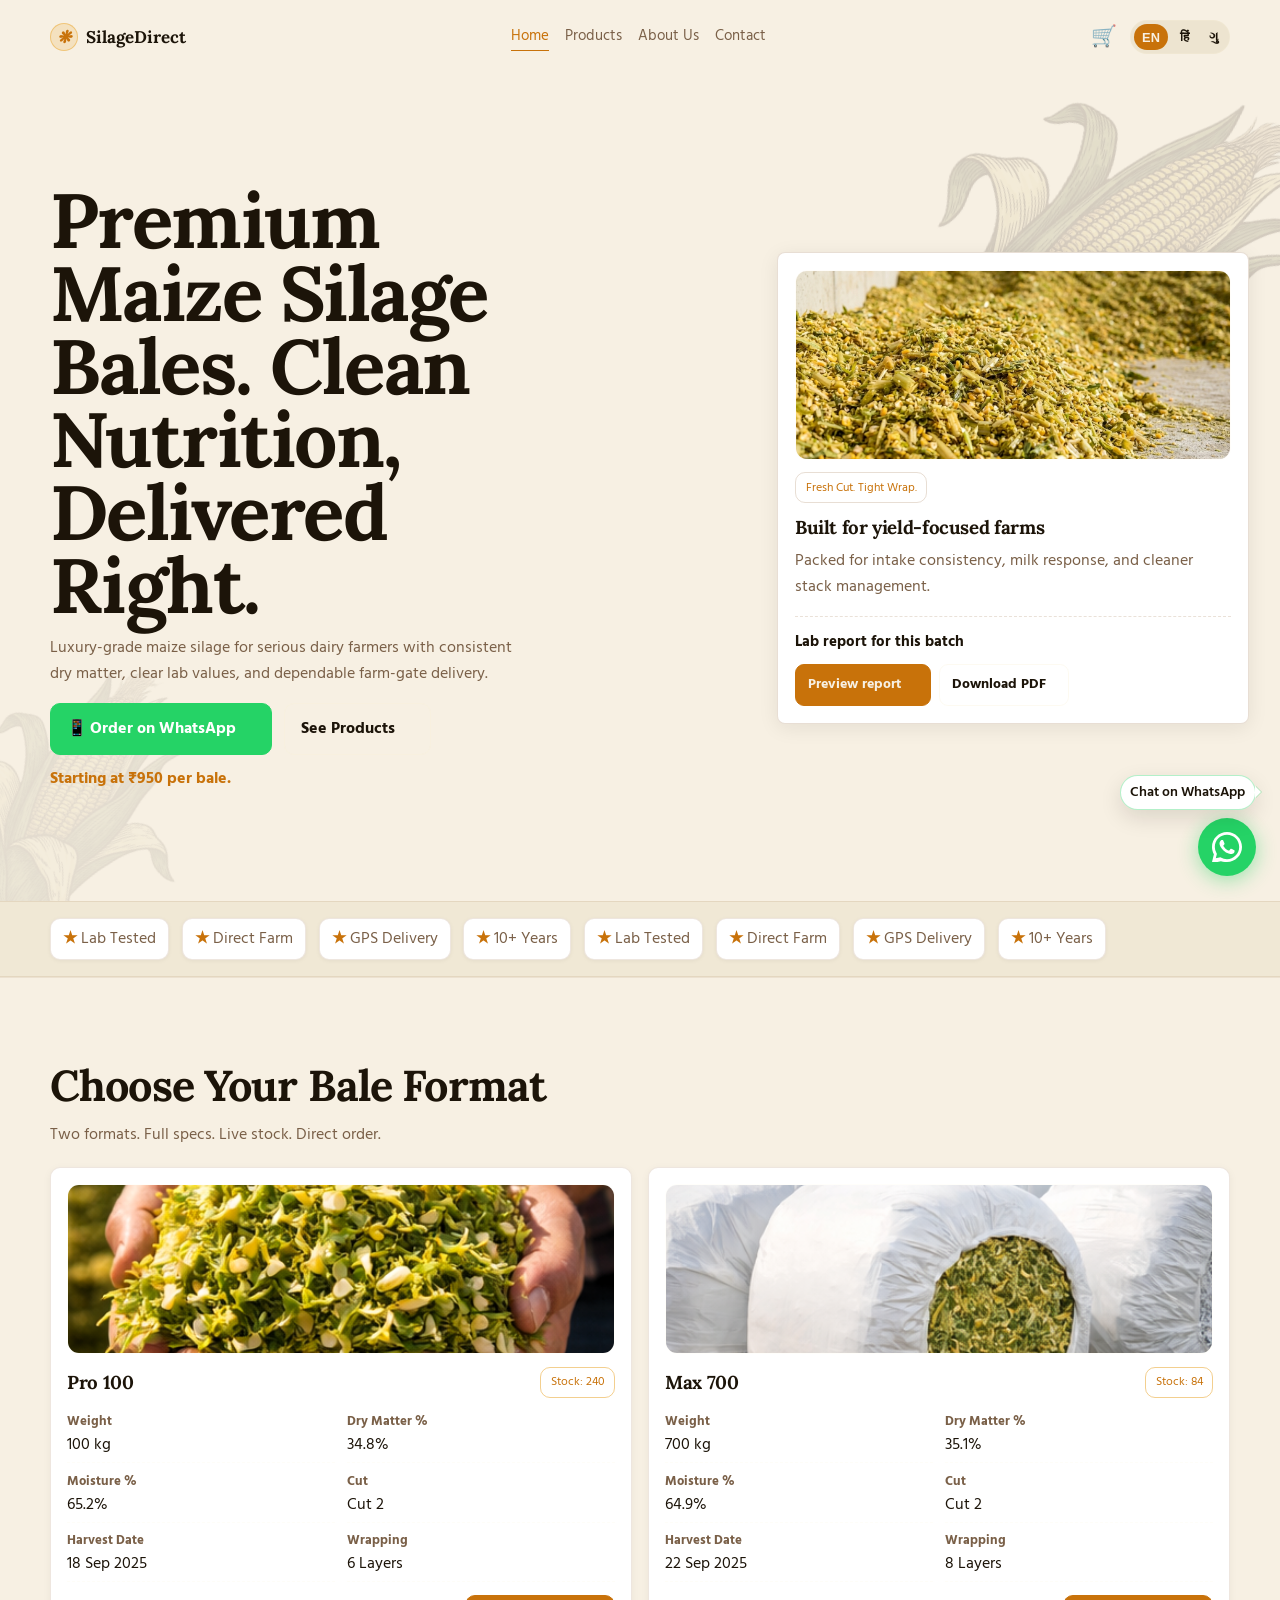
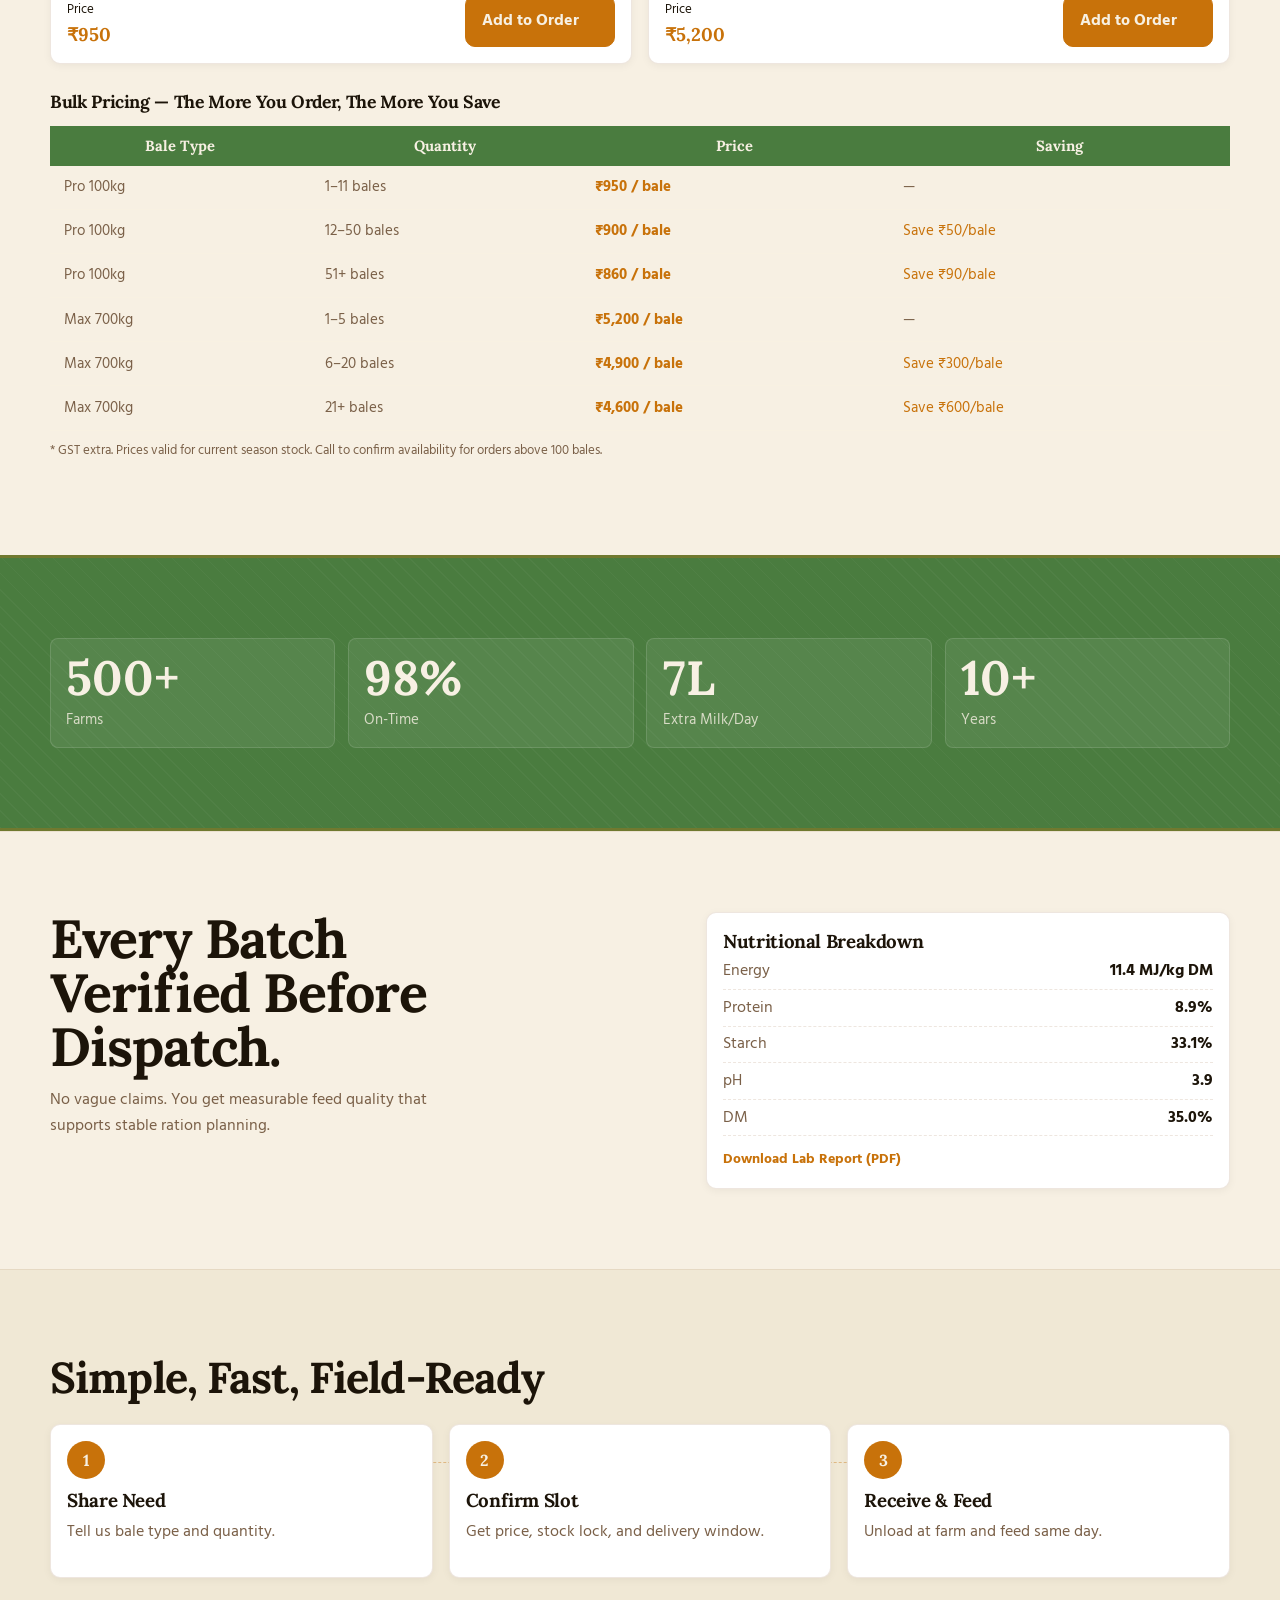
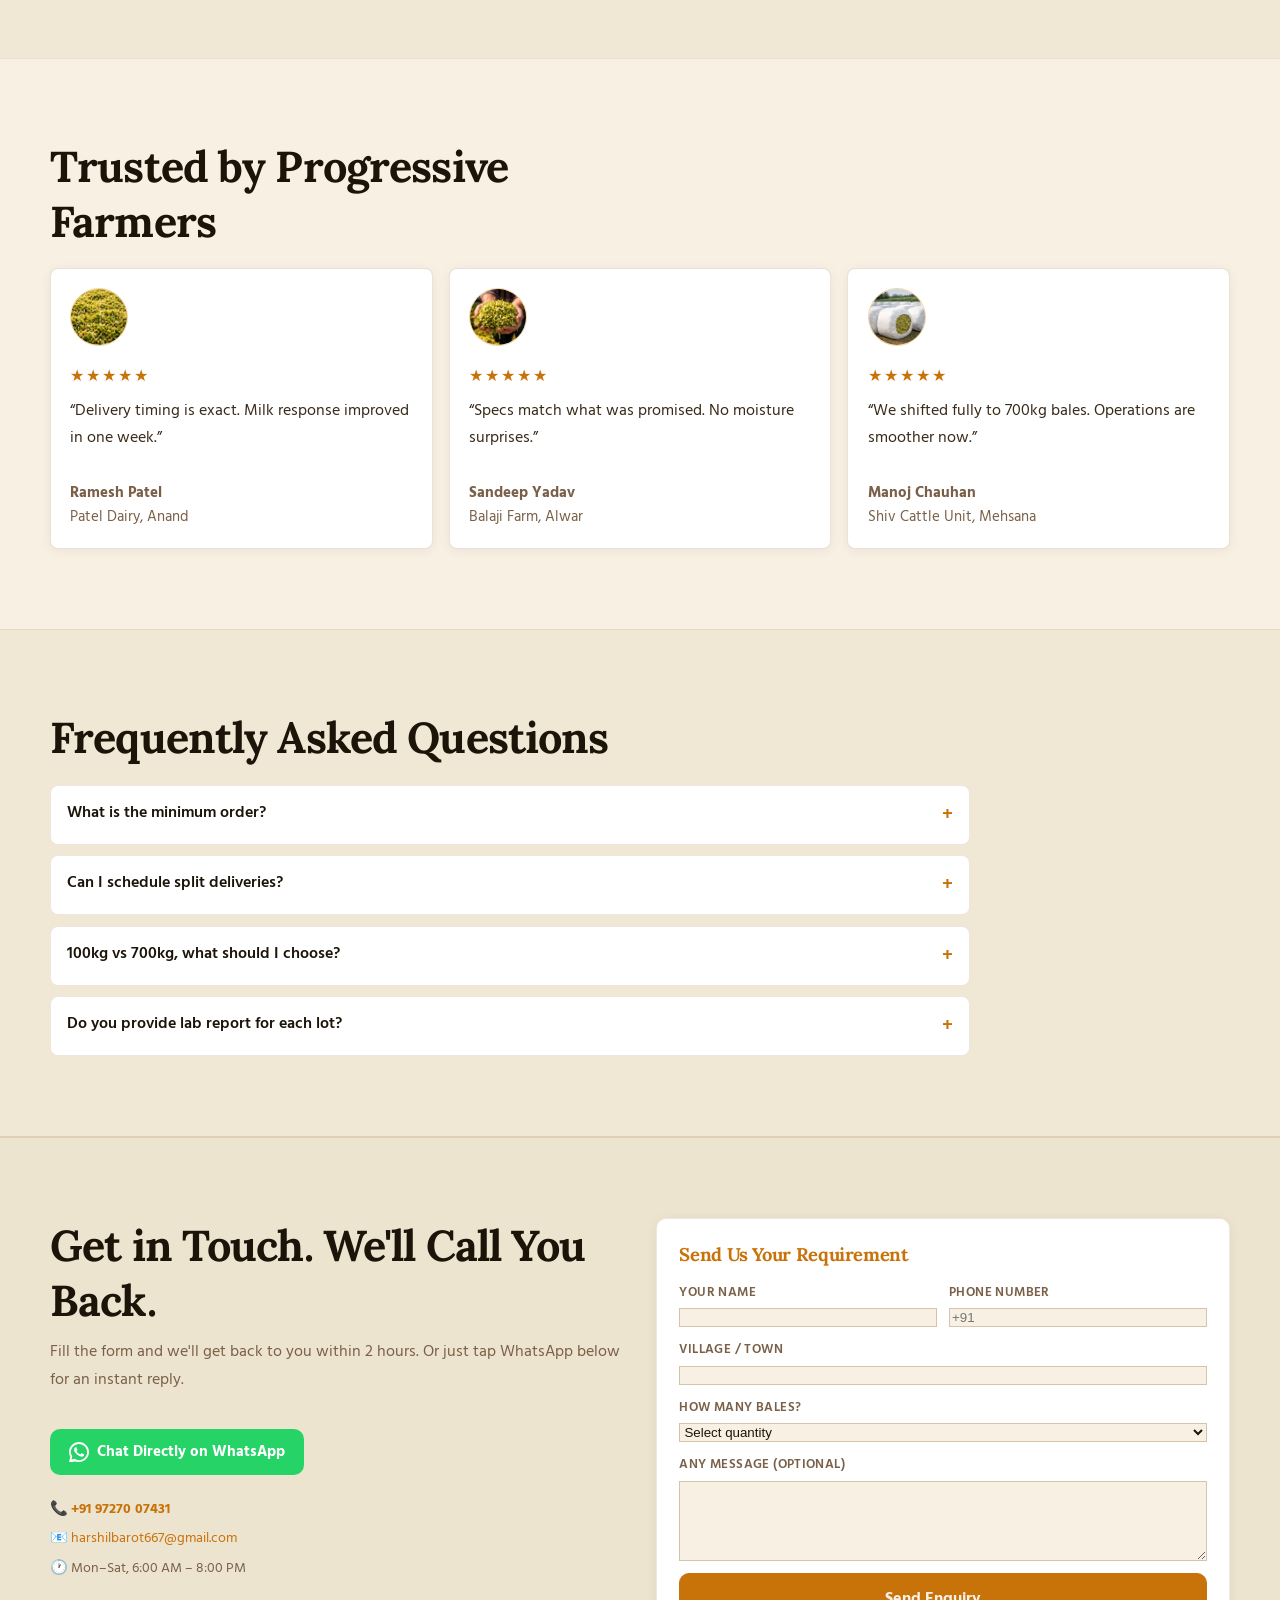
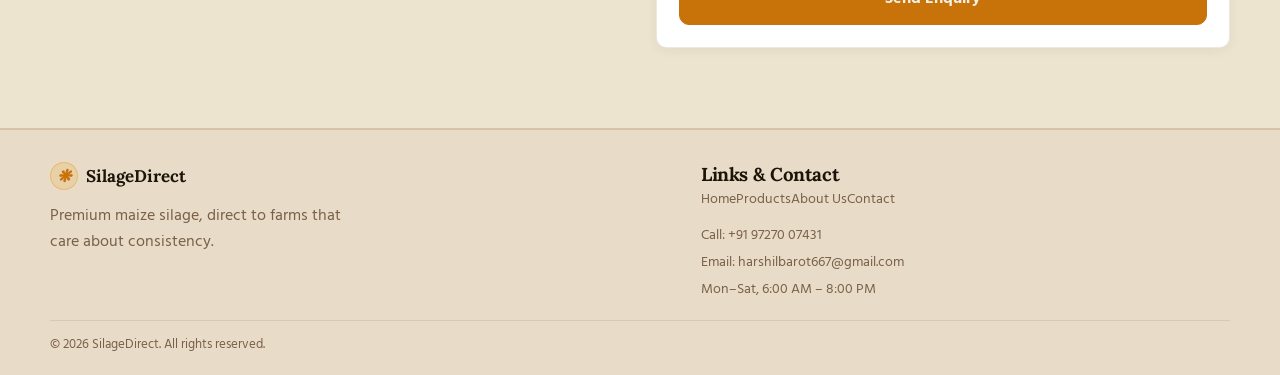
==== index.html @ 014332e2 "Initial commit - SilageDirect Phase 1" ====
﻿<!doctype html>
<html lang="en">

<head>
  <meta charset="UTF-8">
<link rel="preconnect" href="https://fonts.googleapis.com">
<link rel="preconnect" href="https://fonts.gstatic.com" crossorigin>
<link href="https://fonts.googleapis.com/css2?family=Lora:wght@500;600;700&family=Hind:wght@400;500;600&family=Hind+Vadodara:wght@400;500;600&display=swap" rel="stylesheet">
  <meta name="viewport" content="width=device-width,initial-scale=1">

  <!-- ── FAVICON + SEO ── -->
  <title>SilageDirect | Premium Maize Silage Bales – Direct to Your Farm</title>
  <meta name="description"
    content="Buy premium maize silage bales direct from farm. Lab tested, GPS delivered. Starting ₹950/bale. Call +91 97270 07431.">
  <meta name="keywords"
    content="maize silage bale, મકાઈ સાઈલેજ, मक्का साइलेज, silage bale Gujarat, silage bale Rajasthan, farm feed delivery">
  <link rel="icon" type="image/svg+xml"
    href="data:image/svg+xml,<svg xmlns='http://www.w3.org/2000/svg' viewBox='0 0 32 32'><rect width='32' height='32' rx='8' fill='%236B3A1F'/><text y='24' x='4' font-size='22'>🌾</text></svg>">

  <!-- ── OPEN GRAPH (WhatsApp / Facebook share preview) ── -->
  <meta property="og:title" content="SilageDirect | Premium Maize Silage Bales">
  <meta property="og:description"
    content="Lab tested. Direct from farm. Starting ₹950/bale. GPS-tracked delivery across Gujarat & Rajasthan.">
  <meta property="og:image" content="https://silagedirect.in/images/og-preview.jpg">
  <meta property="og:url" content="https://silagedirect.in">
  <meta property="og:type" content="website">
  <meta name="twitter:card" content="summary_large_image">
<link rel="stylesheet" href="css/index.css">

</head>

<body id="top" class="lang-en">

  <!-- ── FLOATING WHATSAPP BUTTON ── -->
  <div class="wa-float">
    <span class="wa-tooltip" id="wa-tip">Chat on WhatsApp</span>
    <a id="wa-float-link" href="https://wa.me/919727007431?text=Hi%2C%20I%20want%20to%20order%20maize%20silage%20bales"
      target="_blank" rel="noopener noreferrer">
      <button class="wa-float-btn" aria-label="WhatsApp">
        <svg viewBox="0 0 24 24" xmlns="http://www.w3.org/2000/svg">
          <path
            d="M17.472 14.382c-.297-.149-1.758-.867-2.03-.967-.273-.099-.471-.148-.67.15-.197.297-.767.966-.94 1.164-.173.199-.347.223-.644.075-.297-.15-1.255-.463-2.39-1.475-.883-.788-1.48-1.761-1.653-2.059-.173-.297-.018-.458.13-.606.134-.133.298-.347.446-.52.149-.174.198-.298.298-.497.099-.198.05-.371-.025-.52-.075-.149-.669-1.612-.916-2.207-.242-.579-.487-.5-.669-.51-.173-.008-.371-.01-.57-.01-.198 0-.52.074-.792.372-.272.297-1.04 1.016-1.04 2.479 0 1.462 1.065 2.875 1.213 3.074.149.198 2.096 3.2 5.077 4.487.709.306 1.262.489 1.694.625.712.227 1.36.195 1.871.118.571-.085 1.758-.719 2.006-1.413.248-.694.248-1.289.173-1.413-.074-.124-.272-.198-.57-.347z" />
          <path
            d="M12 0C5.373 0 0 5.373 0 12c0 2.126.553 4.122 1.523 5.855L.057 23.886a.75.75 0 00.917.928l6.167-1.483A11.946 11.946 0 0012 24c6.627 0 12-5.373 12-12S18.627 0 12 0zm0 21.75a9.716 9.716 0 01-4.95-1.355l-.355-.212-3.668.882.924-3.574-.231-.368A9.718 9.718 0 012.25 12C2.25 6.615 6.615 2.25 12 2.25S21.75 6.615 21.75 12 17.385 21.75 12 21.75z" />
        </svg>
      </button>
    </a>
  </div>

  <header class="header" id="hdr">
    <div class="container nav">
      <a href="index.html" class="logo"><i>❋</i><span>SilageDirect</span></a>
      <nav class="links">
        <a href="index.html" class="active" data-i18n="nav.home"></a>
        <a href="product.html" data-i18n="nav.products"></a>
        <a href="about.html" data-i18n="nav.about"></a>
        <a href="contact.html" data-i18n="nav.contact"></a>
      </nav>
      <a href="checkout.html" class="cart-icon" id="cart-icon">
        🛒 <span class="cart-badge" id="cart-count">0</span>
      </a>
      <div class="lang" id="lang"><button class="active">EN</button><button>हिं</button><button>ગુ</button></div>
      <button class="nav-toggle" id="nav-toggle" type="button" aria-label="Toggle menu" aria-expanded="false"
        aria-controls="mobile-nav">☰</button>
    </div>
    <nav class="mobile-nav" id="mobile-nav">
      <a href="index.html" class="active" data-i18n="nav.home"></a>
      <a href="product.html" data-i18n="nav.products"></a>
      <a href="about.html" data-i18n="nav.about"></a>
      <a href="contact.html" data-i18n="nav.contact"></a>
    </nav>
  </header>

  <main id="app">
    <section class="hero" id="hero-vanta">
      <!-- Decorative corn illustrations — aria-hidden so screen readers ignore -->
      <div class="corn-tr" aria-hidden="true">
        <img src="images/CCorn cutout.png" alt="" class="corn-img">
      </div>
      <div class="corn-bl" aria-hidden="true">
        <img src="images/CCorn cutout.png" alt="" class="corn-img">
      </div>
      <div class="container hero-grid">
        <div>
          <h1 class="load" data-i18n="hero.title"></h1>
          <p class="load" data-i18n="hero.sub"></p>
          <div class="actions load">
            <a id="hero-wa"
              href="https://wa.me/919727007431?text=Hi%2C%20I%20want%20to%20order%20maize%20silage%20bales"
              target="_blank" rel="noopener noreferrer" class="btn wa"><span>📱</span><span data-i18n="hero.cta1"></span><span
                class="ar">→</span></a>
            <a href="product.html" class="btn ghost"><span data-i18n="hero.cta2"></span><span class="ar">→</span></a>
          </div>
          <div class="price load" data-i18n="hero.price"></div>
        </div>
        <aside class="hero-side reveal"><img class="hero-photo" src="images/Gemini_Generated_Image_jwi8fnjwi8fnjwi8.png"
            alt="Maize silage bales in field"><span class="badge" data-i18n="hero.badge"></span>
          <h3 data-i18n="hero.sideT"></h3>
          <p style="margin-top:.6rem;color:var(--muted)" data-i18n="hero.sideP"></p>
          <div class="hero-lab">
            <div class="hero-lab-title" data-i18n="hero.labT"></div>
            <div class="hero-lab-actions">
              <button class="btn primary sm" id="lab-preview-btn" type="button"><span
                  data-i18n="hero.labPreview"></span><span class="ar">→</span></button>
              <a class="btn ghost sm" href="documents/SilageDirect_Lab_Report.pdf" download><span
                  data-i18n="hero.labDownload"></span><span class="ar">↓</span></a>
            </div>
          </div>
        </aside>
      </div>
    </section>

    <section class="trust reveal">
      <div class="container">
        <div class="track" id="trust"></div>
      </div>
    </section>

    <section id="products" class="reveal"><span class="num">02</span>
      <div class="container">
        <div class="head">
          <h2 data-i18n="prod.t"></h2>
          <p data-i18n="prod.s"></p>
        </div>
        <div class="grid2" id="productsGrid"></div>

        <!-- ── PRICING TABLE ── -->
        <div class="ptable-wrap reveal">
          <h3 style="margin-bottom:.8rem;font-size:1.1rem" data-i18n="price.t"></h3>
          <table class="ptable" id="pricingTable"></table>
          <p class="ptable-note" data-i18n="price.note"></p>
        </div>
      </div>
    </section>

    <section class="stats reveal"><span class="num">03</span>
      <div class="container">
        <div class="sgrid" id="stats"></div>
      </div>
    </section>

    <section id="quality" class="reveal"><span class="num">04</span>
      <div class="container qgrid">
        <div>
          <h2 class="qt" data-i18n="q.t"></h2>
          <p class="qm" data-i18n="q.s"></p>
        </div>
        <article class="lab">
          <h3 data-i18n="q.card"></h3>
          <div id="lab"></div><a href="documents/SilageDirect_Lab_Report.pdf" class="dl" data-i18n="q.dl"
            target="_blank" download="SilageDirect_Lab_Report.pdf"></a>
        </article>
      </div>
    </section>

    <section id="how" class="reveal"><span class="num">05</span>
      <div class="container">
        <div class="head">
          <h2 data-i18n="how.t"></h2>
        </div>
        <div class="steps" id="steps"></div>
      </div>
    </section>

    <section class="reveal"><span class="num">06</span>
      <div class="container">
        <div class="head">
          <h2 data-i18n="tes.t"></h2>
        </div>
        <div class="tg" id="tes"></div>
      </div>
    </section>

    <section class="reveal"><span class="num">07</span>
      <div class="container">
        <div class="head">
          <h2 data-i18n="faq.t"></h2>
        </div>
        <div class="faq" id="faq"></div>
      </div>
    </section>

    <!-- ── CONTACT / LEAD FORM ── -->
    <section id="contact-form-section" class="reveal"><span class="num">08</span>
      <div class="container">
        <div class="form-grid">
          <div class="form-intro">
            <h2 data-i18n="form.t"></h2>
            <p data-i18n="form.sub"></p>
            <a id="wa-direct-link"
              href="https://wa.me/919727007431?text=Hi%2C%20I%20want%20to%20order%20maize%20silage%20bales"
              target="_blank" rel="noopener noreferrer" class="wa-direct">
              <svg width="20" height="20" viewBox="0 0 24 24" fill="white">
                <path
                  d="M17.472 14.382c-.297-.149-1.758-.867-2.03-.967-.273-.099-.471-.148-.67.15-.197.297-.767.966-.94 1.164-.173.199-.347.223-.644.075-.297-.15-1.255-.463-2.39-1.475-.883-.788-1.48-1.761-1.653-2.059-.173-.297-.018-.458.13-.606.134-.133.298-.347.446-.52.149-.174.198-.298.298-.497.099-.198.05-.371-.025-.52-.075-.149-.669-1.612-.916-2.207-.242-.579-.487-.5-.669-.51-.173-.008-.371-.01-.57-.01-.198 0-.52.074-.792.372-.272.297-1.04 1.016-1.04 2.479 0 1.462 1.065 2.875 1.213 3.074.149.198 2.096 3.2 5.077 4.487.709.306 1.262.489 1.694.625.712.227 1.36.195 1.871.118.571-.085 1.758-.719 2.006-1.413.248-.694.248-1.289.173-1.413-.074-.124-.272-.198-.57-.347z" />
                <path
                  d="M12 0C5.373 0 0 5.373 0 12c0 2.126.553 4.122 1.523 5.855L.057 23.886a.75.75 0 00.917.928l6.167-1.483A11.946 11.946 0 0012 24c6.627 0 12-5.373 12-12S18.627 0 12 0zm0 21.75a9.716 9.716 0 01-4.95-1.355l-.355-.212-3.668.882.924-3.574-.231-.368A9.718 9.718 0 012.25 12C2.25 6.615 6.615 2.25 12 2.25S21.75 6.615 21.75 12 17.385 21.75 12 21.75z" />
              </svg>
              <span data-i18n="form.wa"></span>
            </a>
            <div style="margin-top:1.4rem;color:var(--muted);font-size:.9rem">
              <div style="margin-bottom:.4rem">📞 <a href="tel:+919727007431" style="color:var(--lime);font-weight:700">+91 97270 07431</a></div>
              <div style="margin-bottom:.4rem">📧 <a href="mailto:harshilbarot667@gmail.com" style="color:var(--lime)">harshilbarot667@gmail.com</a></div>
              <div>🕐 <span data-i18n="f.h"></span></div>
            </div>
          </div>
          <div class="form-box">
            <h3 data-i18n="form.boxT"></h3>
            <div class="frow">
              <div class="frow2">
                <div class="fgroup"><label data-i18n="form.fname"></label><input type="text" id="f-name"
                    autocomplete="name"></div>
                <div class="fgroup"><label data-i18n="form.fphone"></label><input type="tel" id="f-phone"
                    autocomplete="tel" placeholder="+91"></div>
              </div>
              <div class="fgroup"><label data-i18n="form.fvillage"></label><input type="text" id="f-village"></div>
              <div class="fgroup"><label data-i18n="form.fbales"></label>
                <select id="f-bales">
                  <option value="" data-i18n="form.fsel"></option>
                  <option value="12-24">12–24 bales</option>
                  <option value="25-50">25–50 bales</option>
                  <option value="51-100">51–100 bales</option>
                  <option value="100+">100+ bales</option>
                </select>
              </div>
              <div class="fgroup"><label data-i18n="form.fmsg"></label><textarea id="f-msg" rows="3"></textarea></div>
              <button class="btn primary" id="f-submit" style="width:100%;justify-content:center"><span
                  data-i18n="form.fsend"></span><span class="ar">→</span></button>
              <div class="form-msg" id="f-msg-status"></div>
            </div>
          </div>
        </div>
      </div>
    </section>
  </main>

  <div class="lab-modal" id="lab-modal" aria-hidden="true">
    <div class="lab-dialog" role="dialog" aria-modal="true" aria-labelledby="lab-modal-title">
      <div class="lab-head">
        <h4 id="lab-modal-title" data-i18n="hero.labModalT"></h4>
        <button class="lab-close" id="lab-close" type="button" aria-label="Close">✕</button>
      </div>
      <div class="lab-frame">
        <iframe src="documents/SilageDirect_Lab_Report.pdf#view=FitH" title="Lab report preview"></iframe>
      </div>
      <div class="lab-foot">
        <a class="btn primary sm" href="documents/SilageDirect_Lab_Report.pdf" download><span
            data-i18n="hero.labDownload"></span><span class="ar">↓</span></a>
        <a class="btn ghost sm" href="documents/SilageDirect_Lab_Report.pdf" target="_blank"
          rel="noopener noreferrer"><span data-i18n="hero.labNewTab"></span><span class="ar">↗</span></a>
      </div>
    </div>
  </div>

  <footer class="reveal">
    <div class="container fgrid">
      <div><a href="index.html" class="logo"><i>❋</i><span>SilageDirect</span></a>
        <p class="tag" data-i18n="f.tag"></p>
      </div>
      <div>
        <h3 data-i18n="f.t"></h3>
        <div class="fl"><a href="index.html" data-i18n="nav.home"></a><a href="product.html"
            data-i18n="nav.products"></a><a href="about.html" data-i18n="nav.about"></a><a href="contact.html"
            data-i18n="nav.contact"></a></div>
        <div class="ct"><a href="tel:+919727007431" data-i18n="f.call"></a><a href="mailto:harshilbarot667@gmail.com"
            data-i18n="f.mail"></a><span data-i18n="f.h"></span></div>
      </div>
    </div>
    <div class="container copy" data-i18n="f.c"></div>
  </footer>

  <script type="module" src="js/cart.js"></script>
  <script type="module" src="js/index.js"></script>
</body>

</html>
---- css/index.css ----
:root {
  --bg: #F7F0E3;
  --lime: #C8720A;
  --cream: #1C1409;
  --forest: #4A7C3F;
  --card: #EDE4D0;
  --muted: #7A6048;
  --line: rgba(139,90,43,.2);
  --h: "Lora", serif;
  --b: "Hind", sans-serif;
}
body.lang-hi { --b: "Hind", sans-serif; --h: "Hind", sans-serif; }
body.lang-gu { --b: "Hind Vadodara", sans-serif; --h: "Hind Vadodara", sans-serif; }
html, body {
  margin: 0;
  background: var(--bg);
  color: var(--cream);
  font-family: var(--b);
  scroll-behavior: smooth;
}
* { box-sizing: border-box }


h1, h2, h3 { font-family: var(--h); margin: 0; letter-spacing: -.02em }
a { text-decoration: none; color: inherit }

.container { width: min(1180px, calc(100% - 2rem)); margin: auto }

.header { position: sticky; top: 0; z-index: 40; border-bottom: 1px solid transparent; transition: .25s }
.header.scrolled { background: rgba(247,240,227,.95); backdrop-filter: none; border-color: rgba(139,90,43,.2); box-shadow: 0 2px 12px rgba(28,20,9,.08); }

.nav { min-height: 74px; display: grid; grid-template-columns: auto 1fr auto auto; gap: .8rem; align-items: center }

.logo { display: flex; gap: .5rem; align-items: center; font: 700 1.06rem var(--h) }
.logo i {
  width: 28px; height: 28px; border-radius: 50%;
  display: grid; place-items: center;
  background: rgba(232,160,32,.18);
  border: 1px solid rgba(232,160,32,.45);
  color: var(--lime)
}

.links { display: flex; justify-content: center; gap: 1rem; color: var(--muted); font-size: .94rem }
.links a:hover { color: var(--lime) }
.links a.active { color: var(--lime); border-bottom: 1px solid var(--lime); padding-bottom: 2px }

.cart {
  padding: .42rem .84rem;
  border: 1px solid rgba(250,240,215,.2);
  border-radius: 10px;
  background: var(--card);
  font-size: .86rem
}
.cart-icon { position:relative; display:flex; align-items:center; font-size:1.3rem; color:#1C1409; transition:.2s; text-decoration:none; }
.cart-icon:hover { color:var(--lime); }
.cart-badge { position:absolute; top:-8px; right:-10px; background:var(--lime); color:#F7F0E3; font-size:.65rem; font-weight:700; width:18px; height:18px; border-radius:50%; display:none; place-items:center; font-family:var(--h); }

.lang {
  display: flex; gap: .2rem; padding: .2rem;
  border: 1px solid rgba(250,240,215,.2);
  border-radius: 999px;
  background: var(--card)
}
.lang button {
  border: 0; background: transparent; color: var(--cream);
  font-weight: 700; font-size: .8rem; padding: .32rem .52rem;
  border-radius: 999px; cursor: pointer
}
.lang .active { background: var(--lime); color: var(--bg) }

.nav-toggle {
  display: none;
  border: 1px solid rgba(250,240,215,.2);
  background: var(--card);
  color: var(--cream);
  width: 40px; height: 40px; border-radius: 10px;
  cursor: pointer; font-size: 1.2rem; line-height: 1
}

.mobile-nav {
  position: fixed;
  left: 0;
  right: 0;
  bottom: 0;
  display: none;
  padding: .8rem 1rem 1rem;
  z-index: 35;
  background: rgba(247,240,227,.98);
  backdrop-filter: none;
  border-top: 2px solid rgba(139,90,43,.15);
  box-shadow: 0 8px 20px rgba(28,20,9,.1);
}


section { padding: 5rem 0; position: relative; }
section + section { border-top: 1px solid rgba(139,90,43,.1); }
section:nth-child(even) { background: #F0E8D5; }
section:nth-child(odd) { background: var(--bg); }

.num { display: none; }

/* HERO */
.hero {
  min-height: calc(100vh - 74px);
  display: flex; align-items: center;
  padding-top: 1.6rem; padding-bottom: 1.6rem;
  position: relative; overflow: hidden
}

.hero-grid { display: grid; grid-template-columns: 60% 40%; gap: 1.2rem; align-items: center }

.hero h1 { font-size: clamp(3.5rem, 6vw, 5.5rem); line-height: .95; max-width: 10.5ch }
.hero p { margin-top: .78rem; color: var(--muted); max-width: 52ch }

.actions { margin-top: 1rem; display: flex; gap: .7rem; flex-wrap: wrap }

.btn {
  border-radius: 10px; padding: .75rem 1rem;
  font-weight: 700; border: 1px solid transparent;
  display: inline-flex; gap: .2rem; align-items: center;
  transition: .22s; cursor: pointer; font-family: var(--b); font-size: 1rem
}
.btn .ar { opacity: 0; transform: translateX(-4px); transition: .22s }
.btn:hover .ar { opacity: 1; transform: translateX(0) }
.btn.primary { background: var(--lime); color: var(--bg); border-color: var(--lime) }
.btn.primary:hover { background: transparent; color: var(--lime) }
.btn.ghost { border-color: rgba(250,240,215,.35) }
.btn.ghost:hover { color: var(--lime); border-color: var(--lime) }
.btn.wa { background: #25D366; color: #fff; border-color: #25D366 }
.btn.wa:hover { background: transparent; color: #25D366 }

.price { margin-top: .68rem; color: var(--lime); font-weight: 700 }

.hero-side {
  background: #fff;
  border: 1px solid rgba(139,90,43,.2);
  border-radius: 8px; padding: 1.05rem;
  box-shadow: 0 4px 20px rgba(28,20,9,.08);
}
.hero-photo {
  width: 100%; height: 190px; object-fit: cover;
  border-radius: 12px; border: 1px solid rgba(250,240,215,.15);
  margin-bottom: .75rem; display: block
}
.badge {
  display: inline-flex; border: 1px solid var(--line);
  border-radius: 10px; padding: .3rem .6rem;
  font-size: .78rem; color: var(--lime); margin-bottom: .7rem
}
.btn.sm { padding: .55rem .75rem; font-size: .86rem; border-radius: 9px }
.hero-lab { margin-top: .85rem; padding-top: .8rem; border-top: 1px dashed rgba(139,90,43,.18) }
.hero-lab-title { font-weight: 700; color: #1C1409; font-size: .92rem; margin-bottom: .6rem }
.hero-lab-actions { display: flex; gap: .5rem; flex-wrap: wrap }
.hero-lab-actions .btn { justify-content: center }

.load { opacity: 0; transform: translateY(22px); animation: up .6s cubic-bezier(.2,.65,.2,1) forwards }
.load:nth-child(1){animation-delay:.12s}
.load:nth-child(2){animation-delay:.24s}
.load:nth-child(3){animation-delay:.36s}
.load:nth-child(4){animation-delay:.48s}
.load:nth-child(5){animation-delay:.6s}
@keyframes up { to { opacity: 1; transform: none } }

/* TRUST BAR */
.trust {
  padding: 1rem 0;
  background: #EDE4D0;
  border-top: 1px solid rgba(139,90,43,.12);
  border-bottom: 1px solid rgba(139,90,43,.12);
  overflow: hidden
}
.track { display: flex; gap: .8rem; width: max-content }
.t {
  white-space: nowrap; padding: .45rem .75rem;
  border-radius: 10px; border: 1px solid rgba(139,90,43,.15);
  background: #fff; color: var(--muted);
  box-shadow: 0 1px 4px rgba(28,20,9,.05);
}
.t b { color: var(--lime) }

/* SECTIONS */
.head { margin-bottom: 1.2rem; max-width: 64ch }
.head h2 { font-size: clamp(1.7rem, 4vw, 2.7rem) }
.head p { color: var(--muted); margin-top: .55rem }

.grid2 { display: grid; grid-template-columns: repeat(2, minmax(0, 1fr)); gap: 1rem }

.card {
  background: #fff;
  border: 1px solid rgba(139,90,43,.15);
  box-shadow: 0 2px 8px rgba(28,20,9,.05);
  border-radius: 10px; padding: 1rem; transition: .22s
}
.card:hover { border-color: var(--lime); box-shadow: 0 4px 16px rgba(200,114,10,.12); }
.card-img {
  width: 100%; height: 170px; object-fit: cover;
  border-radius: 12px; border: 1px solid rgba(250,240,215,.12);
  margin-bottom: .8rem; display: block
}
.ph { display: flex; justify-content: space-between; align-items: center; gap: .6rem }
.stock {
  padding: .27rem .58rem; border-radius: 10px;
  border: 1px solid rgba(232,160,32,.5);
  color: var(--lime); font-size: .78rem
}
.specs { margin: .85rem 0; display: grid; grid-template-columns: 1fr 1fr; gap: .45rem .7rem }
.spec { border-bottom: 1px dashed rgba(250,240,215,.18); padding-bottom: .25rem }
.spec b { font-size: .8rem; color: var(--muted); display: block }
.row { display: flex; justify-content: space-between; align-items: center; gap: .5rem }
.p { font: 700 1.15rem var(--h); color: var(--lime) }

/* PRICING TABLE */
.ptable-wrap { margin-top: 1.6rem; overflow-x: auto }
.ptable { width: 100%; border-collapse: collapse; font-size: .92rem }
.ptable th { background: #4A7C3F; color: #F7F0E3; padding: .65rem .9rem; font-family: var(--h); }
.ptable td { padding: .6rem .9rem; border-bottom: 1px solid rgba(250,240,215,.1); color: var(--muted) }
.ptable tr:hover td { background: rgba(200,114,10,.05); color: #1C1409; }
.ptable .hi { color: var(--lime); font-weight: 700 }
.ptable-note { margin-top: .6rem; color: var(--muted); font-size: .84rem }

/* STATS */
.stats {
  background: #4A7C3F !important;
  border-top: 3px solid rgba(200,114,10,.3);
  border-bottom: 3px solid rgba(200,114,10,.3);
  position: relative;
  overflow: hidden;
}
.stats::before {
  content: "";
  position: absolute;
  inset: 0;
  background-image: repeating-linear-gradient(45deg, rgba(255,255,255,.03) 0px, rgba(255,255,255,.03) 1px, transparent 1px, transparent 12px);
  pointer-events: none;
}
.sgrid { display: grid; grid-template-columns: repeat(4, minmax(0, 1fr)); gap: .8rem }
.s {
  padding: .95rem; border-radius: 8px;
  border: 1px solid rgba(255,255,255,.12);
  background: rgba(255,255,255,.07);
}
.sv { color: #F7F0E3; font: 700 clamp(1.8rem,4vw,3rem)/1 var(--h); margin-bottom: .4rem }
.sl { color: rgba(247,240,227,.8); font-size: .94rem }

/* QUALITY */
.qgrid { display: grid; grid-template-columns: 1.1fr .9fr; gap: 1rem }
.qt { font-size: clamp(1.7rem, 4.2vw, 3.4rem); line-height: 1; max-width: 12ch }
.qm { color: var(--muted); margin-top: .8rem; max-width: 45ch }
.lab { background: #fff; border: 1px solid rgba(139,90,43,.15); border-radius: 10px; padding: 1rem; box-shadow: 0 2px 8px rgba(28,20,9,.05); }
.lr { display: flex; justify-content: space-between; border-bottom: 1px dashed rgba(139,90,43,.15); padding: .3rem 0; color: var(--muted) }
.lr strong { color: #1C1409 }
.dl { display: inline-block; margin-top: .7rem; color: var(--lime); font-weight: 700; font-size: .9rem }

/* HOW IT WORKS */
.steps { display: grid; grid-template-columns: repeat(3, minmax(0, 1fr)); gap: 1rem; position: relative }
.steps:before {
  content: ""; position: absolute;
  left: 10%; right: 10%; top: 38px;
  border-top: 1px dashed rgba(200,114,10,.4)
}
.step {
  position: relative; z-index: 1;
  background: #fff;
  border: 1px solid rgba(139,90,43,.15);
  box-shadow: 0 2px 8px rgba(28,20,9,.05);
  border-radius: 10px; padding: 1rem
}
.n {
  width: 38px; height: 38px; border-radius: 50%;
  display: grid; place-items: center;
  background: var(--lime); color: var(--bg);
  font: 700 1rem var(--h); margin-bottom: .55rem
}
.step p { color: var(--muted); margin-top: .45rem }

/* TESTIMONIALS */
.tg { display: grid; grid-template-columns: repeat(3, minmax(0, 1fr)); gap: 1rem }
.tc {
  background: #fff;
  border: 1px solid rgba(139,90,43,.18);
  border-radius: 8px; padding: 1.2rem;
  box-shadow: 0 2px 12px rgba(28,20,9,.06);
}
.face {
  width: 58px; height: 58px; border-radius: 50%;
  object-fit: cover; border: 1px solid rgba(232,160,32,.45);
  margin-bottom: .55rem
}
.st { color: var(--lime); margin-bottom: .5rem; font-size: 1rem; letter-spacing: 2px; }
.tc q { display: block; line-height: 1.7; min-height: 4.5em; color: #3a2a1a; }
.meta { margin-top: .7rem; color: var(--muted); font-size: .92rem }

/* FAQ */
.faq { display: grid; gap: .65rem; max-width: 920px }
.fi { border: 1px solid rgba(139,90,43,.15); border-radius: 8px; overflow: hidden; background: #fff; }
.fi.open { border-color: var(--lime); background: rgba(200,114,10,.03); }
.fq {
  width: 100%; border: 0; background: transparent; color: #1C1409;
  padding: .88rem 1rem; text-align: left;
  display: flex; justify-content: space-between;
  font: 700 .98rem var(--b); cursor: pointer;
  font-weight: 600;
}
.fa { max-height: 0; overflow: hidden; padding: 0 1rem; color: var(--muted); transition: max-height .3s, padding .3s }
.fi.open .fa { max-height: 220px; padding: 0 1rem 1rem }
.plus { color: var(--lime); font-size: 1.2rem }

/* CONTACT FORM SECTION */
#contact-form-section {
  background: #EDE4D0 !important;
  border-top: 2px solid rgba(139,90,43,.15);
}
.form-grid { display: grid; grid-template-columns: 1fr 1fr; gap: 2rem; align-items: start }
.form-intro h2 { font-size: clamp(1.7rem, 4vw, 2.7rem); color: #1C1409; }
.form-intro p { color: var(--muted); margin-top: .7rem; line-height: 1.7 }
#contact-form-section .form-intro { color: #1C1409; }
#contact-form-section .form-intro p { color: var(--muted); }
#contact-form-section a[href^="tel"] { color: var(--lime); font-weight: 700; }
#contact-form-section a[href^="mailto"] { color: var(--lime); }
#contact-form-section [style*="color:var(--lime)"] { color: var(--lime) !important; }
.form-intro .wa-direct {
  display: inline-flex; align-items: center; gap: .5rem;
  margin-top: 1.2rem; background: #25D366; color: #fff;
  padding: .7rem 1.2rem; border-radius: 10px;
  font-weight: 700; font-size: .95rem; transition: .2s
}
.form-intro .wa-direct:hover { background: #1db954; transform: scale(1.03) }

.form-box {
  background: #fff;
  border: 1px solid rgba(139,90,43,.15);
  box-shadow: 0 2px 12px rgba(28,20,9,.06);
  border-radius: 10px; padding: 1.4rem
}
.form-box h3 { font-size: 1.15rem; margin-bottom: 1rem; color: var(--lime) }
.frow { display: grid; gap: .75rem }
.fgroup { display: flex; flex-direction: column; gap: .35rem }
.fgroup label { font-size: .82rem; color: var(--muted); font-weight: 600; letter-spacing: .03em; text-transform: uppercase }
.fgroup input, .fgroup select, .fgroup textarea {
  background: #F7F0E3;
  border: 1px solid rgba(139,90,43,.3);
  color: var(--cream);
}

.fgroup input:focus, .fgroup select:focus, .fgroup textarea:focus {
  border-color: var(--lime);
  background: rgba(200,114,10,.06);
  box-shadow: 0 0 0 3px rgba(200,114,10,.1);
}

.fgroup select option { background: #F7F0E3; color: #1C1409; }
.fgroup textarea { resize: vertical; min-height: 80px }
.frow2 { display: grid; grid-template-columns: 1fr 1fr; gap: .75rem }
.form-msg { margin-top: .8rem; padding: .7rem 1rem; border-radius: 10px; font-size: .9rem; display: none }
.form-msg.success { display: block; background: rgba(232,160,32,.12); border: 1px solid rgba(232,160,32,.4); color: var(--lime) }
.form-msg.error { display: block; background: rgba(255,80,80,.1); border: 1px solid rgba(255,80,80,.3); color: #ff8080 }

/* FLOATING WHATSAPP */
.wa-float { position: fixed; bottom: 1.5rem; right: 1.5rem; z-index: 999; display: flex; flex-direction: column; align-items: flex-end; gap: .5rem }
.wa-float-btn {
  width: 58px; height: 58px; border-radius: 50%;
  background: #25D366; border: none; cursor: pointer;
  display: grid; place-items: center;
  box-shadow: 0 4px 20px rgba(37,211,102,.45);
  transition: .25s; animation: pulse-wa 2.5s ease infinite
}
.wa-float-btn:hover { transform: scale(1.1); box-shadow: 0 6px 28px rgba(37,211,102,.65) }
.wa-float-btn svg { width: 30px; height: 30px; fill: #fff }
.wa-tooltip {
  background: #ffffff;
  color: #1C1409;
  border: 1px solid rgba(37,211,102,.35);
  box-shadow: 0 8px 22px rgba(28,20,9,.12);
  padding: .38rem .6rem;
  border-radius: 999px;
  font-size: .85rem;
  font-weight: 600;
  position: relative;
}
.wa-tooltip::after {
  content: "";
  position: absolute;
  right: -6px;
  top: 50%;
  transform: translateY(-50%);
  border-width: 6px 0 6px 6px;
  border-style: solid;
  border-color: transparent transparent transparent #ffffff;
  filter: drop-shadow(1px 0 0 rgba(37,211,102,.35));
}
.wa-float:hover .wa-tooltip {
  background: #f3fff7;
  border-color: rgba(37,211,102,.55);
}
@keyframes pulse-wa {
  0%, 100% { box-shadow: 0 4px 20px rgba(37,211,102,.45) }
  50% { box-shadow: 0 4px 28px rgba(37,211,102,.75), 0 0 0 8px rgba(37,211,102,.1) }
}

/* FOOTER */
footer { border-top: 2px solid rgba(139,90,43,.2); background: #E8DCC8; padding-top: 2rem; }
footer .logo { color: #1C1409; }
footer h3, footer h4 { color: #1C1409; }
.fgrid { display: grid; grid-template-columns: 1.2fr 1fr; gap: 1rem; padding-bottom: 1.2rem }
.ftag, .tag { color: var(--muted); }
.tag { margin-top: .8rem; max-width: 34ch }
.flinks a, .fl a, .fct a, .fct span, .ct a, .ct span { color: var(--muted); font-size: .9rem; }
.flinks a:hover, .fl a:hover, .fct a:hover, .ct a:hover { color: var(--lime); }
.ct { margin-top: .7rem; display: grid; gap: .25rem }
.copy { color: var(--muted); border-top: 1px solid rgba(139,90,43,.15); font-size: .83rem; padding: .85rem 0 1.2rem; }

.reveal { opacity: 0; transform: translateY(24px); transition: opacity .6s, transform .6s }
.reveal.in { opacity: 1; transform: none }
.fade { opacity: .2; transition: opacity .3s }

/* LAB REPORT MODAL */
.lab-modal {
  position: fixed; inset: 0;
  background: rgba(15,10,6,.55);
  display: none; align-items: center; justify-content: center;
  padding: 1.2rem; z-index: 120;
}
.lab-modal.open { display: flex }
.lab-dialog {
  width: min(960px, 100%);
  background: #fff;
  border: 1px solid rgba(139,90,43,.2);
  border-radius: 12px;
  box-shadow: 0 24px 60px rgba(15,10,6,.35);
  display: grid; grid-template-rows: auto 1fr auto;
  max-height: 88vh;
}
.lab-head {
  padding: .9rem 1rem;
  border-bottom: 1px solid rgba(139,90,43,.12);
  display: flex; align-items: center; justify-content: space-between;
}
.lab-head h4 { margin: 0; font-size: 1.05rem; color: #1C1409 }
.lab-close {
  border: 1px solid rgba(139,90,43,.2);
  background: #fff;
  width: 34px; height: 34px;
  border-radius: 8px;
  cursor: pointer;
  font-size: 1rem;
}
.lab-frame { padding: 0; background: #F7F0E3 }
.lab-frame iframe {
  width: 100%; height: 100%; min-height: 55vh;
  border: 0; display: block;
}
.lab-foot {
  padding: .8rem 1rem;
  border-top: 1px solid rgba(139,90,43,.12);
  display: flex; gap: .6rem; justify-content: flex-end; flex-wrap: wrap;
}

/* ── Corn decorative illustrations ───────────── */

/* Top-right corn — larger, behind hero card */
.corn-tr {
  position: absolute;
  top: -60px;
  right: -80px;
  width: 520px;
  height: 520px;
  pointer-events: none;
  z-index: 0;
  overflow: visible;
  opacity: 0;
  will-change: transform;
  animation: cornEnterTR 1.4s cubic-bezier(.2,.65,.2,1) forwards;
}

.corn-tr .corn-img {
  width: 100%;
  height: 100%;
  object-fit: contain;
  opacity: .18;
  transform: rotate(12deg);
  filter: sepia(30%) saturate(70%) brightness(0.9);
  mix-blend-mode: multiply;
}

/* Bottom-left corn — smaller, peeking in */
.corn-bl {
  position: absolute;
  bottom: -80px;
  left: -100px;
  width: 340px;
  height: 340px;
  pointer-events: none;
  z-index: 0;
  overflow: visible;
  opacity: 0;
  will-change: transform;
  animation: cornEnterBL 1.8s cubic-bezier(.2,.65,.2,1) forwards;
}

.corn-bl .corn-img {
  width: 100%;
  height: 100%;
  object-fit: contain;
  opacity: .10;
  transform: rotate(-20deg) scaleX(-1);
  filter: sepia(30%) saturate(70%) brightness(0.9);
  mix-blend-mode: multiply;
}

/* Make sure hero content sits above corn */
.hero .container {
  position: relative;
  z-index: 2;
}

/* Make sure hero section has relative positioning */
.hero {
  position: relative;
  overflow: hidden;
}

/* Corn entrance animations — fade + drift in on page load */
@keyframes cornEnterTR {
  0% {
    opacity: 0;
    transform: translate(60px, -40px) rotate(12deg);
  }
  100% {
    opacity: 1;
    transform: translate(0px, 0px) rotate(12deg);
  }
}

@keyframes cornEnterBL {
  0% {
    opacity: 0;
    transform: translate(-60px, 40px) rotate(-20deg) scaleX(-1);
  }
  100% {
    opacity: 1;
    transform: translate(0px, 0px) rotate(-20deg) scaleX(-1);
  }
}

/* Smooth transition so parallax feels less jerky */
.corn-tr,
.corn-bl {
  transition: transform 0.05s linear;
}

/* Responsive — scale down on mobile */
@media(max-width:980px) {
  .corn-tr {
    width: 260px;
    height: 260px;
    top: -30px;
    right: -50px;
  }
  .corn-tr .corn-img {
    opacity: .10;
  }
  .corn-bl {
    display: none;
  }
}

@media(max-width:600px) {
  .corn-tr {
    width: 180px;
    height: 180px;
    top: -20px;
    right: -30px;
  }
  .corn-tr .corn-img {
    opacity: .08;
  }
}

@media(max-width:980px) {
  .nav { grid-template-columns: auto 1fr auto auto }
  .links, .cart { display: none }
  .nav-toggle { display: grid; place-items: center }
  .mobile-nav {
  position: fixed;
  left: 0;
  right: 0;
  bottom: 0;
  display: none;
  padding: .8rem 1rem 1rem;
  z-index: 35;
  background: rgba(247,240,227,.98);
  backdrop-filter: none;
  border-top: 2px solid rgba(139,90,43,.15);
  box-shadow: 0 8px 20px rgba(28,20,9,.1);
}

  .mobile-nav.open { display: grid; gap: .2rem }
  .mobile-nav a { padding: .7rem .2rem; color: var(--muted); border-bottom: 1px solid rgba(139,90,43,.12) }
  .mobile-nav a.active { color: var(--lime) }
  .hero-grid, .grid2, .sgrid, .qgrid, .steps, .tg, .fgrid, .form-grid, .frow2 { grid-template-columns: 1fr }
  .hero { min-height: auto; display: block; padding-top: 3.2rem; padding-bottom: 2rem }
  .hero h1 { font-size: clamp(2.8rem, 8vw, 3.5rem); max-width: 12ch }
  .hero-photo { max-height: 220px; height: 42vw }
  .steps:before { display: none }
  .num { display: none; }
  .track { animation: ticker 16s linear infinite }
}

@media(min-width:981px) and (max-height:820px) {
  .hero { min-height: calc(100vh - 74px); padding-top: 1rem; padding-bottom: 1rem }
  .hero-grid { gap: .95rem }
  .hero h1 { font-size: clamp(3rem, 4.8vw, 4.6rem); max-width: 10.8ch }
  .hero p { margin-top: .55rem; font-size: .98rem; max-width: 48ch }
  .actions { margin-top: .75rem }
  .btn { padding: .66rem .92rem; font-size: .93rem }
  .price { margin-top: .42rem; font-size: .96rem }
  .hero-side { padding: .9rem }
  .hero-photo { height: 150px; margin-bottom: .55rem }
  .badge { margin-bottom: .5rem; font-size: .72rem }
  .hero-side p { margin-top: .42rem !important; font-size: .9rem }
}

@media(min-width:1440px) and (min-height:900px) {
  .hero { padding-top: 1.8rem; padding-bottom: 1.8rem }
  .hero-grid { gap: 1.4rem }
  .hero h1 { font-size: clamp(3.8rem, 5.5vw, 5.5rem) }
  .hero-photo { height: 220px }
}

@keyframes ticker { to { transform: translateX(-42%) } }
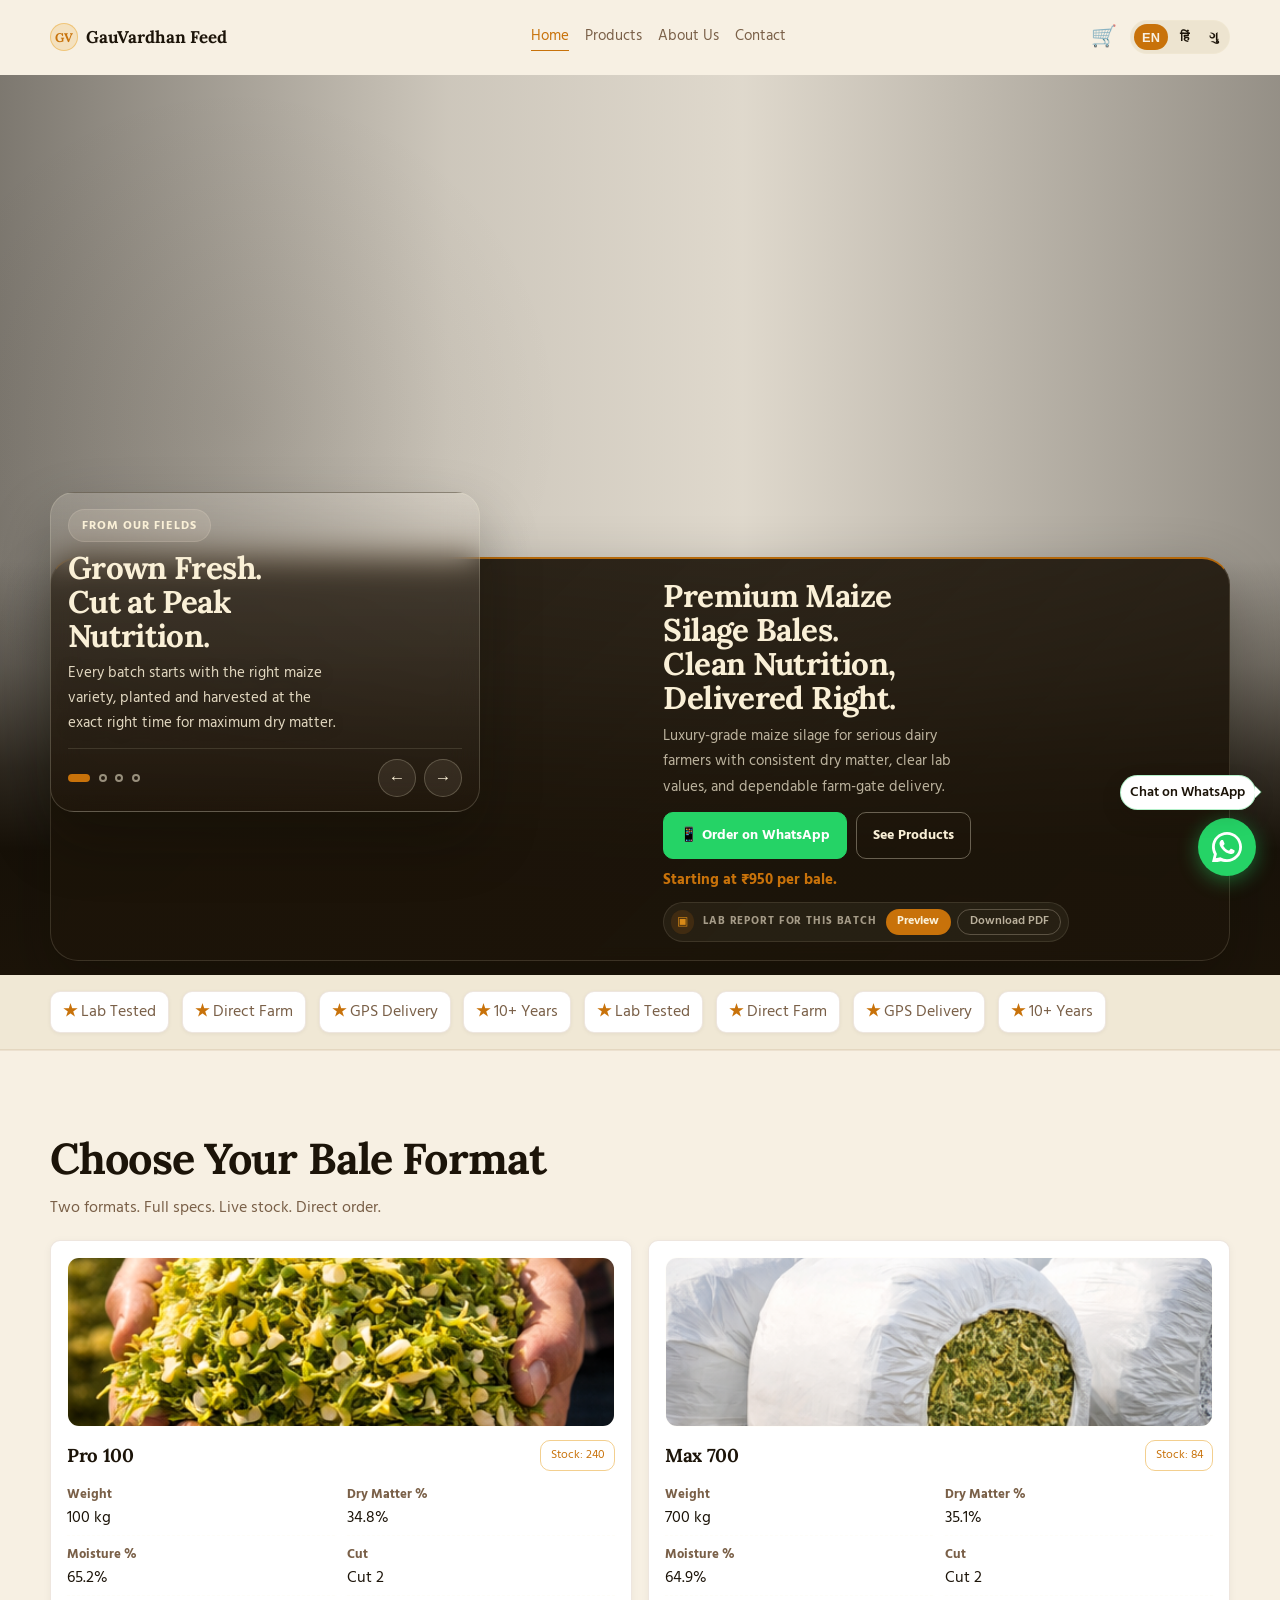
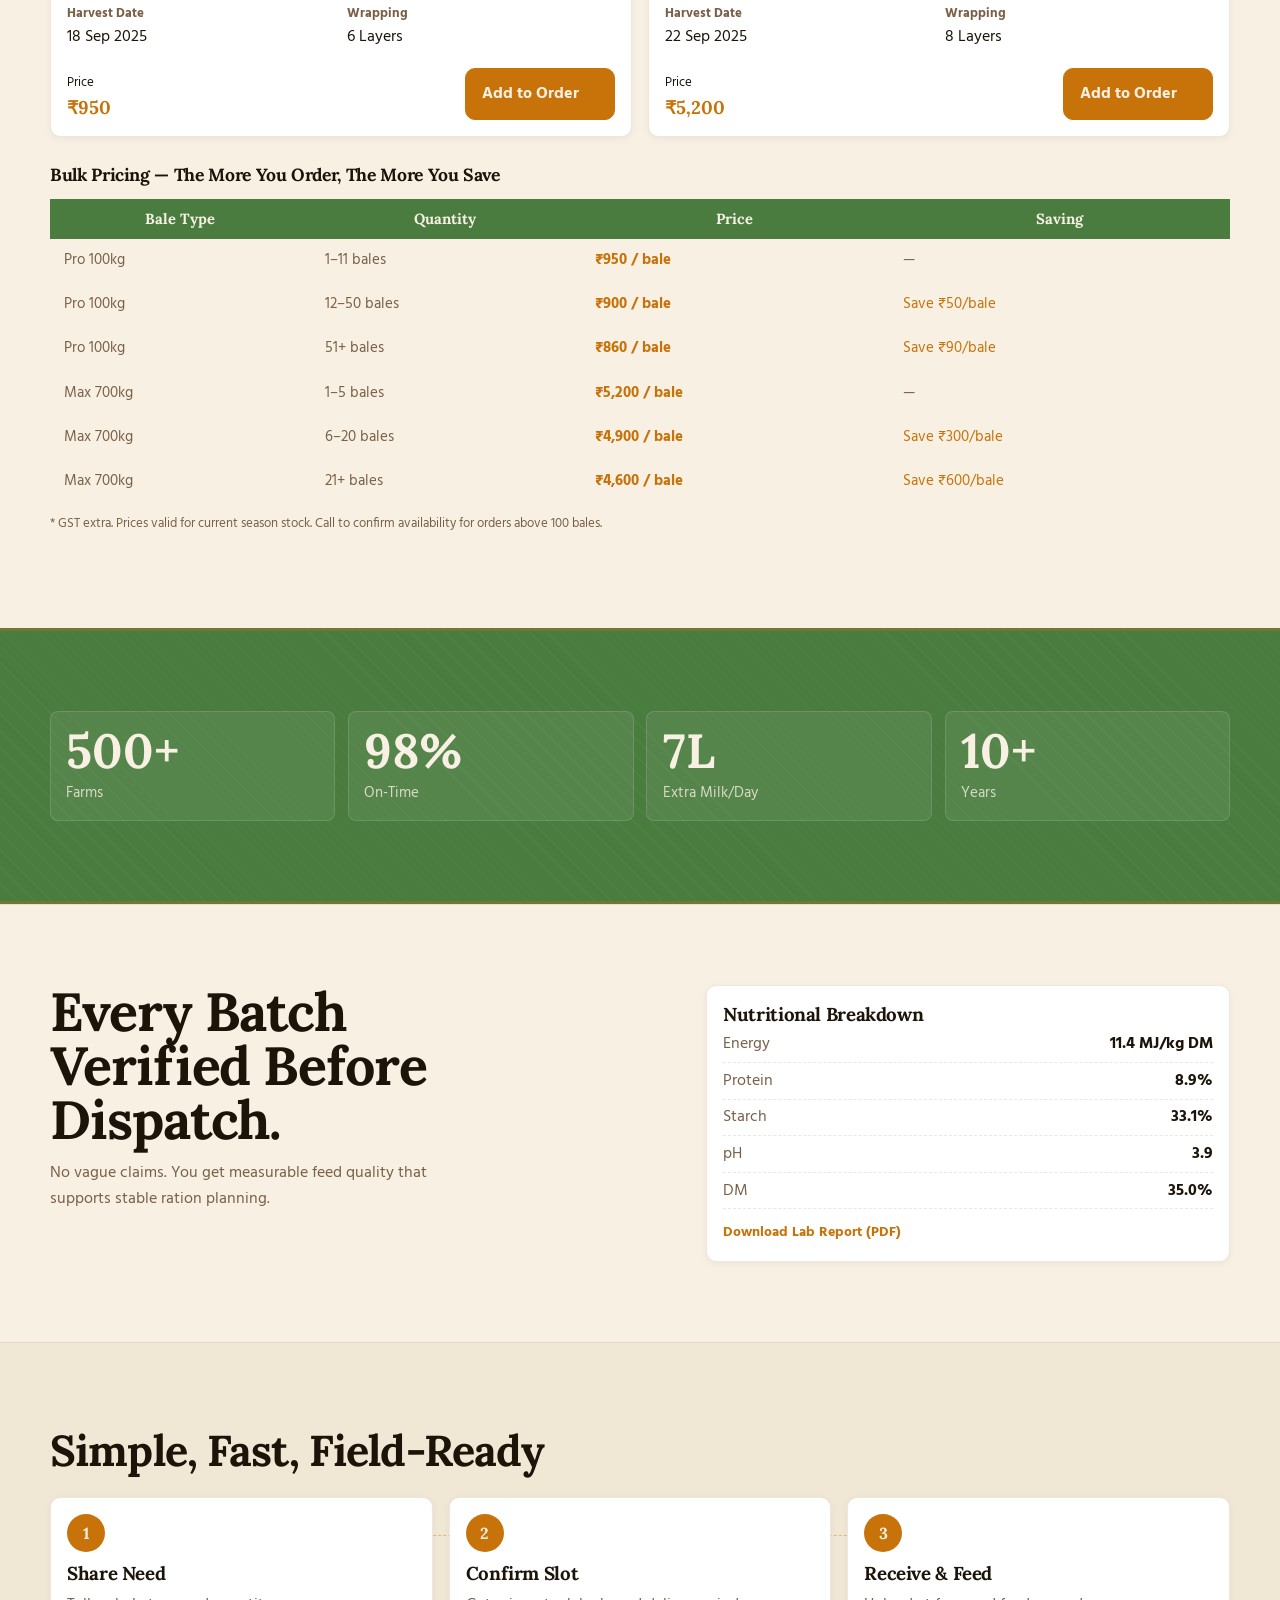
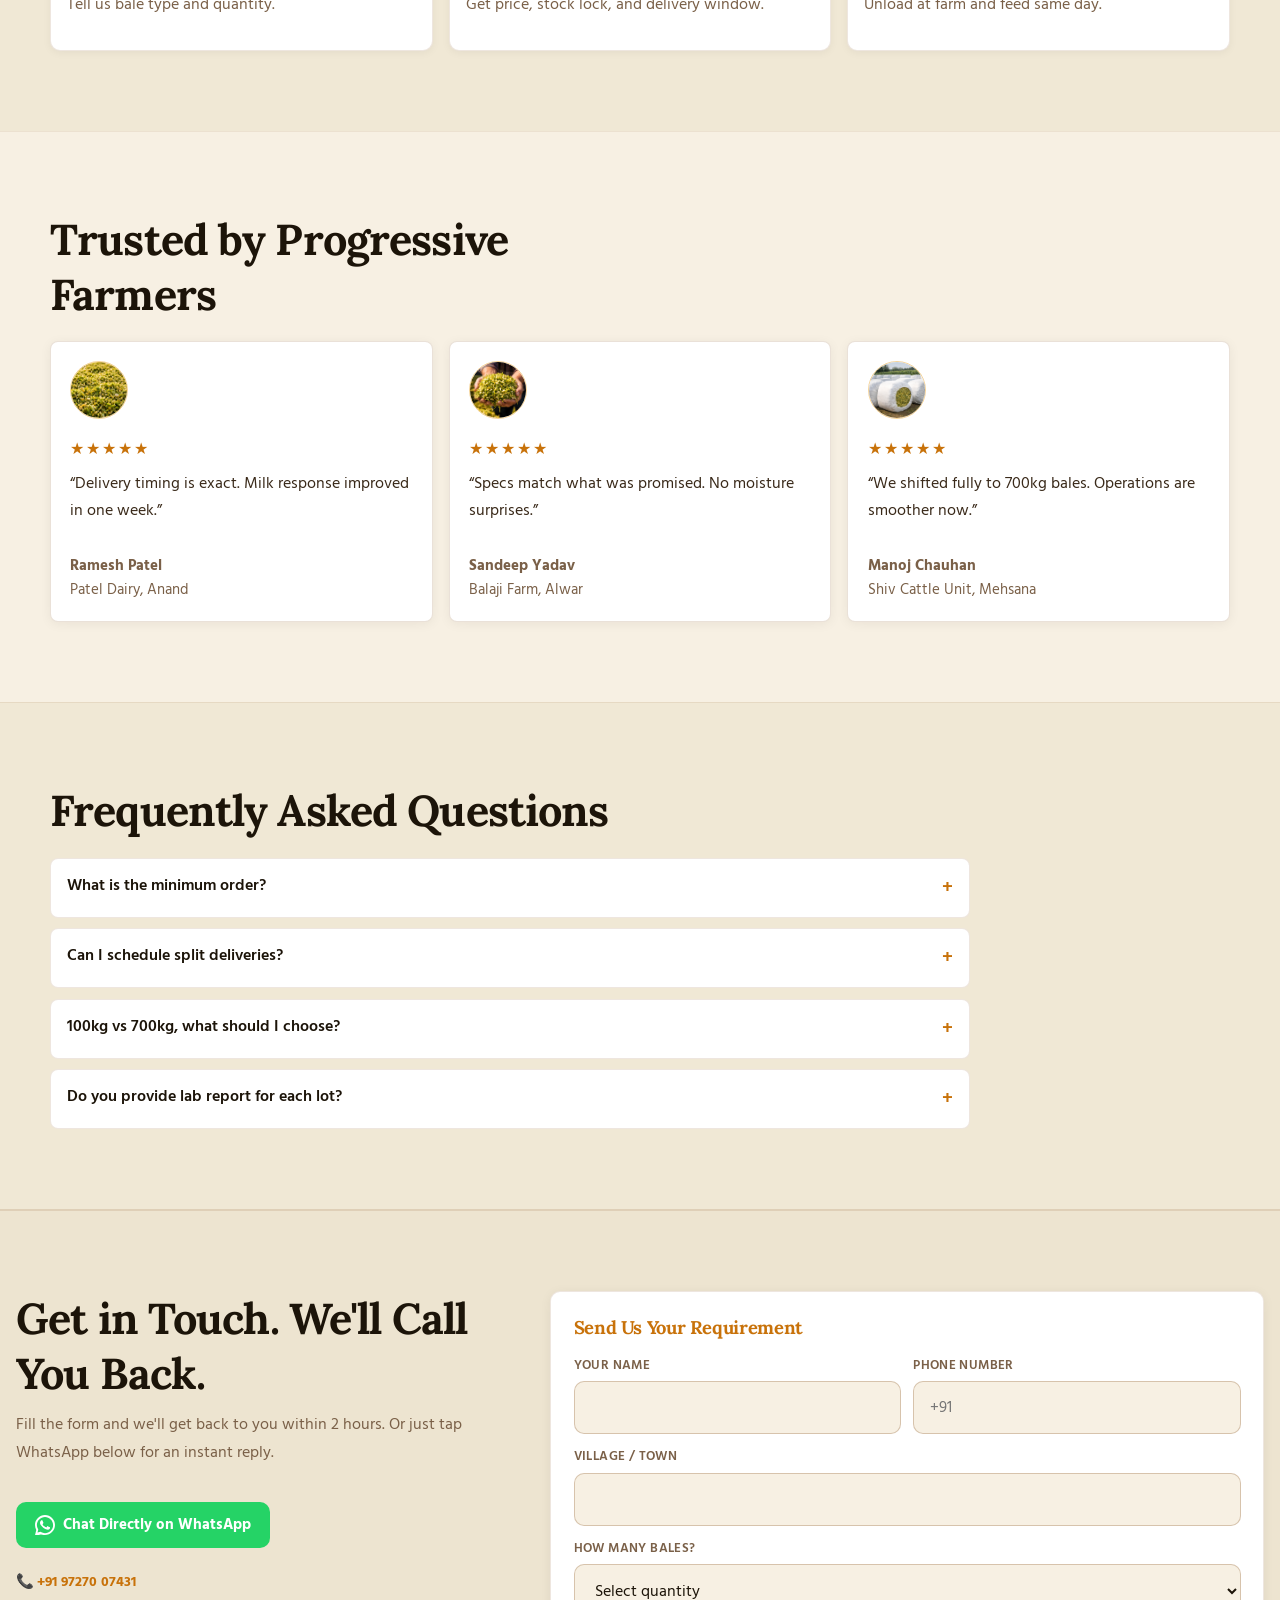
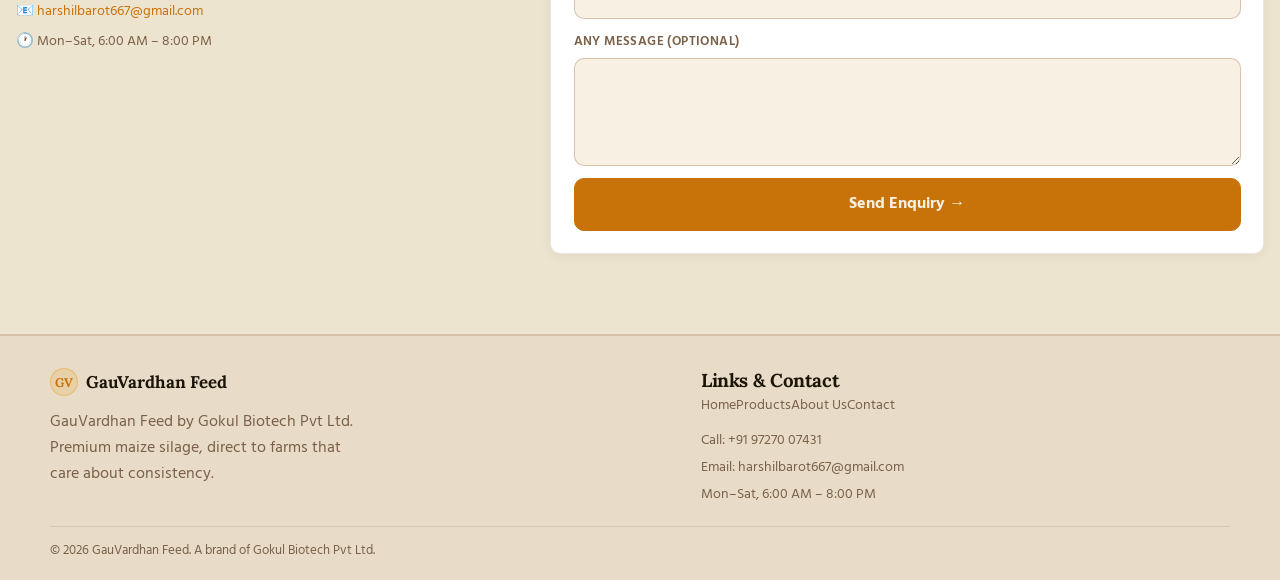
==== commit 1c02fd8d: "Remove Vite - keeping pure static HTML/CSS/JS" ====
--- a/index.html
+++ b/index.html
@@ -9,16 +9,16 @@
   <meta name="viewport" content="width=device-width,initial-scale=1">
 
   <!-- ── FAVICON + SEO ── -->
-  <title>SilageDirect | Premium Maize Silage Bales – Direct to Your Farm</title>
+  <title>GauVardhan Feed | Premium Maize Silage Bales – Direct to Your Farm</title>
   <meta name="description"
     content="Buy premium maize silage bales direct from farm. Lab tested, GPS delivered. Starting ₹950/bale. Call +91 97270 07431.">
   <meta name="keywords"
     content="maize silage bale, મકાઈ સાઈલેજ, मक्का साइलेज, silage bale Gujarat, silage bale Rajasthan, farm feed delivery">
   <link rel="icon" type="image/svg+xml"
-    href="data:image/svg+xml,<svg xmlns='http://www.w3.org/2000/svg' viewBox='0 0 32 32'><rect width='32' height='32' rx='8' fill='%236B3A1F'/><text y='24' x='4' font-size='22'>🌾</text></svg>">
+    href="data:image/svg+xml,<svg xmlns='http://www.w3.org/2000/svg' viewBox='0 0 32 32'><rect width='32' height='32' rx='8' fill='%236B3A1F'/><text y='22' x='4' font-size='16'>GV</text></svg>">
 
   <!-- ── OPEN GRAPH (WhatsApp / Facebook share preview) ── -->
-  <meta property="og:title" content="SilageDirect | Premium Maize Silage Bales">
+  <meta property="og:title" content="GauVardhan Feed | Premium Maize Silage Bales">
   <meta property="og:description"
     content="Lab tested. Direct from farm. Starting ₹950/bale. GPS-tracked delivery across Gujarat & Rajasthan.">
   <meta property="og:image" content="https://silagedirect.in/images/og-preview.jpg">
@@ -49,7 +49,7 @@
 
   <header class="header" id="hdr">
     <div class="container nav">
-      <a href="index.html" class="logo"><i>❋</i><span>SilageDirect</span></a>
+      <a href="index.html" class="logo"><i>GV</i><span>GauVardhan Feed</span></a>
       <nav class="links">
         <a href="index.html" class="active" data-i18n="nav.home"></a>
         <a href="product.html" data-i18n="nav.products"></a>
@@ -72,42 +72,94 @@
   </header>
 
   <main id="app">
-    <section class="hero" id="hero-vanta">
-      <!-- Decorative corn illustrations — aria-hidden so screen readers ignore -->
-      <div class="corn-tr" aria-hidden="true">
-        <img src="images/CCorn cutout.png" alt="" class="corn-img">
-      </div>
-      <div class="corn-bl" aria-hidden="true">
-        <img src="images/CCorn cutout.png" alt="" class="corn-img">
-      </div>
-      <div class="container hero-grid">
-        <div>
-          <h1 class="load" data-i18n="hero.title"></h1>
-          <p class="load" data-i18n="hero.sub"></p>
-          <div class="actions load">
-            <a id="hero-wa"
-              href="https://wa.me/919727007431?text=Hi%2C%20I%20want%20to%20order%20maize%20silage%20bales"
-              target="_blank" rel="noopener noreferrer" class="btn wa"><span>📱</span><span data-i18n="hero.cta1"></span><span
-                class="ar">→</span></a>
-            <a href="product.html" class="btn ghost"><span data-i18n="hero.cta2"></span><span class="ar">→</span></a>
-          </div>
-          <div class="price load" data-i18n="hero.price"></div>
-        </div>
-        <aside class="hero-side reveal"><img class="hero-photo" src="images/Gemini_Generated_Image_jwi8fnjwi8fnjwi8.png"
-            alt="Maize silage bales in field"><span class="badge" data-i18n="hero.badge"></span>
-          <h3 data-i18n="hero.sideT"></h3>
-          <p style="margin-top:.6rem;color:var(--muted)" data-i18n="hero.sideP"></p>
-          <div class="hero-lab">
-            <div class="hero-lab-title" data-i18n="hero.labT"></div>
-            <div class="hero-lab-actions">
-              <button class="btn primary sm" id="lab-preview-btn" type="button"><span
-                  data-i18n="hero.labPreview"></span><span class="ar">→</span></button>
-              <a class="btn ghost sm" href="documents/SilageDirect_Lab_Report.pdf" download><span
-                  data-i18n="hero.labDownload"></span><span class="ar">↓</span></a>
+    <!-- ── CINEMATIC HERO ── -->
+    <section class="hero-cinematic" id="hero-carousel">
+
+      <!-- Background slides — full photo, clean -->
+      <div class="carousel-track" id="carousel-track">
+        <div class="carousel-slide active"
+             style="background-image:url('images/hero-crop-field.jpg')"></div>
+        <div class="carousel-slide"
+             style="background-image:url('images/hero-harvesting.jpg')"></div>
+        <div class="carousel-slide"
+             style="background-image:url('images/hero-storage.jpg')"></div>
+        <div class="carousel-slide"
+             style="background-image:url('images/hero-bales.jpg')"></div>
+      </div>
+
+      <!-- Floating left slide content inside carousel -->
+      <div class="strip-left strip-left-floating">
+        <span class="slide-tag" id="slide-tag">From Our Fields</span>
+        <h2 class="slide-heading" id="slide-heading">
+          Grown Fresh.<br>Cut at Peak Nutrition.
+        </h2>
+        <p class="slide-sub" id="slide-sub">
+          Every batch starts with the right maize variety,
+          planted and harvested at the exact right time
+          for maximum dry matter.
+        </p>
+        <div class="slide-footer">
+          <div class="photo-dots" id="carousel-dots" aria-label="Carousel pagination">
+            <button class="carousel-dot active" data-slide="0"></button>
+            <button class="carousel-dot" data-slide="1"></button>
+            <button class="carousel-dot" data-slide="2"></button>
+            <button class="carousel-dot" data-slide="3"></button>
+          </div>
+          <div class="strip-controls">
+            <button class="carousel-arrow carousel-prev"
+                    id="carousel-prev" aria-label="Previous">&#8592;</button>
+            <button class="carousel-arrow carousel-next"
+                    id="carousel-next" aria-label="Next">&#8594;</button>
+          </div>
+        </div>
+      </div>
+
+      <!-- Gradient fade from photo into strip -->
+      <div class="strip-fade"></div>
+
+      <!-- Bottom strip -->
+      <div class="hero-strip">
+        <div class="hero-strip-inner">
+          <!-- RIGHT: Static brand content -->
+          <div class="strip-right">
+            <h1 class="hero-title load" data-i18n="hero.title"></h1>
+            <p class="hero-sub load" data-i18n="hero.sub"></p>
+            <div class="hero-actions load">
+              <a id="hero-wa"
+                 href="https://wa.me/919727007431?text=Hi%2C%20I%20want%20to%20order%20maize%20silage%20bales"
+                 target="_blank" rel="noopener noreferrer"
+                 class="btn wa">
+                <span>📱</span>
+                <span data-i18n="hero.cta1"></span>
+              </a>
+              <a href="product.html" class="btn ghost">
+                <span data-i18n="hero.cta2"></span>
+              </a>
             </div>
-          </div>
-        </aside>
-      </div>
+            <div class="hero-price load" data-i18n="hero.price"></div>
+            <div class="lab-strip load">
+              <span class="lab-strip-icon" aria-hidden="true">▣</span>
+              <span class="lab-strip-label">Lab report for this batch</span>
+              <div class="lab-strip-btns">
+                <button class="btn-lab-preview" id="hero-lab-preview"
+                  onclick="document.getElementById('lab-modal') &&
+                           document.getElementById('lab-modal').removeAttribute('aria-hidden') &&
+                           (document.getElementById('lab-modal').style.display='flex')">
+                  Preview
+                </button>
+                <a href="documents/SilageDirect_Lab_Report.pdf"
+                   class="btn-lab-dl"
+                   target="_blank"
+                   download="SilageDirect_Lab_Report.pdf">
+                  Download PDF
+                </a>
+              </div>
+            </div>
+          </div>
+
+        </div>
+      </div>
+
     </section>
 
     <section class="trust reveal">
@@ -148,7 +200,7 @@
         <article class="lab">
           <h3 data-i18n="q.card"></h3>
           <div id="lab"></div><a href="documents/SilageDirect_Lab_Report.pdf" class="dl" data-i18n="q.dl"
-            target="_blank" download="SilageDirect_Lab_Report.pdf"></a>
+            target="_blank" download="GauVardhan_Feed_Lab_Report.pdf"></a>
         </article>
       </div>
     </section>
@@ -244,7 +296,7 @@
         <iframe src="documents/SilageDirect_Lab_Report.pdf#view=FitH" title="Lab report preview"></iframe>
       </div>
       <div class="lab-foot">
-        <a class="btn primary sm" href="documents/SilageDirect_Lab_Report.pdf" download><span
+        <a class="btn primary sm" href="documents/SilageDirect_Lab_Report.pdf" download="GauVardhan_Feed_Lab_Report.pdf"><span
             data-i18n="hero.labDownload"></span><span class="ar">↓</span></a>
         <a class="btn ghost sm" href="documents/SilageDirect_Lab_Report.pdf" target="_blank"
           rel="noopener noreferrer"><span data-i18n="hero.labNewTab"></span><span class="ar">↗</span></a>
@@ -254,7 +306,7 @@
 
   <footer class="reveal">
     <div class="container fgrid">
-      <div><a href="index.html" class="logo"><i>❋</i><span>SilageDirect</span></a>
+      <div><a href="index.html" class="logo"><i>GV</i><span>GauVardhan Feed</span></a>
         <p class="tag" data-i18n="f.tag"></p>
       </div>
       <div>
--- a/css/index.css
+++ b/css/index.css
@@ -37,7 +37,9 @@
   display: grid; place-items: center;
   background: rgba(232,160,32,.18);
   border: 1px solid rgba(232,160,32,.45);
-  color: var(--lime)
+  color: var(--lime);
+  font-style: normal;
+  font-size: .78rem;
 }
 
 .links { display: flex; justify-content: center; gap: 1rem; color: var(--muted); font-size: .94rem }
@@ -99,20 +101,260 @@
 
 .num { display: none; }
 
-/* HERO */
-.hero {
-  min-height: calc(100vh - 74px);
-  display: flex; align-items: center;
-  padding-top: 1.6rem; padding-bottom: 1.6rem;
-  position: relative; overflow: hidden
-}
-
-.hero-grid { display: grid; grid-template-columns: 60% 40%; gap: 1.2rem; align-items: center }
-
-.hero h1 { font-size: clamp(3.5rem, 6vw, 5.5rem); line-height: .95; max-width: 10.5ch }
-.hero p { margin-top: .78rem; color: var(--muted); max-width: 52ch }
-
-.actions { margin-top: 1rem; display: flex; gap: .7rem; flex-wrap: wrap }
+/* CINEMATIC HERO */
+.hero-cinematic {
+  position: relative;
+  width: 100%;
+  height: 100vh;
+  min-height: 640px;
+  display: flex;
+  flex-direction: column;
+  overflow: hidden;
+  background: #1C1409;
+  padding: 0;
+}
+
+.hero-cinematic::before {
+  content: "";
+  position: absolute;
+  inset: 0;
+  z-index: 1;
+  pointer-events: none;
+  background:
+    radial-gradient(circle at 18% 38%, rgba(28,20,9,.08), transparent 28%),
+    linear-gradient(90deg, rgba(13,10,6,.52) 0%, rgba(13,10,6,.18) 35%, rgba(13,10,6,.1) 58%, rgba(13,10,6,.42) 100%);
+}
+
+.hero-cinematic + section {
+  border-top: 0;
+}
+
+.carousel-track {
+  position: absolute;
+  inset: 0;
+  z-index: 0;
+}
+
+.carousel-slide {
+  position: absolute;
+  inset: 0;
+  background-size: cover;
+  background-position: center;
+  background-repeat: no-repeat;
+  opacity: 0;
+  transition: opacity 1.4s ease;
+}
+
+.carousel-slide.active { opacity: 1; }
+
+.photo-dots {
+  display: flex;
+  gap: .55rem;
+  align-items: center;
+}
+
+.carousel-dot {
+  width: 8px;
+  height: 8px;
+  border-radius: 50%;
+  border: 2px solid rgba(250,240,215,.55);
+  background: transparent;
+  cursor: pointer;
+  padding: 0;
+  transition: .25s;
+}
+
+.carousel-dot.active {
+  background: #C8720A;
+  border-color: #C8720A;
+  width: 22px;
+  border-radius: 4px;
+}
+
+.strip-fade {
+  position: absolute;
+  bottom: 0;
+  left: 0;
+  right: 0;
+  height: 46%;
+  z-index: 2;
+  background: linear-gradient(
+    to bottom,
+    transparent 0%,
+    rgba(20,14,5,.3) 25%,
+    rgba(20,14,5,.75) 50%,
+    rgba(20,14,5,.97) 70%,
+    #1C1409 100%
+  );
+  pointer-events: none;
+}
+
+.hero-strip {
+  position: absolute;
+  left: 50%;
+  bottom: .85rem;
+  transform: translateX(-50%);
+  width: min(1180px, calc(100% - 2rem));
+  z-index: 5;
+  background:
+    linear-gradient(135deg, rgba(28,20,9,.94), rgba(28,20,9,.88));
+  border: 1px solid rgba(250,240,215,.14);
+  border-top: 2px solid rgba(200,114,10,.88);
+  border-radius: 28px;
+  box-shadow: 0 22px 60px rgba(12,9,4,.32);
+  backdrop-filter: blur(8px);
+}
+
+.hero-strip-inner {
+  display: flex;
+  justify-content: flex-end;
+  width: 100%;
+  margin: 0;
+  padding: 1.3rem 1.6rem 1.15rem;
+  align-items: start;
+}
+
+.strip-left {
+  display: flex;
+  flex-direction: column;
+  gap: .5rem;
+}
+
+.strip-left-floating {
+  position: absolute;
+  left: max(1rem, calc((100vw - 1180px) / 2));
+  bottom: 10.2rem;
+  z-index: 9;
+  width: min(430px, calc(100% - 2rem));
+  padding: 1.05rem 1.05rem .85rem;
+  border-radius: 24px;
+  border: 1px solid rgba(250,240,215,.18);
+  background: linear-gradient(180deg, rgba(255,248,238,.16), rgba(34,24,13,.52));
+  backdrop-filter: blur(16px);
+  box-shadow: 0 28px 60px rgba(12,9,4,.28);
+}
+
+.slide-tag {
+  display: inline-block;
+  background: rgba(250,240,215,.14);
+  color: #FAF0D7;
+  font-size: .72rem;
+  font-weight: 700;
+  letter-spacing: .09em;
+  text-transform: uppercase;
+  padding: .38rem .8rem;
+  border-radius: 999px;
+  border: 1px solid rgba(250,240,215,.14);
+  width: fit-content;
+}
+
+.slide-heading {
+  font-family: "Lora", serif;
+  font-size: clamp(1.55rem, 2.45vw, 2.2rem);
+  font-weight: 700;
+  color: #FAF0D7;
+  line-height: 1.08;
+  margin: .1rem 0 0;
+  max-width: 10ch;
+  text-wrap: balance;
+}
+
+.slide-sub {
+  font-family: "Hind", sans-serif;
+  font-size: .92rem;
+  color: rgba(250,240,215,.88);
+  line-height: 1.7;
+  margin: 0;
+  max-width: 34ch;
+  text-shadow: 0 2px 14px rgba(20,14,5,.38);
+}
+
+.slide-footer {
+  display: flex;
+  align-items: center;
+  justify-content: space-between;
+  gap: 1rem;
+  margin-top: .25rem;
+  padding-top: .65rem;
+  border-top: 1px solid rgba(250,240,215,.12);
+}
+
+.strip-controls {
+  display: flex;
+  gap: .5rem;
+  margin-top: 0;
+  margin-left: auto;
+}
+
+.carousel-arrow {
+  width: 38px;
+  height: 38px;
+  border-radius: 50%;
+  border: 1.5px solid rgba(250,240,215,.22);
+  background: rgba(250,240,215,.08);
+  color: #FAF0D7;
+  font-size: 1.05rem;
+  cursor: pointer;
+  display: grid;
+  place-items: center;
+  transition: .2s;
+}
+
+.carousel-arrow:hover {
+  background: rgba(200,114,10,.7);
+  border-color: #C8720A;
+}
+
+.slide-tag,
+.slide-heading,
+.slide-sub {
+  transition: opacity .4s ease, transform .4s ease;
+}
+
+.slide-animating .slide-tag,
+.slide-animating .slide-heading,
+.slide-animating .slide-sub {
+  animation: stripSlideIn .65s cubic-bezier(.2,.65,.2,1) forwards;
+}
+
+@keyframes stripSlideIn {
+  from { opacity: 0; transform: translateY(12px); }
+  to   { opacity: 1; transform: translateY(0); }
+}
+
+.strip-right {
+  display: flex;
+  flex-direction: column;
+  gap: .55rem;
+  padding-left: 0;
+  width: min(540px, 100%);
+}
+
+.hero-title {
+  font-family: "Lora", serif;
+  font-size: clamp(1.7rem, 2.45vw, 2.5rem);
+  line-height: 1.08;
+  color: #FAF0D7;
+  margin: 0;
+  max-width: 12ch;
+  text-wrap: balance;
+}
+
+.hero-sub {
+  font-family: "Hind", sans-serif;
+  font-size: .92rem;
+  color: rgba(250,240,215,.72);
+  line-height: 1.75;
+  margin: 0;
+  max-width: 40ch;
+}
+
+.hero-actions {
+  display: flex;
+  gap: .6rem;
+  flex-wrap: wrap;
+  margin-top: .15rem;
+}
 
 .btn {
   border-radius: 10px; padding: .75rem 1rem;
@@ -129,37 +371,378 @@
 .btn.wa { background: #25D366; color: #fff; border-color: #25D366 }
 .btn.wa:hover { background: transparent; color: #25D366 }
 
-.price { margin-top: .68rem; color: var(--lime); font-weight: 700 }
-
-.hero-side {
-  background: #fff;
-  border: 1px solid rgba(139,90,43,.2);
-  border-radius: 8px; padding: 1.05rem;
-  box-shadow: 0 4px 20px rgba(28,20,9,.08);
-}
-.hero-photo {
-  width: 100%; height: 190px; object-fit: cover;
-  border-radius: 12px; border: 1px solid rgba(250,240,215,.15);
-  margin-bottom: .75rem; display: block
-}
-.badge {
-  display: inline-flex; border: 1px solid var(--line);
-  border-radius: 10px; padding: .3rem .6rem;
-  font-size: .78rem; color: var(--lime); margin-bottom: .7rem
-}
+.hero-cinematic .btn.wa {
+  background: #25D366;
+  color: #fff;
+  border-color: #25D366;
+  font-size: .88rem;
+  padding: .7rem 1rem;
+  border-radius: 10px;
+}
+
+.hero-cinematic .btn.wa:hover {
+  background: transparent;
+  color: #25D366;
+}
+
+.hero-cinematic .btn.ghost {
+  border-color: rgba(250,240,215,.35);
+  color: #FAF0D7;
+  font-size: .88rem;
+  padding: .7rem 1rem;
+  border-radius: 10px;
+}
+
+.hero-cinematic .btn.ghost:hover {
+  border-color: #C8720A;
+  color: #C8720A;
+}
+
+.hero-price {
+  color: #C8720A;
+  font-weight: 700;
+  font-size: .95rem;
+  margin-bottom: .05rem;
+}
+
+.lab-strip {
+  display: inline-flex;
+  align-items: center;
+  align-self: flex-start;
+  gap: .55rem;
+  background: rgba(250,240,215,.05);
+  border: 1px solid rgba(250,240,215,.1);
+  border-radius: 999px;
+  padding: .38rem .45rem .38rem .42rem;
+  margin-top: 0;
+  flex-wrap: wrap;
+  max-width: 100%;
+}
+
+.lab-strip-icon {
+  display: inline-grid;
+  place-items: center;
+  width: 1.45rem;
+  height: 1.45rem;
+  border-radius: 50%;
+  background: rgba(200,114,10,.16);
+  color: #D88917;
+  font-size: .78rem;
+  flex: 0 0 auto;
+}
+
+.lab-strip-label {
+  font-size: .68rem;
+  color: rgba(250,240,215,.6);
+  font-weight: 700;
+  text-transform: uppercase;
+  letter-spacing: .08em;
+  white-space: nowrap;
+}
+
+.lab-strip-btns {
+  display: flex;
+  gap: .4rem;
+  flex-wrap: wrap;
+}
+
+.btn-lab-preview {
+  background: #C8720A;
+  color: #FAF0D7;
+  border: none;
+  border-radius: 999px;
+  padding: .38rem .72rem;
+  font-size: .74rem;
+  font-weight: 700;
+  cursor: pointer;
+  font-family: "Hind", sans-serif;
+  transition: .2s;
+  white-space: nowrap;
+  line-height: 1;
+}
+
+.btn-lab-preview:hover { background: #a85c08; }
+
+.btn-lab-dl {
+  background: transparent;
+  color: rgba(250,240,215,.7);
+  border: 1px solid rgba(250,240,215,.25);
+  border-radius: 999px;
+  padding: .38rem .72rem;
+  font-size: .74rem;
+  font-weight: 600;
+  cursor: pointer;
+  font-family: "Hind", sans-serif;
+  transition: .2s;
+  text-decoration: none;
+  display: inline-flex;
+  align-items: center;
+  white-space: nowrap;
+  line-height: 1;
+}
+
+.btn-lab-dl:hover {
+  border-color: rgba(250,240,215,.6);
+  color: #FAF0D7;
+}
+
 .btn.sm { padding: .55rem .75rem; font-size: .86rem; border-radius: 9px }
-.hero-lab { margin-top: .85rem; padding-top: .8rem; border-top: 1px dashed rgba(139,90,43,.18) }
-.hero-lab-title { font-weight: 700; color: #1C1409; font-size: .92rem; margin-bottom: .6rem }
-.hero-lab-actions { display: flex; gap: .5rem; flex-wrap: wrap }
-.hero-lab-actions .btn { justify-content: center }
-
-.load { opacity: 0; transform: translateY(22px); animation: up .6s cubic-bezier(.2,.65,.2,1) forwards }
-.load:nth-child(1){animation-delay:.12s}
-.load:nth-child(2){animation-delay:.24s}
-.load:nth-child(3){animation-delay:.36s}
-.load:nth-child(4){animation-delay:.48s}
-.load:nth-child(5){animation-delay:.6s}
-@keyframes up { to { opacity: 1; transform: none } }
+
+.load {
+  opacity: 0;
+  transform: translateY(14px);
+  animation: up .6s cubic-bezier(.2,.65,.2,1) forwards;
+}
+.load:nth-child(1) { animation-delay: .1s; }
+.load:nth-child(2) { animation-delay: .22s; }
+.load:nth-child(3) { animation-delay: .34s; }
+.load:nth-child(4) { animation-delay: .46s; }
+.load:nth-child(5) { animation-delay: .58s; }
+@keyframes up { to { opacity:1; transform:none } }
+
+@media(max-width:1024px) {
+  .hero-strip-inner {
+    justify-content: flex-end;
+  }
+  .slide-heading, .hero-title {
+    font-size: clamp(1.5rem, 2.6vw, 2.15rem);
+  }
+  .strip-left-floating {
+    left: 1rem;
+    bottom: 9.5rem;
+    width: min(360px, calc(100% - 2rem));
+  }
+  .hero-strip {
+    width: calc(100% - 2rem);
+  }
+  .hero-strip-inner {
+    padding: 1.15rem 1.2rem 1.05rem;
+  }
+  .strip-right {
+    width: min(500px, 100%);
+  }
+}
+
+@media(max-width:700px) {
+  .nav {
+    min-height: 64px;
+    gap: .55rem;
+  }
+
+  .logo {
+    gap: .42rem;
+    font-size: .88rem;
+  }
+
+  .logo span {
+    max-width: 9.5rem;
+    white-space: nowrap;
+    overflow: hidden;
+    text-overflow: ellipsis;
+  }
+
+  .cart-icon {
+    font-size: 1.15rem;
+  }
+
+  .lang {
+    padding: .15rem;
+    gap: .1rem;
+  }
+
+  .lang button {
+    font-size: .74rem;
+    padding: .28rem .42rem;
+  }
+
+  .nav-toggle {
+    width: 38px;
+    height: 38px;
+  }
+
+  .hero-cinematic {
+    height: auto;
+    min-height: auto;
+    background: #F4EBDD;
+  }
+
+  .hero-cinematic::before {
+    background:
+      linear-gradient(180deg, rgba(13,10,6,.04) 0%, rgba(13,10,6,.06) 55%, rgba(13,10,6,.18) 100%);
+  }
+
+  .carousel-track {
+    height: clamp(250px, 40vh, 330px);
+    position: relative;
+  }
+
+  .strip-fade {
+    display: none;
+  }
+
+  .strip-left-floating {
+    position: relative;
+    left: auto;
+    right: auto;
+    bottom: auto;
+    width: calc(100% - 1.7rem);
+    margin-top: 0;
+    margin-left: auto;
+    margin-right: auto;
+    margin-top: -1.25rem;
+    padding: .8rem .85rem .7rem;
+    z-index: 11;
+    border-radius: 18px;
+    border: 1px solid rgba(250,240,215,.14);
+    background: linear-gradient(180deg, rgba(72,53,31,.68), rgba(28,20,9,.82));
+    backdrop-filter: blur(14px);
+    box-shadow: 0 12px 30px rgba(12,9,4,.22);
+  }
+
+  .hero-strip {
+    position: relative;
+    left: auto;
+    bottom: auto;
+    transform: none;
+    width: 100%;
+    margin-top: .7rem;
+    background: #24190f;
+    border-radius: 0 0 24px 24px;
+    border-top: 0;
+    border-left: 0;
+    border-right: 0;
+    border-bottom: 0;
+    box-shadow: none;
+    backdrop-filter: none;
+  }
+
+  .hero-strip-inner {
+    display: block;
+    padding: 1.15rem .95rem 1.2rem;
+  }
+
+  .strip-left {
+    padding-right: 0;
+  }
+
+  .slide-tag {
+    font-size: .66rem;
+    padding: .34rem .68rem;
+  }
+
+  .slide-heading,
+  .hero-title {
+    max-width: none;
+  }
+
+  .slide-heading {
+    font-size: clamp(1.05rem, 5.2vw, 1.35rem);
+    line-height: 1.1;
+    max-width: 11ch;
+  }
+
+  .hero-title {
+    font-size: clamp(1.55rem, 7.6vw, 2.1rem);
+    line-height: 1.08;
+  }
+
+  .slide-sub,
+  .hero-sub {
+    max-width: none;
+  }
+
+  .slide-sub {
+    font-size: .8rem;
+    line-height: 1.45;
+    color: rgba(250,240,215,.82);
+    display: -webkit-box;
+    -webkit-line-clamp: 2;
+    -webkit-box-orient: vertical;
+    overflow: hidden;
+  }
+
+  .hero-sub {
+    font-size: .88rem;
+    line-height: 1.6;
+    color: rgba(250,240,215,.76);
+  }
+
+  .slide-footer {
+    gap: .65rem;
+    padding-top: .5rem;
+    margin-top: .15rem;
+  }
+
+  .photo-dots {
+    gap: .45rem;
+  }
+
+  .carousel-dot {
+    width: 7px;
+    height: 7px;
+  }
+
+  .carousel-dot.active {
+    width: 16px;
+  }
+
+  .carousel-arrow {
+    width: 32px;
+    height: 32px;
+    font-size: .88rem;
+  }
+
+  .hero-price {
+    font-size: .9rem;
+    margin-top: .2rem;
+  }
+
+  .hero-actions {
+    flex-direction: column;
+    gap: .55rem;
+  }
+
+  .hero-actions .btn {
+    width: 100%;
+    justify-content: center;
+  }
+
+  .lab-strip {
+    display: flex;
+    width: 100%;
+    border-radius: 16px;
+    padding: .62rem .68rem;
+    gap: .45rem;
+    margin-top: .3rem;
+    background: rgba(250,240,215,.06);
+  }
+
+  .lab-strip-label {
+    width: 100%;
+    white-space: normal;
+    font-size: .64rem;
+  }
+
+  .lab-strip-btns {
+    width: 100%;
+  }
+
+  .btn-lab-preview,
+  .btn-lab-dl {
+    flex: 1 1 0;
+    justify-content: center;
+    min-height: 34px;
+  }
+
+  .trust {
+    padding: .85rem 0 1rem;
+  }
+
+  .t {
+    padding: .42rem .65rem;
+    font-size: .84rem;
+  }
+}
 
 /* TRUST BAR */
 .trust {
@@ -310,7 +893,11 @@
   background: #EDE4D0 !important;
   border-top: 2px solid rgba(139,90,43,.15);
 }
-.form-grid { display: grid; grid-template-columns: 1fr 1fr; gap: 2rem; align-items: start }
+#contact-form-section .container {
+  width: min(1280px, calc(100% - 2rem));
+}
+.form-grid { display: grid; grid-template-columns: .95fr 1.35fr; gap: 2rem; align-items: start }
+.form-grid > * { min-width: 0; }
 .form-intro h2 { font-size: clamp(1.7rem, 4vw, 2.7rem); color: #1C1409; }
 .form-intro p { color: var(--muted); margin-top: .7rem; line-height: 1.7 }
 #contact-form-section .form-intro { color: #1C1409; }
@@ -330,27 +917,76 @@
   background: #fff;
   border: 1px solid rgba(139,90,43,.15);
   box-shadow: 0 2px 12px rgba(28,20,9,.06);
-  border-radius: 10px; padding: 1.4rem
+  border-radius: 10px; padding: 1.4rem;
+  width: 100%
 }
 .form-box h3 { font-size: 1.15rem; margin-bottom: 1rem; color: var(--lime) }
 .frow { display: grid; gap: .75rem }
 .fgroup { display: flex; flex-direction: column; gap: .35rem }
+.fgroup, .frow2 > .fgroup { min-width: 0; }
 .fgroup label { font-size: .82rem; color: var(--muted); font-weight: 600; letter-spacing: .03em; text-transform: uppercase }
 .fgroup input, .fgroup select, .fgroup textarea {
+  display: block;
+  width: 100%;
+  min-width: 0;
+  min-height: 48px;
+  padding: .78rem 1rem;
+  border-radius: 10px;
+  font: inherit;
   background: #F7F0E3;
   border: 1px solid rgba(139,90,43,.3);
   color: var(--cream);
 }
 
 .fgroup input:focus, .fgroup select:focus, .fgroup textarea:focus {
+  outline: none;
   border-color: var(--lime);
   background: rgba(200,114,10,.06);
   box-shadow: 0 0 0 3px rgba(200,114,10,.1);
 }
 
 .fgroup select option { background: #F7F0E3; color: #1C1409; }
-.fgroup textarea { resize: vertical; min-height: 80px }
+.fgroup textarea { resize: vertical; min-height: 108px }
 .frow2 { display: grid; grid-template-columns: 1fr 1fr; gap: .75rem }
+#f-submit {
+  width: 100%;
+  display: flex;
+  justify-content: center;
+  align-items: center;
+  gap: .18rem;
+  text-align: center;
+  min-height: 48px;
+  padding: .78rem 1rem;
+  font-size: 1rem;
+}
+#f-submit .ar {
+  position: static;
+  opacity: 1;
+  transform: none;
+  margin-left: .08rem;
+}
+#contact-form-section .form-box {
+  width: 100%;
+  box-sizing: border-box;
+}
+
+#contact-form-section .fgroup input,
+#contact-form-section .fgroup select,
+#contact-form-section .fgroup textarea {
+  display: block;
+  width: 100%;
+  min-width: 0;
+  box-sizing: border-box;
+}
+
+#f-name,
+#f-phone,
+#f-village,
+#f-bales,
+#f-msg {
+  width: 100%;
+  box-sizing: border-box;
+}
 .form-msg { margin-top: .8rem; padding: .7rem 1rem; border-radius: 10px; font-size: .9rem; display: none }
 .form-msg.success { display: block; background: rgba(232,160,32,.12); border: 1px solid rgba(232,160,32,.4); color: var(--lime) }
 .form-msg.error { display: block; background: rgba(255,80,80,.1); border: 1px solid rgba(255,80,80,.3); color: #ff8080 }
@@ -455,176 +1091,52 @@
   display: flex; gap: .6rem; justify-content: flex-end; flex-wrap: wrap;
 }
 
-/* ── Corn decorative illustrations ───────────── */
-
-/* Top-right corn — larger, behind hero card */
-.corn-tr {
-  position: absolute;
-  top: -60px;
-  right: -80px;
-  width: 520px;
-  height: 520px;
-  pointer-events: none;
-  z-index: 0;
-  overflow: visible;
-  opacity: 0;
-  will-change: transform;
-  animation: cornEnterTR 1.4s cubic-bezier(.2,.65,.2,1) forwards;
-}
-
-.corn-tr .corn-img {
-  width: 100%;
-  height: 100%;
-  object-fit: contain;
-  opacity: .18;
-  transform: rotate(12deg);
-  filter: sepia(30%) saturate(70%) brightness(0.9);
-  mix-blend-mode: multiply;
-}
-
-/* Bottom-left corn — smaller, peeking in */
-.corn-bl {
-  position: absolute;
-  bottom: -80px;
-  left: -100px;
-  width: 340px;
-  height: 340px;
-  pointer-events: none;
-  z-index: 0;
-  overflow: visible;
-  opacity: 0;
-  will-change: transform;
-  animation: cornEnterBL 1.8s cubic-bezier(.2,.65,.2,1) forwards;
-}
-
-.corn-bl .corn-img {
-  width: 100%;
-  height: 100%;
-  object-fit: contain;
-  opacity: .10;
-  transform: rotate(-20deg) scaleX(-1);
-  filter: sepia(30%) saturate(70%) brightness(0.9);
-  mix-blend-mode: multiply;
-}
-
-/* Make sure hero content sits above corn */
-.hero .container {
-  position: relative;
-  z-index: 2;
-}
-
-/* Make sure hero section has relative positioning */
-.hero {
-  position: relative;
-  overflow: hidden;
-}
-
-/* Corn entrance animations — fade + drift in on page load */
-@keyframes cornEnterTR {
-  0% {
-    opacity: 0;
-    transform: translate(60px, -40px) rotate(12deg);
-  }
-  100% {
-    opacity: 1;
-    transform: translate(0px, 0px) rotate(12deg);
-  }
-}
-
-@keyframes cornEnterBL {
-  0% {
-    opacity: 0;
-    transform: translate(-60px, 40px) rotate(-20deg) scaleX(-1);
-  }
-  100% {
-    opacity: 1;
-    transform: translate(0px, 0px) rotate(-20deg) scaleX(-1);
-  }
-}
-
-/* Smooth transition so parallax feels less jerky */
-.corn-tr,
-.corn-bl {
-  transition: transform 0.05s linear;
-}
-
-/* Responsive — scale down on mobile */
-@media(max-width:980px) {
-  .corn-tr {
-    width: 260px;
-    height: 260px;
-    top: -30px;
-    right: -50px;
-  }
-  .corn-tr .corn-img {
-    opacity: .10;
-  }
-  .corn-bl {
-    display: none;
-  }
-}
-
-@media(max-width:600px) {
-  .corn-tr {
-    width: 180px;
-    height: 180px;
-    top: -20px;
-    right: -30px;
-  }
-  .corn-tr .corn-img {
-    opacity: .08;
-  }
-}
-
 @media(max-width:980px) {
   .nav { grid-template-columns: auto 1fr auto auto }
   .links, .cart { display: none }
   .nav-toggle { display: grid; place-items: center }
   .mobile-nav {
-  position: fixed;
-  left: 0;
-  right: 0;
-  bottom: 0;
-  display: none;
-  padding: .8rem 1rem 1rem;
-  z-index: 35;
-  background: rgba(247,240,227,.98);
-  backdrop-filter: none;
-  border-top: 2px solid rgba(139,90,43,.15);
-  box-shadow: 0 8px 20px rgba(28,20,9,.1);
-}
+    position: fixed;
+    left: 0;
+    right: 0;
+    bottom: 0;
+    display: none;
+    padding: .8rem 1rem 1rem;
+    z-index: 35;
+    background: rgba(247,240,227,.98);
+    backdrop-filter: none;
+    border-top: 2px solid rgba(139,90,43,.15);
+    box-shadow: 0 8px 20px rgba(28,20,9,.1);
+  }
 
   .mobile-nav.open { display: grid; gap: .2rem }
   .mobile-nav a { padding: .7rem .2rem; color: var(--muted); border-bottom: 1px solid rgba(139,90,43,.12) }
   .mobile-nav a.active { color: var(--lime) }
-  .hero-grid, .grid2, .sgrid, .qgrid, .steps, .tg, .fgrid, .form-grid, .frow2 { grid-template-columns: 1fr }
-  .hero { min-height: auto; display: block; padding-top: 3.2rem; padding-bottom: 2rem }
-  .hero h1 { font-size: clamp(2.8rem, 8vw, 3.5rem); max-width: 12ch }
-  .hero-photo { max-height: 220px; height: 42vw }
+  .grid2, .sgrid, .qgrid, .steps, .tg, .fgrid, .form-grid, .frow2 { grid-template-columns: 1fr }
   .steps:before { display: none }
   .num { display: none; }
   .track { animation: ticker 16s linear infinite }
 }
 
-@media(min-width:981px) and (max-height:820px) {
-  .hero { min-height: calc(100vh - 74px); padding-top: 1rem; padding-bottom: 1rem }
-  .hero-grid { gap: .95rem }
-  .hero h1 { font-size: clamp(3rem, 4.8vw, 4.6rem); max-width: 10.8ch }
-  .hero p { margin-top: .55rem; font-size: .98rem; max-width: 48ch }
-  .actions { margin-top: .75rem }
-  .btn { padding: .66rem .92rem; font-size: .93rem }
-  .price { margin-top: .42rem; font-size: .96rem }
-  .hero-side { padding: .9rem }
-  .hero-photo { height: 150px; margin-bottom: .55rem }
-  .badge { margin-bottom: .5rem; font-size: .72rem }
-  .hero-side p { margin-top: .42rem !important; font-size: .9rem }
-}
-
-@media(min-width:1440px) and (min-height:900px) {
-  .hero { padding-top: 1.8rem; padding-bottom: 1.8rem }
-  .hero-grid { gap: 1.4rem }
-  .hero h1 { font-size: clamp(3.8rem, 5.5vw, 5.5rem) }
-  .hero-photo { height: 220px }
+@media(max-width:700px) {
+  .wa-float {
+    right: 1rem;
+    bottom: 1rem;
+  }
+
+  .wa-tooltip {
+    display: none;
+  }
+
+  .wa-float-btn {
+    width: 54px;
+    height: 54px;
+  }
+
+  .wa-float-btn svg {
+    width: 28px;
+    height: 28px;
+  }
 }
 
 @keyframes ticker { to { transform: translateX(-42%) } }
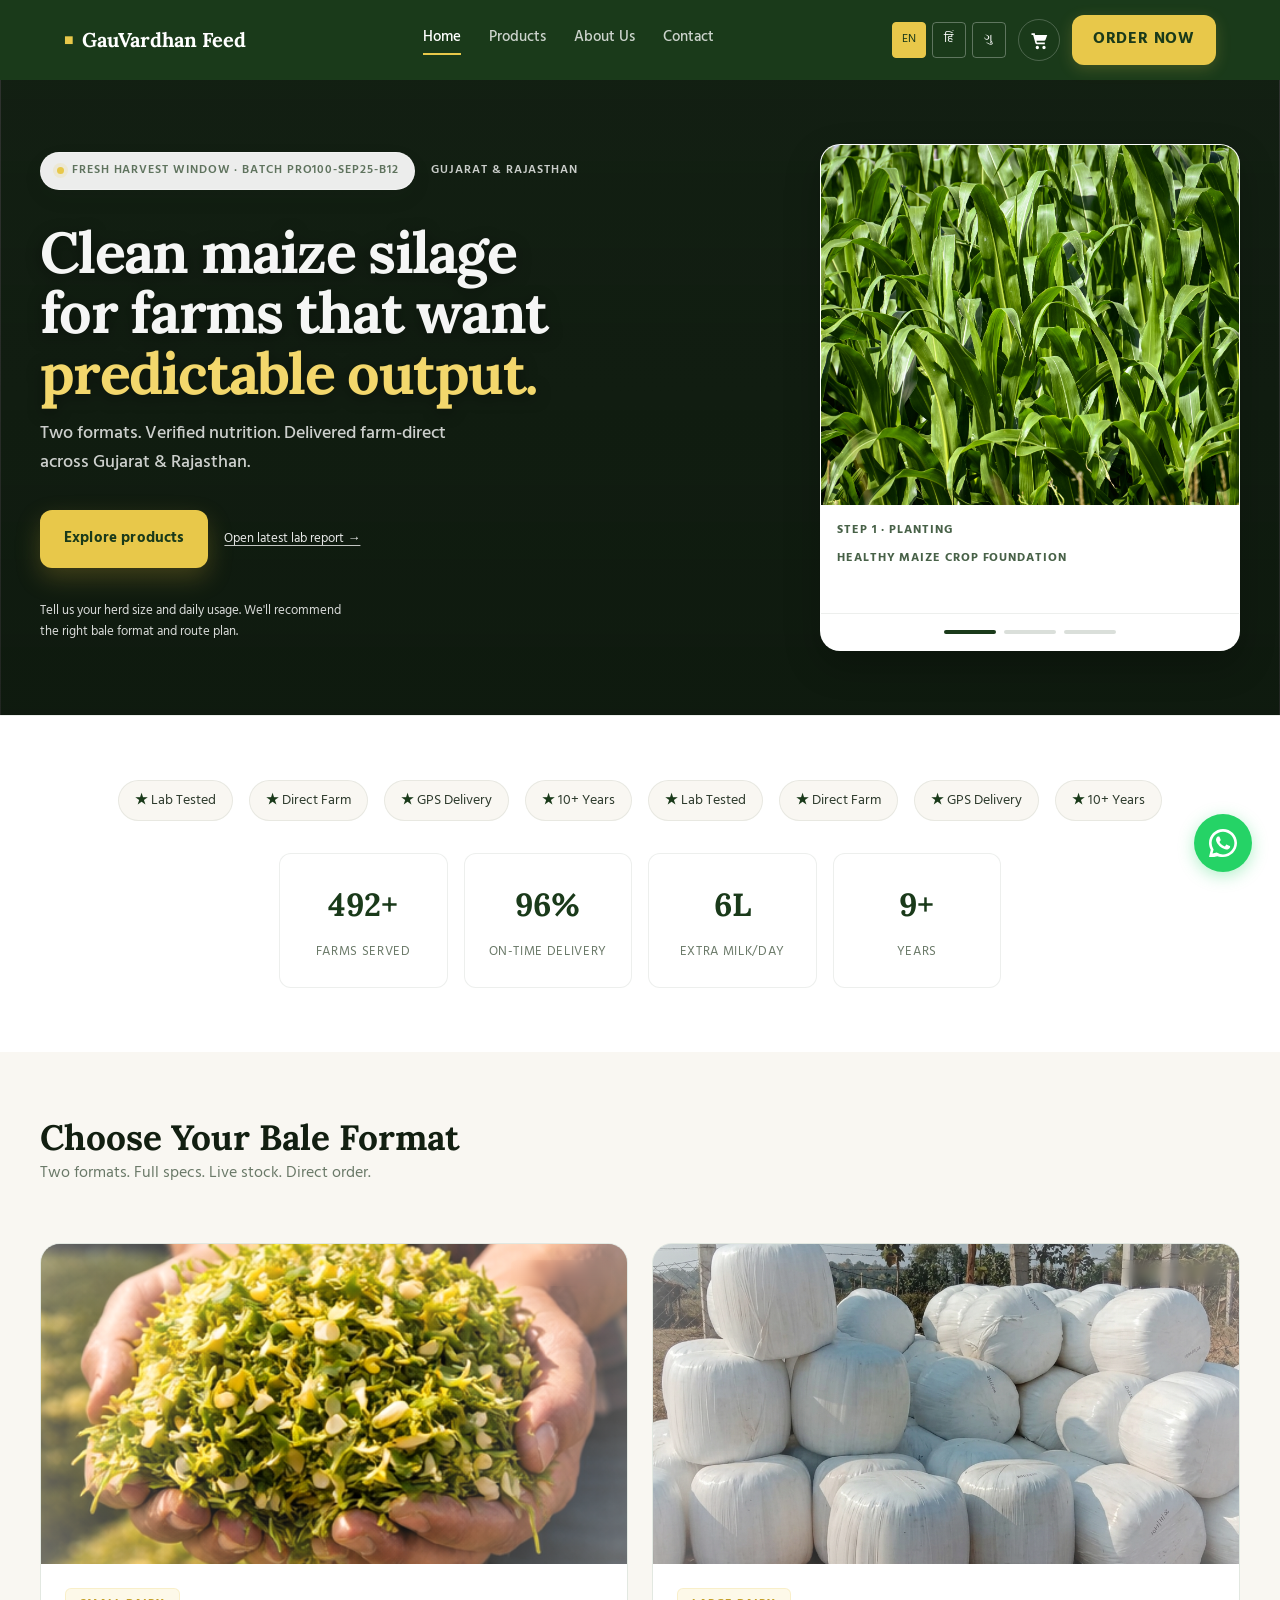
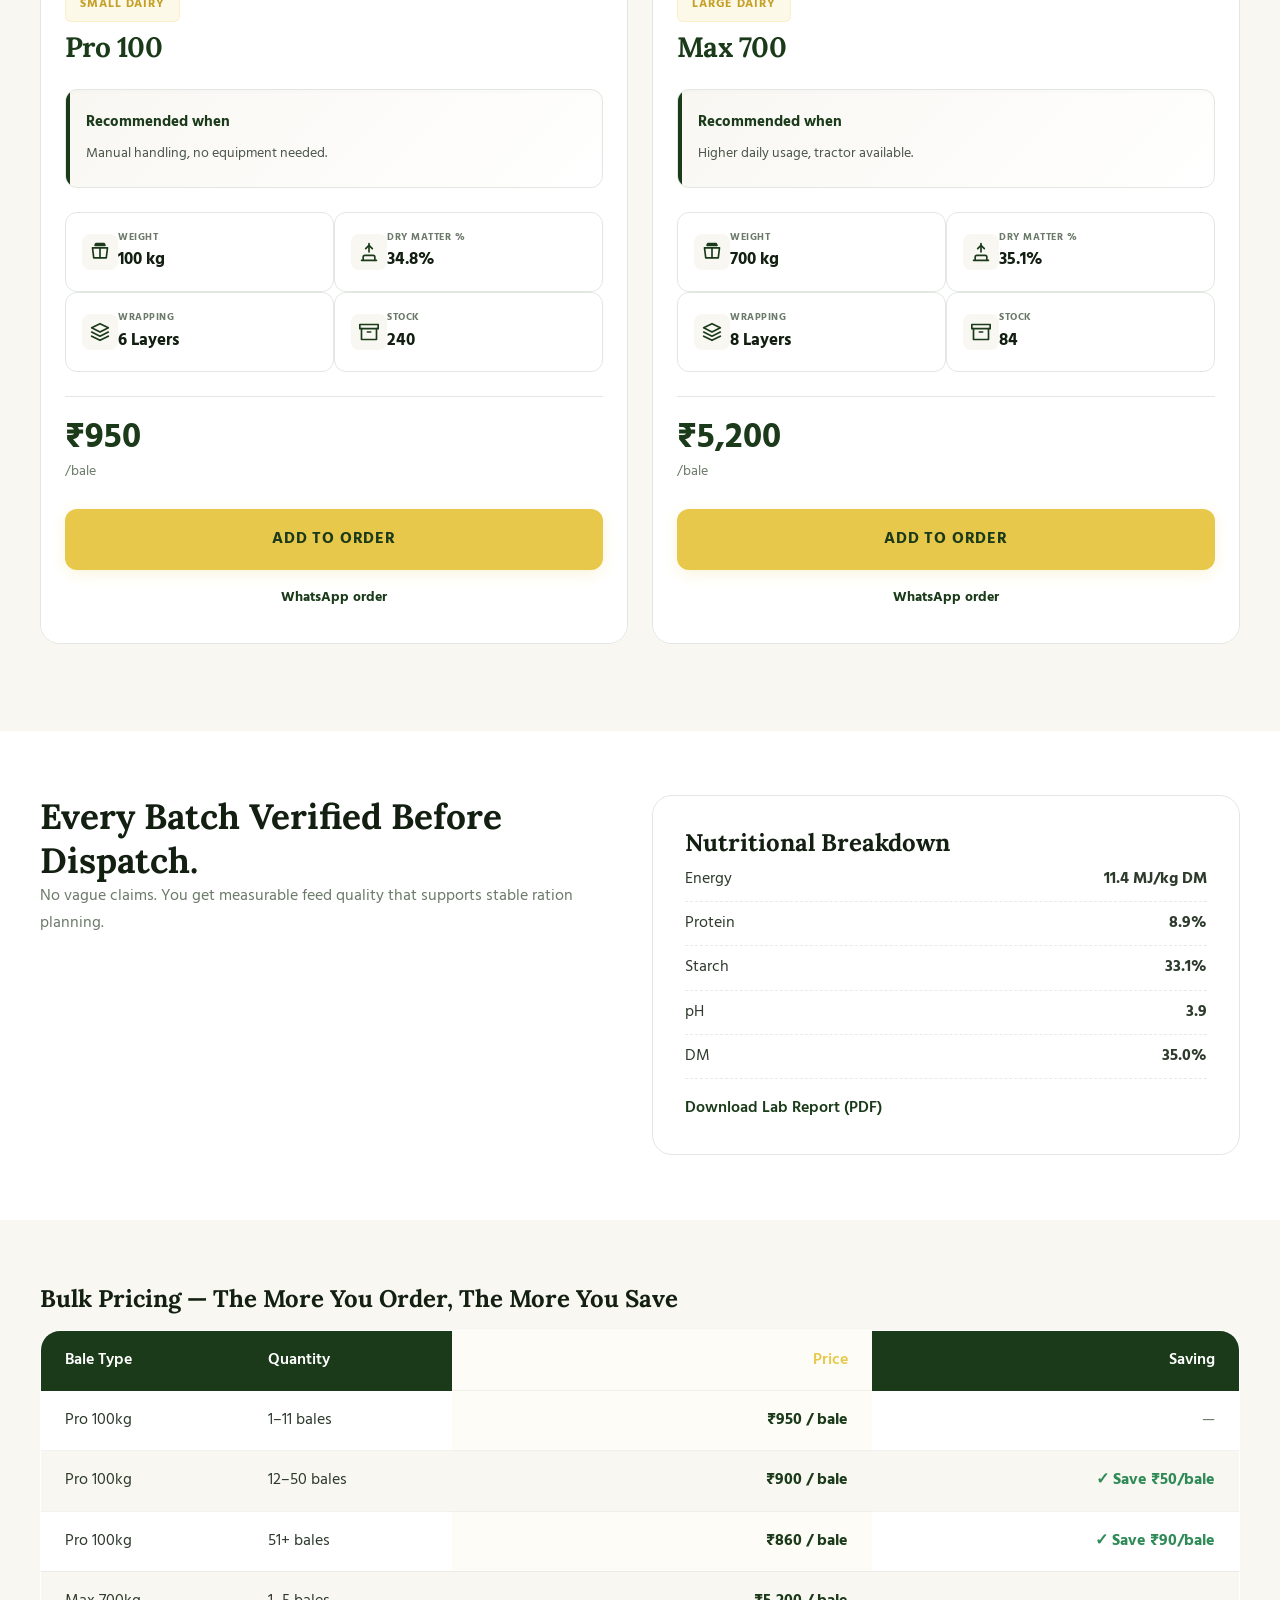
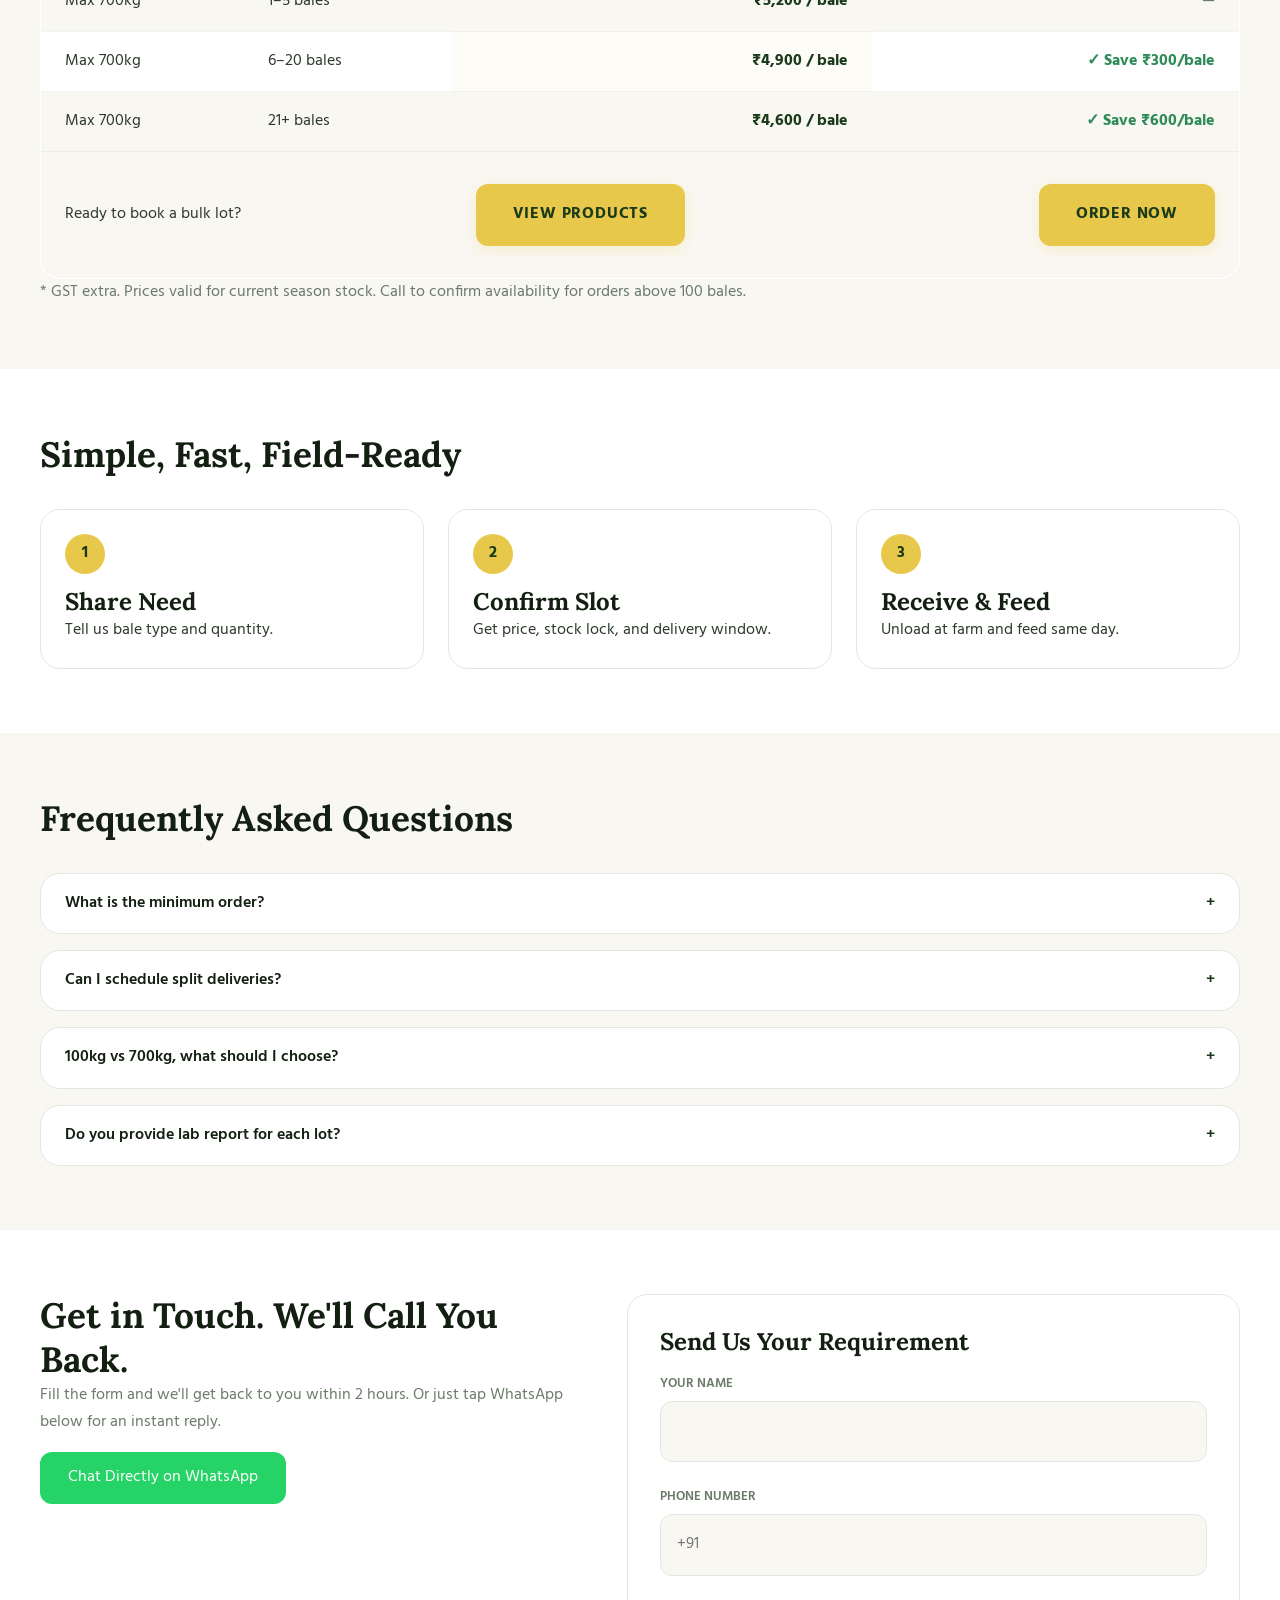
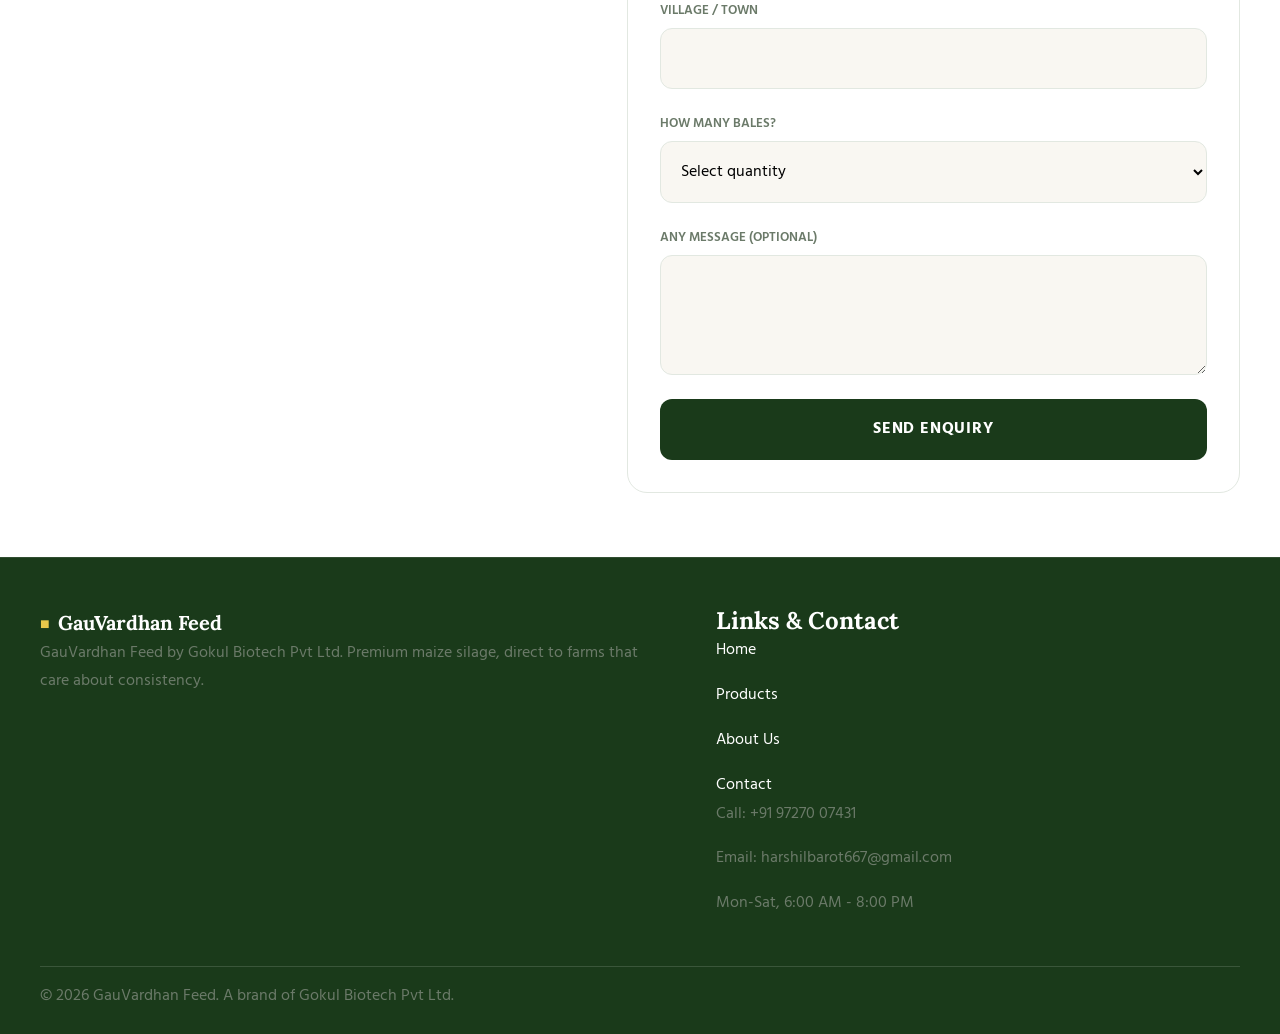
==== commit 72c10eed: "Finalize centralized localization system for EN, HI, and GU" ====
--- a/index.html
+++ b/index.html
@@ -1,283 +1,187 @@
-﻿<!doctype html>
+<!doctype html>
 <html lang="en">
-
 <head>
   <meta charset="UTF-8">
-<link rel="preconnect" href="https://fonts.googleapis.com">
-<link rel="preconnect" href="https://fonts.gstatic.com" crossorigin>
-<link href="https://fonts.googleapis.com/css2?family=Lora:wght@500;600;700&family=Hind:wght@400;500;600&family=Hind+Vadodara:wght@400;500;600&display=swap" rel="stylesheet">
   <meta name="viewport" content="width=device-width,initial-scale=1">
-
-  <!-- ── FAVICON + SEO ── -->
   <title>GauVardhan Feed | Premium Maize Silage Bales – Direct to Your Farm</title>
-  <meta name="description"
-    content="Buy premium maize silage bales direct from farm. Lab tested, GPS delivered. Starting ₹950/bale. Call +91 97270 07431.">
-  <meta name="keywords"
-    content="maize silage bale, મકાઈ સાઈલેજ, मक्का साइलेज, silage bale Gujarat, silage bale Rajasthan, farm feed delivery">
-  <link rel="icon" type="image/svg+xml"
-    href="data:image/svg+xml,<svg xmlns='http://www.w3.org/2000/svg' viewBox='0 0 32 32'><rect width='32' height='32' rx='8' fill='%236B3A1F'/><text y='22' x='4' font-size='16'>GV</text></svg>">
-
-  <!-- ── OPEN GRAPH (WhatsApp / Facebook share preview) ── -->
+  <meta name="description" content="Buy premium maize silage bales direct from farm. Lab tested, GPS delivered. Starting ₹950/bale. Call +91 97270 07431.">
+  <meta name="keywords" content="maize silage bale, મકાઈ સાઈલેજ, मक्का साइलेज, silage bale Gujarat, silage bale Rajasthan, farm feed delivery">
+  <link rel="icon" type="image/svg+xml" href="data:image/svg+xml,<svg xmlns='http://www.w3.org/2000/svg' viewBox='0 0 32 32'><rect width='32' height='32' rx='8' fill='%236B3A1F'/><text y='22' x='4' font-size='16'>GV</text></svg>">
   <meta property="og:title" content="GauVardhan Feed | Premium Maize Silage Bales">
-  <meta property="og:description"
-    content="Lab tested. Direct from farm. Starting ₹950/bale. GPS-tracked delivery across Gujarat & Rajasthan.">
+  <meta property="og:description" content="Lab tested. Direct from farm. Starting ₹950/bale. GPS-tracked delivery across Gujarat & Rajasthan.">
   <meta property="og:image" content="https://silagedirect.in/images/og-preview.jpg">
   <meta property="og:url" content="https://silagedirect.in">
   <meta property="og:type" content="website">
   <meta name="twitter:card" content="summary_large_image">
-<link rel="stylesheet" href="css/index.css">
-
+  <link rel="stylesheet" href="css/global.css">
+  <link rel="preconnect" href="https://fonts.googleapis.com">
+  <link rel="preconnect" href="https://fonts.gstatic.com" crossorigin>
+  <link href="https://fonts.googleapis.com/css2?family=Lora:wght@500;600;700&family=Hind:wght@400;500;600&family=Hind+Vadodara:wght@400;500;600&display=swap" rel="stylesheet">
+  <link rel="stylesheet" href="css/index.css">
+  <link rel="preload" href="images/BACK-ground-pexels-nc-farm-bureau-mark-31110992.jpg" as="image" fetchpriority="high">
 </head>
-
 <body id="top" class="lang-en">
-
-  <!-- ── FLOATING WHATSAPP BUTTON ── -->
-  <div class="wa-float">
-    <span class="wa-tooltip" id="wa-tip">Chat on WhatsApp</span>
-    <a id="wa-float-link" href="https://wa.me/919727007431?text=Hi%2C%20I%20want%20to%20order%20maize%20silage%20bales"
-      target="_blank" rel="noopener noreferrer">
-      <button class="wa-float-btn" aria-label="WhatsApp">
-        <svg viewBox="0 0 24 24" xmlns="http://www.w3.org/2000/svg">
-          <path
-            d="M17.472 14.382c-.297-.149-1.758-.867-2.03-.967-.273-.099-.471-.148-.67.15-.197.297-.767.966-.94 1.164-.173.199-.347.223-.644.075-.297-.15-1.255-.463-2.39-1.475-.883-.788-1.48-1.761-1.653-2.059-.173-.297-.018-.458.13-.606.134-.133.298-.347.446-.52.149-.174.198-.298.298-.497.099-.198.05-.371-.025-.52-.075-.149-.669-1.612-.916-2.207-.242-.579-.487-.5-.669-.51-.173-.008-.371-.01-.57-.01-.198 0-.52.074-.792.372-.272.297-1.04 1.016-1.04 2.479 0 1.462 1.065 2.875 1.213 3.074.149.198 2.096 3.2 5.077 4.487.709.306 1.262.489 1.694.625.712.227 1.36.195 1.871.118.571-.085 1.758-.719 2.006-1.413.248-.694.248-1.289.173-1.413-.074-.124-.272-.198-.57-.347z" />
-          <path
-            d="M12 0C5.373 0 0 5.373 0 12c0 2.126.553 4.122 1.523 5.855L.057 23.886a.75.75 0 00.917.928l6.167-1.483A11.946 11.946 0 0012 24c6.627 0 12-5.373 12-12S18.627 0 12 0zm0 21.75a9.716 9.716 0 01-4.95-1.355l-.355-.212-3.668.882.924-3.574-.231-.368A9.718 9.718 0 012.25 12C2.25 6.615 6.615 2.25 12 2.25S21.75 6.615 21.75 12 17.385 21.75 12 21.75z" />
-        </svg>
-      </button>
-    </a>
-  </div>
-
-  <header class="header" id="hdr">
-    <div class="container nav">
-      <a href="index.html" class="logo"><i>GV</i><span>GauVardhan Feed</span></a>
-      <nav class="links">
-        <a href="index.html" class="active" data-i18n="nav.home"></a>
-        <a href="product.html" data-i18n="nav.products"></a>
-        <a href="about.html" data-i18n="nav.about"></a>
-        <a href="contact.html" data-i18n="nav.contact"></a>
+  <a class="whatsapp-float" id="wa-float-link" href="https://wa.me/919727007431?text=Hi%2C%20I%20want%20to%20order%20maize%20silage%20bales" target="_blank" rel="noopener noreferrer" aria-label="WhatsApp">
+    <svg viewBox="0 0 24 24" xmlns="http://www.w3.org/2000/svg">
+      <path d="M17.472 14.382c-.297-.149-1.758-.867-2.03-.967-.273-.099-.471-.148-.67.15-.197.297-.767.966-.94 1.164-.173.199-.347.223-.644.075-.297-.15-1.255-.463-2.39-1.475-.883-.788-1.48-1.761-1.653-2.059-.173-.297-.018-.458.13-.606.134-.133.298-.347.446-.52.149-.174.198-.298.298-.497.099-.198.05-.371-.025-.52-.075-.149-.669-1.612-.916-2.207-.242-.579-.487-.5-.669-.51-.173-.008-.371-.01-.57-.01-.198 0-.52.074-.792.372-.272.297-1.04 1.016-1.04 2.479 0 1.462 1.065 2.875 1.213 3.074.149.198 2.096 3.2 5.077 4.487.709.306 1.262.489 1.694.625.712.227 1.36.195 1.871.118.571-.085 1.758-.719 2.006-1.413.248-.694.248-1.289.173-1.413-.074-.124-.272-.198-.57-.347z" />
+      <path d="M12 0C5.373 0 0 5.373 0 12c0 2.126.553 4.122 1.523 5.855L.057 23.886a.75.75 0 00.917.928l6.167-1.483A11.946 11.946 0 0012 24c6.627 0 12-5.373 12-12S18.627 0 12 0zm0 21.75a9.716 9.716 0 01-4.95-1.355l-.355-.212-3.668.882.924-3.574-.231-.368A9.718 9.718 0 012.25 12C2.25 6.615 6.615 2.25 12 2.25S21.75 6.615 21.75 12 17.385 21.75 12 21.75z" />
+    </svg>
+  </a>
+  <header class="site-header" id="hdr">
+    <div class="container">
+      <nav class="nav-inner">
+        <a href="index.html" class="nav-logo"><span class="logo-mark">■</span><span>GauVardhan Feed</span></a>
+        <div class="nav-links">
+          <a href="index.html" class="nav-link nav-link--active" data-i18n="nav.home"></a>
+          <a href="product.html" class="nav-link" data-i18n="nav.products"></a>
+          <a href="about.html" class="nav-link" data-i18n="nav.about"></a>
+          <a href="contact.html" class="nav-link" data-i18n="nav.contact"></a>
+        </div>
+        <div class="nav-right">
+          <div class="lang" id="lang"><button class="active" data-lang="en">EN</button><button data-lang="hi">हिं</button><button data-lang="gu">ગુ</button></div>
+          <a href="checkout.html" class="cart-icon" id="cart-icon" aria-label="Cart">
+            <svg viewBox="0 0 24 24" xmlns="http://www.w3.org/2000/svg"><path d="M7 4H3v2h2l2.6 9.59A2 2 0 0 0 9.52 17H19v-2H9.52l-.55-2H18a2 2 0 0 0 1.94-1.51L21.89 6H7.42l-.3-1.05A1.5 1.5 0 0 0 7 4zm3 15a2 2 0 1 0 0 4 2 2 0 0 0 0-4zm8 0a2 2 0 1 0 0 4 2 2 0 0 0 0-4z" /></svg>
+            <span class="cart-badge" id="cart-count">0</span>
+          </a>
+          <a href="checkout.html" class="btn-accent nav-cta" data-i18n="common.orderNow"></a>
+          <button class="nav-toggle" id="nav-toggle" type="button" aria-label="Toggle menu" aria-expanded="false" aria-controls="mobile-nav">☰</button>
+        </div>
       </nav>
-      <a href="checkout.html" class="cart-icon" id="cart-icon">
-        🛒 <span class="cart-badge" id="cart-count">0</span>
-      </a>
-      <div class="lang" id="lang"><button class="active">EN</button><button>हिं</button><button>ગુ</button></div>
-      <button class="nav-toggle" id="nav-toggle" type="button" aria-label="Toggle menu" aria-expanded="false"
-        aria-controls="mobile-nav">☰</button>
+      <nav class="mobile-nav" id="mobile-nav">
+        <a href="index.html" class="nav-link nav-link--active" data-i18n="nav.home"></a>
+        <a href="product.html" class="nav-link" data-i18n="nav.products"></a>
+        <a href="about.html" class="nav-link" data-i18n="nav.about"></a>
+        <a href="contact.html" class="nav-link" data-i18n="nav.contact"></a>
+      </nav>
     </div>
-    <nav class="mobile-nav" id="mobile-nav">
-      <a href="index.html" class="active" data-i18n="nav.home"></a>
-      <a href="product.html" data-i18n="nav.products"></a>
-      <a href="about.html" data-i18n="nav.about"></a>
-      <a href="contact.html" data-i18n="nav.contact"></a>
-    </nav>
   </header>
-
   <main id="app">
-    <!-- ── CINEMATIC HERO ── -->
-    <section class="hero-cinematic" id="hero-carousel">
-
-      <!-- Background slides — full photo, clean -->
-      <div class="carousel-track" id="carousel-track">
-        <div class="carousel-slide active"
-             style="background-image:url('images/hero-crop-field.jpg')"></div>
-        <div class="carousel-slide"
-             style="background-image:url('images/hero-harvesting.jpg')"></div>
-        <div class="carousel-slide"
-             style="background-image:url('images/hero-storage.jpg')"></div>
-        <div class="carousel-slide"
-             style="background-image:url('images/hero-bales.jpg')"></div>
-      </div>
-
-      <!-- Floating left slide content inside carousel -->
-      <div class="strip-left strip-left-floating">
-        <span class="slide-tag" id="slide-tag">From Our Fields</span>
-        <h2 class="slide-heading" id="slide-heading">
-          Grown Fresh.<br>Cut at Peak Nutrition.
-        </h2>
-        <p class="slide-sub" id="slide-sub">
-          Every batch starts with the right maize variety,
-          planted and harvested at the exact right time
-          for maximum dry matter.
-        </p>
-        <div class="slide-footer">
-          <div class="photo-dots" id="carousel-dots" aria-label="Carousel pagination">
-            <button class="carousel-dot active" data-slide="0"></button>
-            <button class="carousel-dot" data-slide="1"></button>
-            <button class="carousel-dot" data-slide="2"></button>
-            <button class="carousel-dot" data-slide="3"></button>
-          </div>
-          <div class="strip-controls">
-            <button class="carousel-arrow carousel-prev"
-                    id="carousel-prev" aria-label="Previous">&#8592;</button>
-            <button class="carousel-arrow carousel-next"
-                    id="carousel-next" aria-label="Next">&#8594;</button>
-          </div>
-        </div>
-      </div>
-
-      <!-- Gradient fade from photo into strip -->
-      <div class="strip-fade"></div>
-
-      <!-- Bottom strip -->
-      <div class="hero-strip">
-        <div class="hero-strip-inner">
-          <!-- RIGHT: Static brand content -->
-          <div class="strip-right">
-            <h1 class="hero-title load" data-i18n="hero.title"></h1>
-            <p class="hero-sub load" data-i18n="hero.sub"></p>
-            <div class="hero-actions load">
-              <a id="hero-wa"
-                 href="https://wa.me/919727007431?text=Hi%2C%20I%20want%20to%20order%20maize%20silage%20bales"
-                 target="_blank" rel="noopener noreferrer"
-                 class="btn wa">
-                <span>📱</span>
-                <span data-i18n="hero.cta1"></span>
-              </a>
-              <a href="product.html" class="btn ghost">
-                <span data-i18n="hero.cta2"></span>
-              </a>
-            </div>
-            <div class="hero-price load" data-i18n="hero.price"></div>
-            <div class="lab-strip load">
-              <span class="lab-strip-icon" aria-hidden="true">▣</span>
-              <span class="lab-strip-label">Lab report for this batch</span>
-              <div class="lab-strip-btns">
-                <button class="btn-lab-preview" id="hero-lab-preview"
-                  onclick="document.getElementById('lab-modal') &&
-                           document.getElementById('lab-modal').removeAttribute('aria-hidden') &&
-                           (document.getElementById('lab-modal').style.display='flex')">
-                  Preview
-                </button>
-                <a href="documents/SilageDirect_Lab_Report.pdf"
-                   class="btn-lab-dl"
-                   target="_blank"
-                   download="SilageDirect_Lab_Report.pdf">
-                  Download PDF
-                </a>
-              </div>
-            </div>
-          </div>
-
-        </div>
-      </div>
-
-    </section>
-
-    <section class="trust reveal">
-      <div class="container">
-        <div class="track" id="trust"></div>
-      </div>
-    </section>
-
-    <section id="products" class="reveal"><span class="num">02</span>
+    <section class="hero-section">
+      <div class="hero-bg-container">
+        <img src="images/BACK-ground-pexels-nc-farm-bureau-mark-31110992.jpg" alt="" class="hero-bg-img" fetchpriority="high" width="1920" height="1080">
+      </div>
+      <div class="container hero-shell">
+        <div class="hero-grid hero-stage">
+          <div class="hero-copy hero-left">
+            <div class="hero-kicker-row">
+              <div class="hero-badge">
+                <span class="hero-badge-dot"></span>
+                <span class="hero-badge-text" data-i18n="index.heroBadge">Fresh harvest window · Batch PRO100-SEP25-B12</span>
+              </div>
+              <span class="hero-region-note" data-i18n="common.gujaRajas"></span>
+            </div>
+            <h1 class="hero-h1" data-i18n="index.heroTitle" data-i18n-html="true">Clean maize silage for farms that want <span class="hero-accent">predictable output.</span></h1>
+            <p class="hero-sub" data-i18n="index.heroSub">Two formats. Verified nutrition. Delivered farm-direct across Gujarat & Rajasthan.</p>
+            <div class="hero-actions">
+              <a href="#products" class="btn-gold" data-i18n="index.heroCtaPrimary">Explore products</a>
+              <button id="lab-preview-btn" class="hero-ghost-link" type="button" data-i18n="index.heroCtaSecondary">Open latest lab report →</button>
+            </div>
+            <p class="hero-microcopy" data-i18n="index.heroAssist">Tell us your herd size and daily usage. We'll recommend the right bale format and route plan.</p>
+          </div>
+          <div class="hero-visual hero-right">
+            <div class="hero-media-card">
+              <div class="hero-story-carousel" id="hero-story-carousel">
+                <article class="hero-story-slide is-active">
+                  <img src="images/plants-pexels-alexasfotos-32981470.jpg" alt="Maize crop in planting stage" class="hero-img" width="600" height="400" fetchpriority="high">
+                  <div class="hero-photo-meta"><span class="hero-photo-label">Step 1 · Planting</span><span class="hero-photo-batch">Healthy maize crop foundation</span></div>
+                </article>
+                <article class="hero-story-slide">
+                  <img src="images/harvesting-pexels-wolfgang-weiser-467045605-18140203.jpg" alt="Maize harvesting in progress" class="hero-img" width="600" height="400" loading="lazy">
+                  <div class="hero-photo-meta"><span class="hero-photo-label">Step 2 · Harvesting</span><span class="hero-photo-batch">Harvested at the right moisture window</span></div>
+                </article>
+                <article class="hero-story-slide">
+                  <img src="images/bales-Gemini_Generated_Image_jpz8rzjpz8rzjpz8.png" alt="Finished maize silage bales ready for dispatch" class="hero-img" width="600" height="400" loading="lazy">
+                  <div class="hero-photo-meta"><span class="hero-photo-label">Step 3 · Baling</span><span class="hero-photo-batch">Wrapped bales ready for farm delivery</span></div>
+                </article>
+              </div>
+              <div class="hero-story-dots" id="hero-story-dots" aria-label="Hero story steps">
+                <button type="button" class="hero-story-dot is-active" aria-label="Show step 1"></button>
+                <button type="button" class="hero-story-dot" aria-label="Show step 2"></button>
+                <button type="button" class="hero-story-dot" aria-label="Show step 3"></button>
+              </div>
+            </div>
+          </div>
+        </div>
+      </div>
+    </section>
+    <section class="trust reveal section-white">
+      <div class="container trust-shell">
+        <div class="track trust-track" id="trust"></div>
+        <div class="sgrid trust-stats" id="stats"></div>
+      </div>
+    </section>
+    <section id="products" class="reveal section-cream">
       <div class="container">
         <div class="head">
-          <h2 data-i18n="prod.t"></h2>
-          <p data-i18n="prod.s"></p>
-        </div>
-        <div class="grid2" id="productsGrid"></div>
-
-        <!-- ── PRICING TABLE ── -->
-        <div class="ptable-wrap reveal">
-          <h3 style="margin-bottom:.8rem;font-size:1.1rem" data-i18n="price.t"></h3>
-          <table class="ptable" id="pricingTable"></table>
-          <p class="ptable-note" data-i18n="price.note"></p>
-        </div>
-      </div>
-    </section>
-
-    <section class="stats reveal"><span class="num">03</span>
-      <div class="container">
-        <div class="sgrid" id="stats"></div>
-      </div>
-    </section>
-
-    <section id="quality" class="reveal"><span class="num">04</span>
+          <h2 data-i18n="index.prodT"></h2>
+          <p data-i18n="index.prodS"></p>
+        </div>
+        <div class="grid2 grid-products" id="productsGrid"></div>
+      </div>
+    </section>
+    <section id="quality" class="reveal section-white">
       <div class="container qgrid">
         <div>
-          <h2 class="qt" data-i18n="q.t"></h2>
-          <p class="qm" data-i18n="q.s"></p>
+          <h2 class="qt" data-i18n="index.qT"></h2>
+          <p class="qm" data-i18n="index.qS"></p>
         </div>
         <article class="lab">
-          <h3 data-i18n="q.card"></h3>
-          <div id="lab"></div><a href="documents/SilageDirect_Lab_Report.pdf" class="dl" data-i18n="q.dl"
-            target="_blank" download="GauVardhan_Feed_Lab_Report.pdf"></a>
+          <h3 data-i18n="index.qCard"></h3>
+          <div id="lab"></div>
+          <a href="documents/SilageDirect_Lab_Report.pdf" class="dl" data-i18n="index.qDl" target="_blank" download="GauVardhan_Feed_Lab_Report.pdf"></a>
         </article>
       </div>
     </section>
-
-    <section id="how" class="reveal"><span class="num">05</span>
+    <section id="pricing" class="reveal section-cream">
+      <div class="container">
+        <div class="ptable-wrap">
+          <h3 data-i18n="index.priceT"></h3>
+          <table class="ptable" id="pricingTable"></table>
+          <p class="ptable-note" data-i18n="index.priceNote"></p>
+        </div>
+      </div>
+    </section>
+    <section id="how" class="reveal section-white">
       <div class="container">
         <div class="head">
-          <h2 data-i18n="how.t"></h2>
+          <h2 data-i18n="index.howT"></h2>
         </div>
         <div class="steps" id="steps"></div>
       </div>
     </section>
-
-    <section class="reveal"><span class="num">06</span>
+    <section class="reveal section-cream">
       <div class="container">
         <div class="head">
-          <h2 data-i18n="tes.t"></h2>
-        </div>
-        <div class="tg" id="tes"></div>
-      </div>
-    </section>
-
-    <section class="reveal"><span class="num">07</span>
-      <div class="container">
-        <div class="head">
-          <h2 data-i18n="faq.t"></h2>
+          <h2 data-i18n="index.faqT"></h2>
         </div>
         <div class="faq" id="faq"></div>
       </div>
     </section>
-
-    <!-- ── CONTACT / LEAD FORM ── -->
-    <section id="contact-form-section" class="reveal"><span class="num">08</span>
+    <section id="contact-form-section" class="reveal section-white">
       <div class="container">
         <div class="form-grid">
           <div class="form-intro">
-            <h2 data-i18n="form.t"></h2>
-            <p data-i18n="form.sub"></p>
-            <a id="wa-direct-link"
-              href="https://wa.me/919727007431?text=Hi%2C%20I%20want%20to%20order%20maize%20silage%20bales"
-              target="_blank" rel="noopener noreferrer" class="wa-direct">
-              <svg width="20" height="20" viewBox="0 0 24 24" fill="white">
-                <path
-                  d="M17.472 14.382c-.297-.149-1.758-.867-2.03-.967-.273-.099-.471-.148-.67.15-.197.297-.767.966-.94 1.164-.173.199-.347.223-.644.075-.297-.15-1.255-.463-2.39-1.475-.883-.788-1.48-1.761-1.653-2.059-.173-.297-.018-.458.13-.606.134-.133.298-.347.446-.52.149-.174.198-.298.298-.497.099-.198.05-.371-.025-.52-.075-.149-.669-1.612-.916-2.207-.242-.579-.487-.5-.669-.51-.173-.008-.371-.01-.57-.01-.198 0-.52.074-.792.372-.272.297-1.04 1.016-1.04 2.479 0 1.462 1.065 2.875 1.213 3.074.149.198 2.096 3.2 5.077 4.487.709.306 1.262.489 1.694.625.712.227 1.36.195 1.871.118.571-.085 1.758-.719 2.006-1.413.248-.694.248-1.289.173-1.413-.074-.124-.272-.198-.57-.347z" />
-                <path
-                  d="M12 0C5.373 0 0 5.373 0 12c0 2.126.553 4.122 1.523 5.855L.057 23.886a.75.75 0 00.917.928l6.167-1.483A11.946 11.946 0 0012 24c6.627 0 12-5.373 12-12S18.627 0 12 0zm0 21.75a9.716 9.716 0 01-4.95-1.355l-.355-.212-3.668.882.924-3.574-.231-.368A9.718 9.718 0 012.25 12C2.25 6.615 6.615 2.25 12 2.25S21.75 6.615 21.75 12 17.385 21.75 12 21.75z" />
-              </svg>
-              <span data-i18n="form.wa"></span>
-            </a>
-            <div style="margin-top:1.4rem;color:var(--muted);font-size:.9rem">
-              <div style="margin-bottom:.4rem">📞 <a href="tel:+919727007431" style="color:var(--lime);font-weight:700">+91 97270 07431</a></div>
-              <div style="margin-bottom:.4rem">📧 <a href="mailto:harshilbarot667@gmail.com" style="color:var(--lime)">harshilbarot667@gmail.com</a></div>
-              <div>🕐 <span data-i18n="f.h"></span></div>
-            </div>
+            <h2 data-i18n="index.formT"></h2>
+            <p data-i18n="index.formSub"></p>
+            <a id="wa-direct-link" href="https://wa.me/919727007431?text=Hi%2C%20I%20want%20to%20order%20maize%20silage%20bales" target="_blank" rel="noopener noreferrer" class="wa-direct"><span data-i18n="index.formWa"></span></a>
           </div>
           <div class="form-box">
-            <h3 data-i18n="form.boxT"></h3>
+            <h3 data-i18n="index.formBoxT"></h3>
             <div class="frow">
               <div class="frow2">
-                <div class="fgroup"><label data-i18n="form.fname"></label><input type="text" id="f-name"
-                    autocomplete="name"></div>
-                <div class="fgroup"><label data-i18n="form.fphone"></label><input type="tel" id="f-phone"
-                    autocomplete="tel" placeholder="+91"></div>
-              </div>
-              <div class="fgroup"><label data-i18n="form.fvillage"></label><input type="text" id="f-village"></div>
-              <div class="fgroup"><label data-i18n="form.fbales"></label>
-                <select id="f-bales">
-                  <option value="" data-i18n="form.fsel"></option>
-                  <option value="12-24">12–24 bales</option>
-                  <option value="25-50">25–50 bales</option>
-                  <option value="51-100">51–100 bales</option>
-                  <option value="100+">100+ bales</option>
-                </select>
-              </div>
-              <div class="fgroup"><label data-i18n="form.fmsg"></label><textarea id="f-msg" rows="3"></textarea></div>
-              <button class="btn primary" id="f-submit" style="width:100%;justify-content:center"><span
-                  data-i18n="form.fsend"></span><span class="ar">→</span></button>
+                <div class="fgroup"><label data-i18n="index.formFname"></label><input type="text" id="f-name" autocomplete="name"></div>
+                <div class="fgroup"><label data-i18n="index.formFphone"></label><input type="tel" id="f-phone" autocomplete="tel" placeholder="+91"></div>
+              </div>
+              <div class="fgroup"><label data-i18n="index.formFvillage"></label><input type="text" id="f-village"></div>
+              <div class="fgroup"><label data-i18n="index.formFbales"></label><select id="f-bales">
+                <option value="" data-i18n="index.formFsel"></option>
+                <option value="12-24">12–24 bales</option>
+                <option value="25-50">25–50 bales</option>
+                <option value="51-100">51–100 bales</option>
+                <option value="100+">100+ bales</option>
+              </select></div>
+              <div class="fgroup"><label data-i18n="index.formFmsg"></label><textarea id="f-msg" rows="3"></textarea></div>
+              <button class="btn-primary" id="f-submit"><span data-i18n="index.formFsend"></span></button>
               <div class="form-msg" id="f-msg-status"></div>
             </div>
           </div>
@@ -285,44 +189,34 @@
       </div>
     </section>
   </main>
-
   <div class="lab-modal" id="lab-modal" aria-hidden="true">
     <div class="lab-dialog" role="dialog" aria-modal="true" aria-labelledby="lab-modal-title">
       <div class="lab-head">
-        <h4 id="lab-modal-title" data-i18n="hero.labModalT"></h4>
-        <button class="lab-close" id="lab-close" type="button" aria-label="Close">✕</button>
-      </div>
-      <div class="lab-frame">
-        <iframe src="documents/SilageDirect_Lab_Report.pdf#view=FitH" title="Lab report preview"></iframe>
-      </div>
-      <div class="lab-foot">
-        <a class="btn primary sm" href="documents/SilageDirect_Lab_Report.pdf" download="GauVardhan_Feed_Lab_Report.pdf"><span
-            data-i18n="hero.labDownload"></span><span class="ar">↓</span></a>
-        <a class="btn ghost sm" href="documents/SilageDirect_Lab_Report.pdf" target="_blank"
-          rel="noopener noreferrer"><span data-i18n="hero.labNewTab"></span><span class="ar">↗</span></a>
-      </div>
+        <h4 id="lab-modal-title" data-i18n="index.labModalT"></h4><button class="lab-close" id="lab-close" type="button" aria-label="Close">✕</button>
+      </div>
+      <div class="lab-frame"><iframe src="documents/SilageDirect_Lab_Report.pdf#view=FitH" title="Lab report preview"></iframe></div>
+      <div class="lab-foot"><a class="btn-primary" href="documents/SilageDirect_Lab_Report.pdf" download="GauVardhan_Feed_Lab_Report.pdf"><span data-i18n="index.labDownload"></span></a><a class="btn-outline" href="documents/SilageDirect_Lab_Report.pdf" target="_blank" rel="noopener noreferrer"><span data-i18n="index.labNewTab"></span></a></div>
     </div>
   </div>
-
-  <footer class="reveal">
+  <footer>
     <div class="container fgrid">
-      <div><a href="index.html" class="logo"><i>GV</i><span>GauVardhan Feed</span></a>
+      <div>
+        <a href="index.html" class="nav-logo footer-logo"><span class="logo-mark">■</span><span>GauVardhan Feed</span></a>
         <p class="tag" data-i18n="f.tag"></p>
       </div>
       <div>
         <h3 data-i18n="f.t"></h3>
-        <div class="fl"><a href="index.html" data-i18n="nav.home"></a><a href="product.html"
-            data-i18n="nav.products"></a><a href="about.html" data-i18n="nav.about"></a><a href="contact.html"
-            data-i18n="nav.contact"></a></div>
-        <div class="ct"><a href="tel:+919727007431" data-i18n="f.call"></a><a href="mailto:harshilbarot667@gmail.com"
-            data-i18n="f.mail"></a><span data-i18n="f.h"></span></div>
+        <div class="fl"><a href="index.html" data-i18n="nav.home"></a><a href="product.html" data-i18n="nav.products"></a><a href="about.html" data-i18n="nav.about"></a><a href="contact.html" data-i18n="nav.contact"></a></div>
+        <div class="ct"><a href="tel:+919727007431" data-i18n="f.call"></a><a href="mailto:harshilbarot667@gmail.com" data-i18n="f.mail"></a><span data-i18n="f.h"></span></div>
       </div>
     </div>
     <div class="container copy" data-i18n="f.c"></div>
   </footer>
-
+  <div class="mobile-cta-bar">
+    <a href="tel:+919727007431" class="mobile-cta mobile-cta--ghost" data-i18n="common.mobileCall">Call now</a>
+    <a href="https://wa.me/919727007431?text=Hi%2C%20I%20want%20to%20order%20maize%20silage%20bales" target="_blank" rel="noopener noreferrer" class="mobile-cta mobile-cta--primary" id="mobile-wa-link" data-i18n="common.mobileWhatsApp">WhatsApp order</a>
+  </div>
   <script type="module" src="js/cart.js"></script>
   <script type="module" src="js/index.js"></script>
 </body>
-
 </html>
--- a/css/global.css
+++ b/css/global.css
@@ -0,0 +1,774 @@
+:root {
+  --clr-primary: #1C3A1A;
+  --clr-primary-dark: #142B12;
+  --clr-primary-light: #D4E8C4;
+  --clr-accent: #E8C84A;
+  --clr-accent-dark: #C9A832;
+  --clr-bg-cream: #F5F2EC;
+  --clr-bg-white: #FFFFFF;
+  --clr-text-dark: #1C3A1A;
+  --clr-primary: #1A3A1A;
+  --clr-primary-light: #2D5A27;
+  --clr-accent: #E8C84A;
+  --clr-accent-gold: #C5A028;
+  --clr-bg-white: #FFFFFF;
+  --clr-bg-cream: #F9F7F2;
+  --clr-text-dark: #121F11;
+  --clr-text-body: #2D3A2C;
+  --clr-text-muted: #6B7A69;
+  --clr-border: #E2E8E1;
+  --font-heading: "Lora", serif;
+  --font-body: "Hind", sans-serif;
+  --font-body-guj: "Hind Vadodara", sans-serif;
+  --transition-fast: 0.15s cubic-bezier(0.4, 0, 0.2, 1);
+  --transition-base: 0.3s cubic-bezier(0.4, 0, 0.2, 1);
+  --transition-smooth: 0.6s cubic-bezier(0.16, 1, 0.3, 1);
+  --space-8: 8px;
+  --space-16: 16px;
+  --space-20: 20px;
+  --space-24: 24px;
+  --space-32: 32px;
+  --space-48: 48px;
+  --space-64: 64px;
+  --space-80: 80px;
+  --space-100: 100px;
+  --space-xs: var(--space-8);
+  --space-sm: var(--space-16);
+  --space-md: var(--space-24);
+  --space-lg: var(--space-32);
+  --space-xl: var(--space-64);
+  --space-hero: var(--space-80);
+  --radius-sm: 8px;
+  --radius-md: 12px;
+  --radius-lg: 20px;
+  --radius-xl: 32px;
+  --shadow-sm: 0 4px 12px rgba(28, 58, 26, 0.05);
+  --shadow-md: 0 12px 24px rgba(28, 58, 26, 0.08);
+  --shadow-lg: 0 24px 48px rgba(28, 58, 26, 0.12);
+  --shadow-premium: 0 30px 60px -12px rgba(28, 58, 26, 0.15), 0 18px 36px -18px rgba(0, 0, 0, 0.2);
+}
+
+/* Product Card Design System - Premium Makeover */
+.product-card {
+  background: var(--clr-bg-white);
+  border: 1px solid var(--clr-border);
+  border-radius: var(--radius-lg);
+  box-shadow: var(--shadow-sm);
+  overflow: hidden;
+  transition: all var(--transition-smooth);
+  display: flex;
+  flex-direction: column;
+  position: relative;
+  isolation: isolate;
+}
+
+.product-card:hover {
+  transform: translateY(-12px);
+  box-shadow: var(--shadow-premium);
+  border-color: var(--clr-accent-gold);
+}
+
+.product-card::before {
+  content: "FRESH BATCH";
+  position: absolute;
+  top: 16px;
+  right: 16px;
+  background: var(--clr-accent);
+  color: var(--clr-primary);
+  font-size: 0.65rem;
+  font-weight: 800;
+  padding: 4px 12px;
+  border-radius: 6px;
+  letter-spacing: 0.12em;
+  z-index: 10;
+  box-shadow: 0 4px 15px rgba(0, 0, 0, 0.2);
+  pointer-events: none;
+  backdrop-filter: blur(4px);
+}
+
+.product-card-img-wrap {
+  width: 100%;
+  height: 320px;
+  background: var(--clr-bg-cream);
+  display: flex;
+  align-items: center;
+  justify-content: center;
+  overflow: hidden;
+  position: relative;
+}
+
+.product-card-img-wrap::after {
+  content: "";
+  position: absolute;
+  inset: 0;
+  background: radial-gradient(circle at center, transparent 30%, rgba(255,255,255,0.4) 100%);
+  pointer-events: none;
+}
+
+.product-card-img {
+  width: 100%;
+  height: 100%;
+  object-fit: cover;
+  object-position: center;
+  transition: transform var(--transition-smooth);
+}
+
+.product-card:hover .product-card-img {
+  transform: scale(1.08) translateY(-5px);
+}
+
+.product-card__body {
+  padding: var(--space-32);
+  display: flex;
+  flex-direction: column;
+  flex-grow: 1;
+  gap: var(--space-24);
+  background: white;
+  position: relative;
+  z-index: 2;
+}
+
+.product-card__top {
+  display: flex;
+  flex-direction: column;
+  gap: var(--space-8);
+  margin-bottom: var(--space-4);
+}
+
+.product-card__name {
+  font-family: var(--font-heading);
+  font-size: 1.75rem;
+  font-weight: 700;
+  color: var(--clr-primary);
+  letter-spacing: -0.02em;
+}
+
+.product-card__fit {
+  align-self: flex-start;
+  padding: 6px 14px;
+  border-radius: 6px;
+  background: rgba(232, 200, 74, 0.12);
+  color: var(--clr-accent-gold);
+  font-size: 0.72rem;
+  font-weight: 700;
+  text-transform: uppercase;
+  letter-spacing: 0.08em;
+  border: 1px solid rgba(232, 200, 74, 0.2);
+}
+
+.product-card__decision {
+  padding: var(--space-20);
+  border-radius: var(--radius-md);
+  background: linear-gradient(135deg, var(--clr-bg-cream) 0%, #FFFFFF 100%);
+  border: 1px solid var(--clr-border);
+  position: relative;
+  overflow: hidden;
+  box-shadow: inset 0 2px 4px rgba(26, 58, 26, 0.02);
+}
+
+.product-card__decision::before {
+  content: "";
+  position: absolute;
+  left: 0;
+  top: 0;
+  bottom: 0;
+  width: 4px;
+  background: var(--clr-primary);
+}
+
+.product-card__decision strong {
+  display: block;
+  color: var(--clr-primary);
+  font-size: 0.95rem;
+  margin-bottom: 4px;
+}
+
+.product-card__decision span {
+  color: var(--clr-text-body);
+  font-size: 0.9rem;
+  line-height: 1.6;
+  opacity: 0.85;
+}
+
+/* Premium Spec Dashboard */
+.product-card__specs {
+  display: grid;
+  grid-template-columns: repeat(2, 1fr);
+  gap: var(--space-12);
+  margin: var(--space-8) 0;
+}
+
+.product-card__spec {
+  background: white;
+  padding: var(--space-16);
+  border: 1px solid var(--clr-border);
+  border-radius: var(--radius-md);
+  display: flex;
+  align-items: center;
+  gap: var(--space-12);
+  transition: all 0.2s ease;
+}
+
+.product-card__spec:hover {
+  border-color: var(--clr-primary);
+  background: var(--clr-bg-cream);
+}
+
+.spec-icon {
+  width: 36px;
+  height: 36px;
+  display: flex;
+  align-items: center;
+  justify-content: center;
+  background: var(--clr-bg-cream);
+  border-radius: 8px;
+  color: var(--clr-primary);
+  flex-shrink: 0;
+}
+
+.spec-data {
+  display: flex;
+  flex-direction: column;
+}
+
+.spec-label {
+  color: var(--clr-text-muted);
+  font-size: 0.65rem;
+  text-transform: uppercase;
+  font-weight: 700;
+  letter-spacing: 0.05em;
+}
+
+.spec-value {
+  color: var(--clr-text-dark);
+  font-size: 1.05rem;
+  font-weight: 700;
+}
+
+.product-card__price {
+  display: flex;
+  align-items: center;
+  justify-content: space-between;
+  margin-top: auto;
+  padding-top: var(--space-24);
+  border-top: 1px solid var(--clr-border);
+}
+
+.price-box {
+  display: flex;
+  flex-direction: column;
+}
+
+.price-box strong {
+  font-size: 2.2rem;
+  font-weight: 800;
+  color: var(--clr-primary);
+  line-height: 1;
+}
+
+.price-box small {
+  color: var(--clr-text-muted);
+  font-size: 0.9rem;
+  margin-top: 4px;
+}
+
+.product-card__actions {
+  display: flex;
+  flex-direction: column;
+  gap: var(--space-12);
+  margin-top: var(--space-12);
+}
+
+.btn-premium {
+  background: var(--clr-primary);
+  color: white;
+  padding: 16px;
+  border-radius: var(--radius-md);
+  font-weight: 700;
+  font-size: 1rem;
+  text-align: center;
+  border: none;
+  cursor: pointer;
+  transition: all 0.2s ease;
+  box-shadow: 0 4px 12px rgba(26, 58, 26, 0.2);
+}
+
+.btn-premium:hover {
+  background: var(--clr-primary-light);
+  transform: translateY(-2px);
+  box-shadow: 0 8px 20px rgba(26, 58, 26, 0.3);
+}
+
+.wa-link-premium {
+  text-align: center;
+  color: var(--clr-primary);
+  font-weight: 700;
+  font-size: 0.9rem;
+  text-decoration: none;
+  padding: 8px;
+  transition: color 0.2s;
+}
+
+/* Global Grid Utilities */
+.grid-products {
+  display: grid;
+  grid-template-columns: repeat(auto-fit, minmax(300px, 1fr));
+  max-width: 1200px;
+  margin: 0 auto;
+  gap: var(--space-48);
+  padding: var(--space-24) 0;
+}
+
+body.lang-hi {
+  --font-body: "Hind", sans-serif;
+  --font-heading: "Hind", sans-serif;
+}
+
+body.lang-gu {
+  --font-body: var(--font-body-guj);
+  --font-heading: var(--font-body-guj);
+}
+
+*,
+*::before,
+*::after {
+  box-sizing: border-box;
+  margin: 0;
+  padding: 0;
+}
+
+html {
+  scroll-behavior: smooth;
+}
+
+body {
+  font-family: var(--font-body);
+  color: var(--clr-text-body);
+  background: var(--clr-bg-white);
+  line-height: 1.7;
+}
+
+img {
+  max-width: 100%;
+  display: block;
+}
+
+a {
+  color: inherit;
+  text-decoration: none;
+}
+
+button,
+input,
+select,
+textarea {
+  font: inherit;
+}
+
+.container {
+  width: min(1200px, calc(100% - 2rem));
+  margin: 0 auto;
+}
+
+@media (max-width: 480px) {
+  .container {
+    width: min(1200px, calc(100% - 1.25rem));
+  }
+}
+
+.section-cream {
+  background: var(--clr-bg-cream);
+}
+
+.section-white {
+  background: var(--clr-bg-white);
+}
+
+.badge {
+  background: var(--clr-primary-light);
+  color: var(--clr-primary);
+  font-size: 12px;
+  font-weight: 600;
+  padding: 4px 12px;
+  border-radius: 20px;
+  display: inline-block;
+}
+
+.card {
+  background: var(--clr-bg-white);
+  border: 1px solid var(--clr-border);
+  border-radius: var(--radius-lg);
+  box-shadow: var(--shadow-card);
+  padding: 1.5rem;
+}
+
+h1,
+h2,
+h3 {
+  font-family: var(--font-heading);
+  color: var(--clr-text-dark);
+  line-height: 1.25;
+}
+
+h1 {
+  font-size: clamp(2rem, 8vw, 3rem);
+}
+
+h2 {
+  font-size: clamp(1.5rem, 6vw, 2.2rem);
+}
+
+h3 {
+  font-size: clamp(1.2rem, 4vw, 1.5rem);
+}
+
+.btn-primary,
+.btn-accent,
+.btn-outline,
+.btn-outline-white,
+.btn-premium,
+.btn-premium-outline {
+  display: inline-flex;
+  align-items: center;
+  justify-content: center;
+  gap: 0.75rem;
+  padding: 16px 36px;
+  border-radius: var(--radius-md);
+  font-weight: 700;
+  font-size: 1rem;
+  transition: all 0.4s cubic-bezier(0.165, 0.84, 0.44, 1);
+  cursor: pointer;
+  border: 1px solid transparent;
+  text-decoration: none;
+  isolation: isolate;
+  position: relative;
+  overflow: hidden;
+  text-transform: uppercase;
+  letter-spacing: 0.05em;
+}
+
+/* Shine Effect Animation for ALL primary buttons */
+.btn-primary::after,
+.btn-accent::after,
+.btn-premium::after,
+.btn-premium-outline::after {
+  content: "";
+  position: absolute;
+  top: 0;
+  left: -100%;
+  width: 50%;
+  height: 100%;
+  background: linear-gradient(
+    to right,
+    rgba(255, 255, 255, 0) 0%,
+    rgba(255, 255, 255, 0.2) 50%,
+    rgba(255, 255, 255, 0) 100%
+  );
+  transform: skewX(-25deg);
+  transition: none;
+  z-index: 1;
+}
+
+.btn-primary:hover::after,
+.btn-accent:hover::after,
+.btn-premium:hover::after,
+.btn-premium-outline:hover::after {
+  left: 150%;
+  transition: all 0.6s ease;
+}
+
+.btn-primary {
+  background: var(--clr-primary);
+  color: var(--clr-bg-white);
+}
+
+.btn-primary:hover {
+  background: var(--clr-primary-dark);
+  transform: translateY(-3px);
+  box-shadow: 0 12px 30px rgba(26, 58, 26, 0.2);
+}
+
+.btn-accent, .btn-premium {
+  background: var(--clr-accent);
+  color: var(--clr-primary);
+  box-shadow: 0 4px 15px rgba(232, 200, 74, 0.2);
+}
+
+.btn-accent:hover, .btn-premium:hover {
+  background: var(--clr-accent-gold);
+  transform: translateY(-3px);
+  box-shadow: 0 12px 30px rgba(232, 200, 74, 0.4);
+}
+
+.btn-outline {
+  background: transparent;
+  border: 1px solid var(--clr-primary);
+  color: var(--clr-primary);
+}
+
+.btn-outline:hover {
+  background: var(--clr-primary);
+  color: var(--clr-bg-white);
+  transform: translateY(-3px);
+}
+
+.btn-premium-outline {
+  background: rgba(255, 255, 255, 0.03);
+  border: 1px solid rgba(255, 255, 255, 0.4);
+  color: #FFFFFF;
+  backdrop-filter: blur(12px);
+}
+
+.btn-premium-outline:hover {
+  background: rgba(255, 255, 255, 0.12);
+  border-color: rgba(255, 255, 255, 0.9);
+  transform: translateY(-3px);
+  box-shadow: 0 12px 40px rgba(0, 0, 0, 0.2);
+}
+
+.btn-outline-white {
+  border: 1px solid var(--clr-bg-white);
+  color: var(--clr-bg-white);
+  background: transparent;
+}
+
+.btn-outline-white:hover {
+  background: var(--clr-bg-white);
+  color: var(--clr-primary);
+  transform: translateY(-3px);
+}
+
+.site-header {
+  background: var(--clr-primary);
+  position: sticky;
+  top: 0;
+  z-index: 100;
+  box-shadow: var(--shadow-nav);
+}
+
+.nav-inner {
+  display: flex;
+  align-items: center;
+  justify-content: space-between;
+  padding: 0 1.5rem;
+  height: 80px;
+  max-width: 1200px;
+  margin: 0 auto;
+}
+
+@media (max-width: 480px) {
+  .nav-inner {
+    height: 64px;
+    padding: 0 1rem;
+  }
+}
+
+.nav-logo {
+  color: var(--clr-bg-white);
+  font-family: var(--font-heading);
+  font-size: 1.25rem;
+  font-weight: 700;
+  text-decoration: none;
+  display: flex;
+  align-items: center;
+  gap: 8px;
+  white-space: nowrap;
+}
+
+@media (max-width: 380px) {
+  .nav-logo {
+    font-size: 1.1rem;
+  }
+}
+
+.nav-logo .logo-mark {
+  color: var(--clr-accent);
+  font-size: 1rem;
+}
+
+.nav-links {
+  display: flex;
+  gap: 1.75rem;
+  margin: 0 auto;
+}
+
+.nav-link {
+  color: rgba(255, 255, 255, 0.78);
+  text-decoration: none;
+  font-size: 0.95rem;
+  font-weight: 500;
+  transition: color 0.2s;
+  padding-bottom: 2px;
+  border-bottom: 2px solid transparent;
+}
+
+.nav-link:hover,
+.nav-link--active {
+  color: var(--clr-bg-white);
+  border-bottom-color: var(--clr-accent);
+}
+
+.nav-right {
+  display: flex;
+  align-items: center;
+  gap: 12px;
+}
+
+.lang {
+  display: flex;
+  align-items: center;
+  gap: 6px;
+}
+
+.lang button {
+  min-width: 34px;
+  padding: 6px 8px;
+  font-size: 0.78rem;
+  color: var(--clr-bg-white);
+  background: transparent;
+  border: 1px solid rgba(255, 255, 255, 0.3);
+  border-radius: 4px;
+  cursor: pointer;
+  transition: all 0.2s ease;
+}
+
+.lang button.active {
+  background: var(--clr-accent);
+  color: var(--clr-primary);
+  border-color: var(--clr-accent);
+}
+
+.cart-icon {
+  position: relative;
+  display: inline-flex;
+  align-items: center;
+  justify-content: center;
+  width: 42px;
+  height: 42px;
+  color: var(--clr-bg-white);
+  border: 1px solid rgba(255, 255, 255, 0.22);
+  border-radius: 999px;
+}
+
+.cart-icon svg {
+  width: 20px;
+  height: 20px;
+  fill: currentColor;
+}
+
+.cart-badge {
+  position: absolute;
+  top: -4px;
+  right: -5px;
+  min-width: 18px;
+  height: 18px;
+  padding: 0 4px;
+  border-radius: 999px;
+  background: var(--clr-accent);
+  color: var(--clr-primary);
+  font-size: 0.7rem;
+  font-weight: 700;
+  display: none;
+  place-items: center;
+  line-height: 1;
+}
+
+.nav-cta {
+  padding: 10px 20px;
+}
+
+.nav-toggle {
+  display: none;
+  width: 42px;
+  height: 42px;
+  border-radius: var(--radius-sm);
+  border: 1px solid rgba(255, 255, 255, 0.3);
+  background: transparent;
+  color: var(--clr-bg-white);
+  cursor: pointer;
+  font-size: 1.25rem;
+}
+
+.mobile-nav {
+  display: none;
+}
+
+.whatsapp-float {
+  position: fixed;
+  bottom: 28px;
+  right: 28px;
+  z-index: 999;
+  width: 58px;
+  height: 58px;
+  background: #25D366;
+  border-radius: 50%;
+  display: flex;
+  align-items: center;
+  justify-content: center;
+  box-shadow: 0 4px 16px rgba(37, 211, 102, 0.35);
+  transition: transform 0.2s, bottom 0.3s;
+}
+
+@media (max-width: 600px) {
+  .whatsapp-float {
+    bottom: 84px; /* Move above mobile CTA bar */
+    width: 50px;
+    height: 50px;
+    right: 16px;
+  }
+}
+
+.whatsapp-float:hover {
+  transform: scale(1.08);
+}
+
+.whatsapp-float svg {
+  width: 28px;
+  height: 28px;
+  fill: var(--clr-bg-white);
+}
+
+@media (max-width: 768px) {
+  .nav-inner {
+    gap: 1rem;
+    padding: 0 1rem;
+  }
+
+  .nav-links,
+  .nav-cta {
+    display: none;
+  }
+
+  .nav-toggle {
+    display: inline-flex;
+    align-items: center;
+    justify-content: center;
+  }
+
+  .mobile-nav {
+    display: none;
+    background: var(--clr-primary);
+    border-top: 1px solid rgba(255, 255, 255, 0.12);
+    padding: 0.75rem 1rem 1rem;
+  }
+
+  .mobile-nav.open {
+    display: grid;
+    gap: 0.3rem;
+  }
+
+  .mobile-nav .nav-link {
+    padding: 0.7rem 0;
+    border-bottom: 1px solid rgba(255, 255, 255, 0.08);
+  }
+
+  .lang {
+    gap: 4px;
+  }
+
+  .lang button {
+    min-width: 30px;
+    padding: 5px 6px;
+    font-size: 0.72rem;
+  }
+}
--- a/css/index.css
+++ b/css/index.css
@@ -1,1142 +1,1650 @@
-:root {
-  --bg: #F7F0E3;
-  --lime: #C8720A;
-  --cream: #1C1409;
-  --forest: #4A7C3F;
-  --card: #EDE4D0;
-  --muted: #7A6048;
-  --line: rgba(139,90,43,.2);
-  --h: "Lora", serif;
-  --b: "Hind", sans-serif;
-}
-body.lang-hi { --b: "Hind", sans-serif; --h: "Hind", sans-serif; }
-body.lang-gu { --b: "Hind Vadodara", sans-serif; --h: "Hind Vadodara", sans-serif; }
-html, body {
+body {
+  background: var(--clr-bg-white);
+}
+
+section {
+  padding: var(--space-xl) 0;
+}
+
+.hero-section {
+  background-color: var(--clr-bg-cream);
+  min-height: 0;
+  display: flex;
+  flex-direction: column;
+  justify-content: center;
+  padding: var(--space-hero) 0 var(--space-64);
+  overflow: hidden;
+  position: relative;
+}
+
+.hero-bg-container {
+  position: absolute;
+  inset: 0;
+  z-index: 0;
+  overflow: hidden;
+  pointer-events: none;
+  background-color: #1a2a1a;
+}
+
+.hero-bg-img {
+  width: 100%;
+  height: 150%; /* Maximum height for deep parallax */
+  object-fit: cover;
+  object-position: center;
+  filter: brightness(0.38);
+  will-change: transform;
+  transform: translate3d(0, 0, 0);
+  top: -25%; /* Start offset for better range */
+  position: absolute;
+}
+
+/* Premium Grain Texture Overlay */
+.hero-section::after {
+  content: "";
+  position: absolute;
+  inset: 0;
+  opacity: 0.02;
+  pointer-events: none;
+  background-image: url("data:image/svg+xml,%3Csvg viewBox='0 0 200 200' xmlns='http://www.w3.org/2000/svg'%3Cfilter id='noiseFilter'%3E%3CfeTurbulence type='fractalNoise' baseFrequency='0.65' numOctaves='3' stitchTiles='stitch'/%3E%3C/filter%3E%3Crect width='100%25' height='100%25' filter='url(%23noiseFilter)'/%3E%3C/svg%3E");
+  z-index: 1;
+}
+
+/* Reduced contrast overlay */
+.hero-section::before {
+  content: "";
+  position: absolute;
+  inset: 0;
+  background: linear-gradient(to bottom, rgba(8, 16, 8, 0.4), rgba(8, 16, 8, 0.6));
+  z-index: 1;
+  pointer-events: none;
+}
+
+.hero-grid {
+  display: grid;
+  grid-template-columns: 1.15fr 0.85fr;
+  gap: clamp(1rem, 3vw, 4rem);
+  max-width: 1280px;
+  margin: 0 auto;
+  padding: 0 1.5rem;
+  align-items: center;
+  position: relative;
+  z-index: 1;
+}
+
+.hero-stage {
+  align-items: center;
+}
+
+.hero-copy {
+  max-width: 680px;
+  opacity: 0;
+  transform: translateY(30px);
+  animation: hero-fade-in 0.8s cubic-bezier(0.2, 0.8, 0.2, 1) forwards;
+}
+
+@keyframes hero-fade-in {
+  to {
+    opacity: 1;
+    transform: translateY(0);
+  }
+}
+
+.hero-left {
+  display: flex;
+  flex-direction: column;
+  gap: var(--space-16);
+}
+
+.hero-right {
+  position: relative;
+  display: flex;
+  justify-content: flex-end;
+  opacity: 0;
+  transform: translateX(30px);
+  animation: hero-fade-in 0.8s cubic-bezier(0.2, 0.8, 0.2, 1) 0.2s forwards;
+}
+
+.hero-kicker-row {
+  display: flex;
+  align-items: center;
+  gap: var(--space-16);
+  flex-wrap: wrap;
+  margin-bottom: var(--space-16);
+}
+
+.hero-badge {
+  display: inline-flex;
+  align-items: center;
+  gap: var(--space-8);
+  background: rgba(255, 255, 255, 0.78);
+  border: 1px solid rgba(28, 58, 26, 0.1);
+  border-radius: 999px;
+  padding: var(--space-8) var(--space-16);
+  box-shadow: 0 8px 22px rgba(28, 58, 26, 0.06);
+}
+
+.hero-badge-dot {
+  width: 7px;
+  height: 7px;
+  border-radius: 50%;
+  background: var(--clr-accent);
+  box-shadow: 0 0 0 4px rgba(232, 200, 74, 0.15);
+}
+
+.hero-badge-text,
+.hero-region-note {
+  font-size: 0.72rem;
+  font-weight: 600;
+  letter-spacing: 0.08em;
+  text-transform: uppercase;
+}
+
+.hero-badge-text {
+  color: rgba(28, 58, 26, 0.68);
+}
+
+.hero-region-note {
+  color: rgba(28, 58, 26, 0.46);
+}
+
+.hero-h1 {
+  font-size: clamp(2.4rem, 4.5vw, 3.8rem);
+  font-weight: 700;
+  line-height: 1.05;
+  letter-spacing: -0.03em;
+  color: var(--clr-primary);
+  max-width: 15ch;
   margin: 0;
-  background: var(--bg);
-  color: var(--cream);
-  font-family: var(--b);
-  scroll-behavior: smooth;
-}
-* { box-sizing: border-box }
-
-
-h1, h2, h3 { font-family: var(--h); margin: 0; letter-spacing: -.02em }
-a { text-decoration: none; color: inherit }
-
-.container { width: min(1180px, calc(100% - 2rem)); margin: auto }
-
-.header { position: sticky; top: 0; z-index: 40; border-bottom: 1px solid transparent; transition: .25s }
-.header.scrolled { background: rgba(247,240,227,.95); backdrop-filter: none; border-color: rgba(139,90,43,.2); box-shadow: 0 2px 12px rgba(28,20,9,.08); }
-
-.nav { min-height: 74px; display: grid; grid-template-columns: auto 1fr auto auto; gap: .8rem; align-items: center }
-
-.logo { display: flex; gap: .5rem; align-items: center; font: 700 1.06rem var(--h) }
-.logo i {
-  width: 28px; height: 28px; border-radius: 50%;
-  display: grid; place-items: center;
-  background: rgba(232,160,32,.18);
-  border: 1px solid rgba(232,160,32,.45);
-  color: var(--lime);
-  font-style: normal;
-  font-size: .78rem;
-}
-
-.links { display: flex; justify-content: center; gap: 1rem; color: var(--muted); font-size: .94rem }
-.links a:hover { color: var(--lime) }
-.links a.active { color: var(--lime); border-bottom: 1px solid var(--lime); padding-bottom: 2px }
-
-.cart {
-  padding: .42rem .84rem;
-  border: 1px solid rgba(250,240,215,.2);
-  border-radius: 10px;
-  background: var(--card);
-  font-size: .86rem
-}
-.cart-icon { position:relative; display:flex; align-items:center; font-size:1.3rem; color:#1C1409; transition:.2s; text-decoration:none; }
-.cart-icon:hover { color:var(--lime); }
-.cart-badge { position:absolute; top:-8px; right:-10px; background:var(--lime); color:#F7F0E3; font-size:.65rem; font-weight:700; width:18px; height:18px; border-radius:50%; display:none; place-items:center; font-family:var(--h); }
-
-.lang {
-  display: flex; gap: .2rem; padding: .2rem;
-  border: 1px solid rgba(250,240,215,.2);
+}
+
+.hero-accent {
+  color: var(--clr-accent-dark);
+  position: relative;
+  display: inline-block;
+}
+
+.hero-sub {
+  color: var(--clr-text-body);
+  font-size: clamp(1rem, 2vw, 1.15rem);
+  line-height: 1.6;
+  max-width: 42ch;
+  margin: 0;
+  opacity: 0.85;
+}
+
+.hero-decision-grid {
+  display: grid;
+  grid-template-columns: repeat(auto-fit, minmax(180px, 1fr));
+  gap: var(--space-16);
+  width: 100%;
+  margin: var(--space-24) 0;
+}
+
+.hero-decision-card {
+  display: flex;
+  flex-direction: column;
+  gap: var(--space-8);
+  padding: var(--space-16);
+  background: rgba(255, 255, 255, 0.6);
+  border: 1px solid rgba(28, 58, 26, 0.08);
+  border-radius: var(--radius-lg);
+  box-shadow: 0 4px 12px rgba(28, 58, 26, 0.03);
+  transition: all 0.3s cubic-bezier(0.4, 0, 0.2, 1);
+}
+
+.hero-decision-card:hover {
+  background: rgba(255, 255, 255, 0.95);
+  transform: translateY(-2px);
+  box-shadow: 0 8px 24px rgba(28, 58, 26, 0.06);
+  border-color: rgba(28, 58, 26, 0.12);
+}
+
+.hero-decision-label {
+  font-size: 0.68rem;
+  font-weight: 700;
+  letter-spacing: 0.1em;
+  text-transform: uppercase;
+  color: var(--clr-text-muted);
+}
+
+.hero-decision-value {
+  font-family: var(--font-heading);
+  font-size: 1.15rem;
+  font-weight: 700;
+  color: var(--clr-primary);
+  line-height: 1.2;
+}
+
+.hero-decision-meta {
+  color: var(--clr-text-muted);
+  font-size: 0.8rem;
+  line-height: 1.4;
+}
+
+.hero-actions {
+  display: flex;
+  align-items: center;
+  gap: var(--space-16);
+  flex-wrap: wrap;
+  margin-top: var(--space-16);
+}
+
+.btn-gold {
+  display: inline-flex;
+  align-items: center;
+  justify-content: center;
+  min-height: 48px;
+  padding: var(--space-16) var(--space-24);
+  border-radius: var(--radius-md);
+  background: var(--clr-accent);
+  color: var(--clr-primary);
+  font-size: 0.95rem;
+  font-weight: 700;
+  letter-spacing: 0.01em;
+  transition: all 0.25s cubic-bezier(0.2, 0.8, 0.2, 1);
+  box-shadow: 0 10px 24px rgba(201, 168, 50, 0.26);
+  position: relative;
+  overflow: hidden;
+}
+
+.btn-gold::before {
+  content: "";
+  position: absolute;
+  top: 0;
+  left: -100%;
+  width: 100%;
+  height: 100%;
+  background: linear-gradient(
+    90deg,
+    transparent,
+    rgba(255, 255, 255, 0.2),
+    transparent
+  );
+  transition: 0.5s;
+}
+
+.btn-gold:hover::before {
+  left: 100%;
+}
+
+.btn-gold:hover {
+  background: var(--clr-accent-dark);
+  transform: translateY(-1px);
+}
+
+.hero-ghost-link {
+  background: transparent;
+  border: none;
+  color: rgba(28, 58, 26, 0.62);
+  font-size: 13px;
+  text-decoration: underline;
+  text-underline-offset: 3px;
+  cursor: pointer;
+  padding: 0;
+}
+
+.hero-ghost-link:hover {
+  color: var(--clr-primary);
+}
+
+.hero-microcopy {
+  margin-top: var(--space-16);
+  color: rgba(28, 58, 26, 0.56);
+  font-size: 0.82rem;
+  line-height: 1.65;
+  max-width: 44ch;
+}
+
+.hero-proof-list {
+  display: flex;
+  flex-wrap: wrap;
+  gap: var(--space-8);
+  margin-top: var(--space-24);
+}
+
+.hero-trust-strip {
+  background: transparent;
+  display: flex;
+  align-items: stretch;
+  overflow: visible;
+  flex-wrap: wrap;
+}
+
+.hero-proof-item {
+  display: inline-flex;
+  align-items: center;
+  gap: 0.55rem;
+  padding: 0.52rem 0.78rem;
   border-radius: 999px;
-  background: var(--card)
-}
-.lang button {
-  border: 0; background: transparent; color: var(--cream);
-  font-weight: 700; font-size: .8rem; padding: .32rem .52rem;
-  border-radius: 999px; cursor: pointer
-}
-.lang .active { background: var(--lime); color: var(--bg) }
-
-.nav-toggle {
+  border: 1px solid rgba(28, 58, 26, 0.08);
+  background: rgba(255, 255, 255, 0.72);
+  color: rgba(28, 58, 26, 0.86);
+  box-shadow: 0 8px 18px rgba(28, 58, 26, 0.04);
+  flex: 0 0 auto;
+  min-width: 0;
+}
+
+.hero-trust-item span {
+  color: rgba(28, 58, 26, 0.72);
+  font-size: 11px;
+  font-weight: 600;
+}
+
+.hero-visual {
+  position: relative;
+  width: 100%;
+}
+
+.hero-gallery {
+  position: relative;
+  width: 100%;
+  height: clamp(350px, 55vh, 520px);
+  display: flex;
+  align-items: center;
+  justify-content: center;
+}
+
+.hero-gallery-item {
+  position: absolute;
+  overflow: hidden;
+  background: var(--clr-bg-white);
+  padding: 0.65rem;
+  box-shadow: 0 30px 60px rgba(28, 58, 26, 0.12);
+  transition: all 0.5s cubic-bezier(0.2, 0.8, 0.2, 1);
+  z-index: 1;
+}
+
+.hero-gallery-item .hero-img {
+  width: 100%;
+  height: 100%;
+  object-fit: cover;
+  border-radius: 12px;
+  display: block;
+}
+
+/* Main Anchor Image */
+.hero-gallery-item--main {
+  width: 80%;
+  height: 85%;
+  right: 0;
+  bottom: 0;
+  z-index: 2;
+  border-radius: 28px;
+}
+
+.hero-gallery-item--main .hero-img {
+  border-radius: 20px 20px 0 0;
+}
+
+.hero-photo-meta {
+  display: flex;
+  justify-content: space-between;
+  padding: 0.75rem 0.65rem 0.35rem;
+  font-size: 0.6rem;
+  font-weight: 800;
+  letter-spacing: 0.12em;
+  text-transform: uppercase;
+  color: var(--clr-primary);
+  opacity: 0.8;
+  background: rgba(255, 255, 255, 0.5);
+  border-radius: 0 0 20px 20px;
+}
+
+/* Secondary Production Image */
+.hero-gallery-item--secondary-1 {
+  width: 42%;
+  height: 35%;
+  top: -5%;
+  left: -5%;
+  z-index: 1; /* Move behind main by default */
+  border-radius: 20px;
+  transform: rotate(-4deg);
+}
+
+/* Secondary Inventory Image */
+.hero-gallery-item--secondary-2 {
+  width: 38%;
+  height: 32%;
+  bottom: -2%;
+  left: 2%;
+  z-index: 3; /* Keep in front but lower down */
+  border-radius: 20px;
+  transform: rotate(3deg);
+}
+
+
+/* Hover Effects */
+.hero-gallery-item:hover {
+  z-index: 20 !important;
+  transform: scale(1.04) rotate(0) translateY(-8px);
+  box-shadow: 0 45px 90px rgba(28, 58, 26, 0.22);
+}
+
+.hero-gallery-item--main:hover ~ .hero-floating-card {
+  opacity: 0.4;
+  filter: blur(4px);
+}
+
+/* Update Floating Cards to fit gallery */
+.hero-floating-card {
+  position: absolute;
+  padding: 0.85rem 1.15rem;
+  background: rgba(255, 255, 255, 0.75);
+  backdrop-filter: blur(12px);
+  -webkit-backdrop-filter: blur(12px);
+  border: 1px solid rgba(255, 255, 255, 0.4);
+  border-radius: 18px;
+  box-shadow: 0 20px 40px rgba(28, 58, 26, 0.08);
+  z-index: 10;
+  transition: all 0.4s cubic-bezier(0.2, 0.8, 0.2, 1);
+}
+
+.hero-floating-card::after {
+  content: "";
+  position: absolute;
+  inset: -1px;
+  border-radius: 18px;
+  padding: 1px;
+  background: linear-gradient(135deg, rgba(255,255,255,0.5), transparent, rgba(255,255,255,0.2));
+  -webkit-mask: linear-gradient(#fff 0 0) content-box, linear-gradient(#fff 0 0);
+  mask: linear-gradient(#fff 0 0) content-box, linear-gradient(#fff 0 0);
+  -webkit-mask-composite: xor;
+  mask-composite: exclude;
+  pointer-events: none;
+}
+
+.hero-floating-card:hover {
+  transform: translateY(-5px) scale(1.02);
+  background: rgba(255, 255, 255, 0.9);
+  box-shadow: 0 30px 60px rgba(28, 58, 26, 0.12);
+}
+
+.hero-floating-card--stock {
+  top: 10%;
+  right: -8%;
+}
+
+.hero-floating-card--quality {
+  bottom: 25%;
+  right: -2%;
+}
+
+.hero-floating-label {
+  font-size: 0.72rem;
+  letter-spacing: 0.08em;
+  text-transform: uppercase;
+  color: rgba(28, 58, 26, 0.52);
+}
+
+.hero-floating-value {
+  font-family: var(--font-heading);
+  font-size: 1.2rem;
+  font-weight: 700;
+  line-height: 1.05;
+  color: var(--clr-primary);
+}
+
+.hero-floating-sub {
+  font-size: 0.72rem;
+  color: rgba(28, 58, 26, 0.66);
+  line-height: 1.5;
+}
+
+.hero-stats-panel {
+  display: grid;
+  grid-template-columns: repeat(4, 1fr);
+  gap: var(--space-24);
+  max-width: 1200px;
+  margin: 0 auto;
+  padding: 0 var(--space-32);
+}
+
+.hero-stats-strip {
+  padding: 0;
+}
+
+.hero-quick-nav {
+  display: flex;
+  gap: var(--space-16);
+  flex-wrap: wrap;
+  padding: var(--space-24) var(--space-32);
+  background: var(--clr-bg-white);
+  border-top: 1px solid rgba(28, 58, 26, 0.08);
+}
+
+.hero-quick-link {
+  display: inline-flex;
+  align-items: center;
+  gap: var(--space-8);
+  padding: var(--space-16);
+  border-radius: 999px;
+  border: 1px solid rgba(28, 58, 26, 0.09);
+  background: rgba(255, 255, 255, 0.8);
+  color: rgba(28, 58, 26, 0.72);
+  font-size: 0.84rem;
+  font-weight: 600;
+  box-shadow: 0 8px 18px rgba(28, 58, 26, 0.04);
+  transition: transform 0.18s ease, border-color 0.18s ease, color 0.18s ease, background 0.18s ease;
+}
+
+.hero-quick-link::after {
+  content: "→";
+  font-size: 0.9rem;
+}
+
+.hero-quick-link:hover {
+  transform: translateY(-1px);
+  border-color: rgba(28, 58, 26, 0.18);
+  color: var(--clr-primary);
+  background: rgba(255, 255, 255, 0.94);
+}
+
+.hero-stat {
+  display: flex;
+  flex-direction: column;
+  gap: var(--space-8);
+  padding: var(--space-32) var(--space-24);
+  background: rgba(255, 255, 255, 0.86);
+  backdrop-filter: blur(10px);
+  border: 1px solid rgba(28, 58, 26, 0.06);
+  border-radius: var(--radius-lg);
+  box-shadow: 0 10px 22px rgba(28, 58, 26, 0.03);
+}
+
+.hero-stat-num {
+  font-family: var(--font-heading);
+  font-size: clamp(2.2rem, 4vw, 3rem);
+  font-weight: 700;
+  line-height: 1;
+  color: var(--clr-primary);
+}
+
+.hero-stat-label {
+  font-size: 0.76rem;
+  font-weight: 600;
+  letter-spacing: 0.08em;
+  text-transform: uppercase;
+  color: rgba(28, 58, 26, 0.52);
+}
+
+.hero-img-badge {
+  position: absolute;
+  bottom: 1.15rem;
+  right: 1.15rem;
+  top: auto;
+  background: rgba(255,255,255,0.96);
+  border-radius: 14px;
+  padding: 0.62rem 0.85rem;
+  min-width: 0;
+}
+.track {
+  display: flex;
+  gap: var(--space-16);
+  flex-wrap: wrap;
+}
+
+.t {
+  background: var(--clr-bg-cream);
+  border: 1px solid rgba(28, 58, 26, 0.08);
+  border-radius: 999px;
+  padding: 8px 16px;
+  color: var(--clr-text-body);
+  font-size: 0.85rem;
+}
+
+.t b {
+  color: var(--clr-primary);
+}
+
+.head {
+  margin-bottom: var(--space-32);
+}
+
+.head p,
+.ptable-note,
+.qm,
+.meta,
+.form-intro p,
+.tag,
+.ct,
+.copy {
+  color: var(--clr-text-muted);
+}
+
+.grid2,
+.sgrid,
+.qgrid,
+.steps,
+.tg,
+.form-grid,
+.frow2,
+.fgrid {
+  display: grid;
+  gap: 1.5rem;
+}
+
+.grid2 {
+  min-height: 400px;
+}
+
+.ptable-wrap h3 {
+  margin-bottom: var(--space-16);
+}
+
+.ptable {
+  border: 1px solid var(--clr-border);
+  border-radius: var(--radius-lg);
+  overflow: hidden;
+  box-shadow: var(--shadow-card);
+  width: 100%;
+  border-collapse: collapse;
+  background: var(--clr-bg-white);
+}
+
+.ptable th {
+  background: var(--clr-primary);
+  color: var(--clr-bg-white);
+  padding: var(--space-16) var(--space-24);
+  text-align: left;
+  font-weight: 600;
+}
+
+.ptable th:nth-child(3),
+.ptable td:nth-child(3),
+.ptable th:nth-child(4),
+.ptable td:nth-child(4) {
+  text-align: right;
+}
+
+.ptable th.best-value,
+.ptable td.best-value {
+  background: rgba(232, 200, 74, 0.05);
+}
+
+.ptable th.best-value {
+  color: var(--clr-accent);
+}
+
+.ptable td {
+  padding: var(--space-16) var(--space-24);
+  border-top: 1px solid rgba(28, 58, 26, 0.06);
+}
+
+.ptable tr:nth-child(even) td {
+  background: var(--clr-bg-cream);
+}
+
+.ptable .hi {
+  color: var(--clr-primary);
+  font-weight: 700;
+}
+
+.ptable .included {
+  color: #2e8b57;
+  font-weight: 700;
+}
+
+.ptable .excluded {
+  color: var(--clr-text-muted);
+}
+
+.ptable .cta-row td {
+  padding: var(--space-32) var(--space-24);
+  background: var(--clr-bg-cream) !important;
+}
+
+.stats {
+  background: var(--clr-primary);
+}
+
+.sgrid {
+  grid-template-columns: repeat(auto-fit, minmax(180px, 1fr));
+  gap: var(--space-48);
+  padding: var(--space-80) var(--space-32);
+  max-width: 1200px;
+  margin: 0 auto;
+  text-align: center;
+}
+
+.s {
+  position: relative;
+}
+
+.s:not(:last-child) {
+  border-right: 1px solid rgba(232, 200, 74, 0.3);
+}
+
+.sv {
+  font-size: 3rem;
+  font-weight: 700;
+  color: var(--clr-accent);
+  font-family: var(--font-heading);
+}
+
+.sl {
+  color: rgba(255, 255, 255, 0.82);
+  font-size: 0.95rem;
+  margin-top: 0.35rem;
+}
+
+.qgrid {
+  grid-template-columns: 1fr 1fr;
+  align-items: start;
+}
+
+.lab,
+.step,
+.faq .fi,
+.form-box {
+  background: var(--clr-bg-white);
+  border: 1px solid var(--clr-border);
+  border-radius: var(--radius-lg);
+  box-shadow: var(--shadow-card);
+}
+
+.lab,
+.step,
+.form-box {
+  padding: var(--space-32);
+}
+
+.lr {
+  display: flex;
+  justify-content: space-between;
+  border-bottom: 1px dashed rgba(28, 58, 26, 0.1);
+  padding: var(--space-8) 0;
+}
+
+.dl {
+  display: inline-block;
+  margin-top: 1rem;
+  color: var(--clr-primary);
+  font-weight: 600;
+}
+
+.steps {
+  grid-template-columns: repeat(3, minmax(0, 1fr));
+  gap: var(--space-32);
+}
+
+.n {
+  width: 40px;
+  height: 40px;
+  display: grid;
+  place-items: center;
+  border-radius: 999px;
+  background: var(--clr-accent);
+  color: var(--clr-primary);
+  font-weight: 700;
+  margin-bottom: 0.8rem;
+}
+
+.tg {
+  grid-template-columns: repeat(3, minmax(0, 1fr));
+}
+
+.tc {
+  display: flex;
+  flex-direction: column;
+  gap: var(--space-24);
+}
+
+.testimonial-head {
+  display: flex;
+  align-items: center;
+  gap: 0.9rem;
+}
+
+.testimonial-avatar {
+  width: 52px;
+  height: 52px;
+  border-radius: 50%;
+  background: var(--clr-primary-light);
+  color: var(--clr-primary);
+  font-family: var(--font-heading);
+  font-size: 18px;
+  font-weight: 700;
+  display: flex;
+  align-items: center;
+  justify-content: center;
+  flex-shrink: 0;
+}
+
+.testimonia.fl,
+.ct {
+  display: flex;
+  flex-direction: column;
+  gap: var(--space-16);
+  line-height: 1.8;
+}
+
+.testimonial-meta {
+  display: flex;
+  flex-direction: column;
+  gap: 0.1rem;
+}
+
+.testimonial-meta strong {
+  font-weight: 600;
+  font-size: 15px;
+  color: var(--clr-text-dark);
+}
+
+.testimonial-meta span {
+  font-size: 13px;
+  color: var(--clr-text-muted);
+}
+
+.st {
+  color: var(--clr-accent);
+  font-size: 14px;
+}
+
+.tc q {
+  font-style: italic;
+  font-size: 14px;
+  line-height: 1.7;
+  color: var(--clr-text-body);
+}
+
+.faq {
+  display: grid;
+  gap: var(--space-16);
+}
+
+.fi {
+  overflow: hidden;
+}
+
+.fq {
+  width: 100%;
+  border: 0;
+  background: transparent;
+  padding: var(--space-16) var(--space-24);
+  display: flex;
+  justify-content: space-between;
+  color: var(--clr-text-dark);
+  cursor: pointer;
+  font-weight: 600;
+}
+
+.fa {
+  max-height: 0;
+  overflow: hidden;
+  padding: 0 1.2rem;
+  color: var(--clr-text-muted);
+  transition: max-height 0.3s, padding 0.3s;
+}
+
+.fi.open .fa {
+  max-height: 220px;
+  padding: 0 1.2rem 1rem;
+}
+
+.plus {
+  color: var(--clr-primary);
+}
+
+.form-grid {
+  grid-template-columns: 0.95fr 1.05fr;
+}
+
+.wa-direct {
+  display: inline-flex;
+  align-items: center;
+  justify-content: center;
+  margin-top: 1rem;
+  padding: 12px 28px;
+  border-radius: var(--radius-md);
+  background: #25D366;
+  color: var(--clr-bg-white);
+}
+
+.form-box h3 {
+  margin-bottom: 1rem;
+}
+
+.frow {
+  display: grid;
+  gap: var(--space-24);
+}
+
+.fgroup {
+  display: grid;
+  gap: 0.4rem;
+}
+
+.fgroup label {
+  color: var(--clr-text-muted);
+  font-size: 0.8rem;
+  text-transform: uppercase;
+  font-weight: 600;
+}
+
+.fgroup input,
+.fgroup select,
+.fgroup textarea {
+  width: 100%;
+  min-height: 52px;
+  padding: var(--space-16);
+  border-radius: var(--radius-md);
+  border: 1px solid var(--clr-border);
+  background: var(--clr-bg-cream);
+  transition: border-color 0.2s, box-shadow 0.2s;
+}
+
+.fgroup input:focus,
+.fgroup select:focus,
+.fgroup textarea:focus {
+  outline: none;
+  border-color: var(--clr-primary);
+  box-shadow: 0 0 0 4px rgba(28, 58, 26, 0.05);
+}
+
+.fgroup textarea {
+  min-height: 120px;
+  resize: vertical;
+}
+
+.form-msg {
   display: none;
-  border: 1px solid rgba(250,240,215,.2);
-  background: var(--card);
-  color: var(--cream);
-  width: 40px; height: 40px; border-radius: 10px;
-  cursor: pointer; font-size: 1.2rem; line-height: 1
-}
-
-.mobile-nav {
+  padding: 0.85rem 1rem;
+  border-radius: var(--radius-md);
+}
+
+.form-msg.success {
+  display: block;
+  background: var(--clr-primary-light);
+  color: var(--clr-primary);
+}
+
+.form-msg.error {
+  display: block;
+  background: rgba(232, 76, 61, 0.08);
+  color: #a93226;
+}
+
+.lab-modal {
+  position: fixed;
+  inset: 0;
+  background: rgba(15, 35, 14, 0.45);
+  display: none;
+  align-items: center;
+  justify-content: center;
+  padding: 1rem;
+  z-index: 120;
+}
+
+.lab-modal.open {
+  display: flex;
+}
+
+.lab-dialog {
+  width: min(960px, 100%);
+  background: var(--clr-bg-white);
+  border-radius: var(--radius-lg);
+  border: 1px solid var(--clr-border);
+  overflow: hidden;
+}
+
+.lab-head,
+.lab-foot {
+  display: flex;
+  justify-content: space-between;
+  align-items: center;
+  gap: 0.75rem;
+  padding: 1rem 1.25rem;
+}
+
+.lab-frame iframe {
+  width: 100%;
+  min-height: 60vh;
+  border: 0;
+}
+
+.lab-close {
+  width: 38px;
+  height: 38px;
+  border: 1px solid var(--clr-border);
+  border-radius: var(--radius-sm);
+  background: transparent;
+}
+
+footer {
+  background: var(--clr-primary);
+  color: var(--clr-bg-white);
+  padding-top: var(--space-48);
+  border-top: 1px solid rgba(255, 255, 255, 0.1);
+}
+
+/* Mobile CTA Bar Enhancements */
+.mobile-cta-bar {
+  display: none; /* default hidden */
   position: fixed;
   left: 0;
   right: 0;
   bottom: 0;
+  z-index: 90;
+  gap: 0.75rem;
+  padding: 0.8rem 1rem calc(0.8rem + env(safe-area-inset-bottom));
+  background: rgba(255, 255, 255, 0.94);
+  backdrop-filter: blur(18px);
+  border-top: 1px solid rgba(28, 58, 26, 0.08);
+  box-shadow: 0 -8px 20px rgba(28, 58, 26, 0.07);
+  transition: transform 0.2s ease;
+}
+
+/* show on screens <= 768px */
+@media (max-width: 768px) {
+  .mobile-cta-bar {
+    display: flex;
+  }
+}
+
+.mobile-cta {
+  flex: 1;
+  min-height: 48px;
+  display: inline-flex;
+  align-items: center;
+  justify-content: center;
+  border-radius: 12px;
+  font-weight: 600;
+  font-size: 0.95rem;
+  transition: background 0.2s, transform 0.12s;
+}
+
+.mobile-cta--ghost {
+  background: #fff;
+  border: 1px solid rgba(28, 58, 26, 0.12);
+  color: var(--clr-primary);
+}
+
+.mobile-cta--primary {
+  background: var(--clr-primary);
+  color: #fff;
+  box-shadow: 0 4px 12px rgba(28, 58, 26, 0.14);
+}
+
+.mobile-cta:hover {
+  transform: translateY(-2px);
+}
+
+/* ensure scroll-reveal elements animate in smoothly */
+.reveal {
+  opacity: 1;
+  transform: none;
+}
+
+.js .reveal {
+  opacity: 0;
+  transform: translateY(18px);
+  transition: opacity 0.5s cubic-bezier(0.4, 0, 0.2, 1), transform 0.5s cubic-bezier(0.4, 0, 0.2, 1);
+  will-change: opacity, transform;
+}
+
+.js .reveal.in {
+  opacity: 1;
+  transform: translateY(0);
+}
+
+
+.mobile-cta {
+  flex: 1;
+  min-height: 48px;
+  display: inline-flex;
+  align-items: center;
+  justify-content: center;
+  border-radius: 14px;
+  font-weight: 700;
+  font-size: 0.92rem;
+}
+
+.mobile-cta--ghost {
+  background: #fff;
+  border: 1px solid rgba(28, 58, 26, 0.12);
+  color: var(--clr-primary);
+}
+
+.mobile-cta--primary {
+  background: var(--clr-primary);
+  color: #fff;
+  box-shadow: 0 12px 28px rgba(28, 58, 26, 0.16);
+}
+
+.footer-logo,
+footer h3 {
+  color: var(--clr-bg-white);
+}
+
+.fgrid {
+  grid-template-columns: 1.2fr 1fr;
+  padding-bottom: var(--space-48);
+  gap: var(--space-48);
+}
+
+.fl,
+.ct {
+  display: flex;
+  flex-direction: column;
+  gap: var(--space-16);
+  line-height: 1.8;
+}
+
+.copy {
+  border-top: 1px solid rgba(255, 255, 255, 0.14);
+  padding: 1rem 0 1.5rem;
+}
+
+.js .reveal {
+  opacity: 0;
+  transform: translateY(24px);
+  transition: opacity 0.6s, transform 0.6s;
+}
+
+.js .reveal.in {
+  opacity: 1;
+  transform: none;
+}
+
+.fade {
+  opacity: 0.35;
+}
+
+@media (max-width: 960px) {
+  .hero-grid {
+    grid-template-columns: 1fr;
+    gap: 3rem;
+    text-align: center;
+  }
+
+  .hero-left {
+    align-items: center;
+  }
+
+  .hero-copy {
+    margin: 0 auto;
+  }
+
+  .hero-sub {
+    margin: 0 auto;
+  }
+
+  .hero-decision-grid {
+    grid-template-columns: repeat(auto-fit, minmax(240px, 1fr));
+    max-width: 600px;
+    margin: var(--space-24) auto;
+  }
+
+  .hero-actions {
+    justify-content: center;
+  }
+
+  .hero-right {
+    justify-content: center;
+  }
+
+  .hero-photo-card {
+    margin: 0 auto;
+  }
+
+  .hero-floating-card--stock {
+    left: -5%;
+  }
+
+  .hero-floating-card--quality {
+    right: -5%;
+  }
+
+  .grid2,
+  .qgrid,
+  .steps,
+  .tg,
+  .form-grid,
+  .frow2,
+  .fgrid {
+    grid-template-columns: 1fr;
+    gap: var(--space-32);
+  }
+
+  .s:not(:last-child) {
+    border-right: 0;
+    border-bottom: 1px solid rgba(232, 200, 74, 0.3);
+    padding-bottom: var(--space-24);
+  }
+
+  .ptable th,
+  .ptable td {
+    padding: var(--space-12) var(--space-16);
+    font-size: 0.85rem;
+  }
+
+  .ptable-wrap {
+    margin-left: calc(var(--space-24) * -1);
+    margin-right: calc(var(--space-24) * -1);
+    border-radius: 0;
+    border-left: 0;
+    border-right: 0;
+    overflow-x: auto;
+    -webkit-overflow-scrolling: touch;
+    position: relative;
+    /* Scroll hint gradient */
+    background: linear-gradient(to right, white 30%, rgba(255, 255, 255, 0)),
+                linear-gradient(to right, rgba(255, 255, 255, 0), white 70%) 100% 0,
+                radial-gradient(farthest-side at 0 50%, rgba(0, 0, 0, 0.2), rgba(0, 0, 0, 0)),
+                radial-gradient(farthest-side at 100% 50%, rgba(0, 0, 0, 0.2), rgba(0, 0, 0, 0)) 100% 0;
+    background-repeat: no-repeat;
+    background-size: 40px 100%, 40px 100%, 14px 100%, 14px 100%;
+    background-attachment: local, local, scroll, scroll;
+  }
+
+  .ptable-wrap h3 {
+    text-align: center;
+    padding: 0 var(--space-16);
+  }
+
+  .ptable {
+    min-width: 600px;
+  }
+
+  .cta-row td {
+    display: flex;
+    flex-direction: column;
+    gap: 0.5rem;
+    padding: var(--space-24) var(--space-16);
+  }
+
+  .cta-row td[colspan="2"] {
+    display: block;
+    text-align: center;
+    font-weight: 700;
+  }
+}
+
+@media (max-width: 768px) {
+  .hero-section {
+    background-attachment: scroll;
+  }
+
+  .hero-section {
+    padding: var(--space-64) 0;
+  }
+
+  .hero-h1 {
+    font-size: clamp(2.5rem, 8vw, 3.5rem);
+  }
+
+  .hero-actions {
+    flex-direction: column;
+    align-items: stretch;
+  }
+
+  .btn-gold,
+  .hero-ghost-link {
+    width: 100%;
+    justify-content: center;
+  }
+
+  .hero-stats-panel {
+    grid-template-columns: repeat(2, minmax(0, 1fr));
+  }
+
+  .hero-stat {
+    padding: var(--space-16);
+  }
+
+  .hero-quick-nav {
+    gap: var(--space-8);
+  }
+
+  .hero-quick-link {
+    width: 100%;
+    justify-content: space-between;
+  }
+}
+
+@media (max-width: 560px) {
+  .hero-section {
+    padding: var(--space-48) 0;
+  }
+
+  .hero-h1 {
+    font-size: 2.4rem;
+    max-width: 100%;
+  }
+
+  .hero-decision-grid {
+    grid-template-columns: 1fr;
+  }
+
+  .hero-stats-panel {
+    grid-template-columns: repeat(2, minmax(0, 1fr));
+    gap: var(--space-16);
+  }
+
+  .hero-gallery {
+    height: 320px;
+    margin-top: var(--space-16);
+  }
+
+  .hero-gallery-item--secondary-1 {
+    display: block;
+    width: 35%;
+    height: 30%;
+    top: -10px;
+    left: 10px;
+    transform: rotate(-5deg);
+  }
+
+  .hero-gallery-item--secondary-2 {
+    display: block;
+    width: 32%;
+    height: 28%;
+    bottom: -10px;
+    left: 20px;
+    transform: rotate(4deg);
+  }
+
+  .hero-gallery-item--main {
+    width: 85%;
+    height: 90%;
+    right: 0;
+  }
+
+
+  .hero-floating-card--stock {
+    top: 5%;
+    right: -2%;
+    padding: var(--space-8) var(--space-16);
+  }
+
+  .hero-floating-card--quality {
+    bottom: 15%;
+    right: 5%;
+    padding: var(--space-8) var(--space-16);
+  }
+
+  .mobile-cta-bar {
+    display: flex;
+  }
+
+  body {
+    padding-bottom: 5.75rem;
+  }
+}
+
+/* ===== Homepage Redesign Layer ===== */
+.hero-shell {
+  padding-top: var(--space-64);
+  padding-bottom: var(--space-64);
+}
+
+.hero-section {
+  padding: 0;
+}
+
+.hero-grid {
+  max-width: 1200px;
+  padding: 0;
+  gap: var(--space-48);
+  grid-template-columns: minmax(0, 1fr) minmax(0, 520px);
+}
+
+.hero-copy {
+  max-width: 620px;
+}
+
+.hero-h1 {
+  color: rgba(255, 255, 255, 0.96);
+  text-shadow: 0 3px 16px rgba(0, 0, 0, 0.42);
+}
+
+.hero-accent {
+  color: #f3d76c;
+}
+
+.hero-sub {
+  color: rgba(255, 255, 255, 0.93);
+  font-weight: 500;
+}
+
+.hero-microcopy {
+  color: rgba(255, 255, 255, 0.84);
+}
+
+.hero-badge {
+  background: rgba(255, 255, 255, 0.92);
+  border-color: rgba(255, 255, 255, 0.35);
+}
+
+.hero-region-note {
+  color: rgba(255, 255, 255, 0.78);
+}
+
+.hero-ghost-link {
+  color: rgba(255, 255, 255, 0.9);
+  text-decoration-color: rgba(255, 255, 255, 0.75);
+}
+
+.hero-ghost-link:hover {
+  color: #fff;
+  text-decoration-color: #fff;
+}
+
+.hero-decision-grid,
+.hero-proof-list,
+.hero-quick-nav,
+.hero-floating-card,
+.hero-gallery-item--secondary-1,
+.hero-gallery-item--secondary-2 {
   display: none;
-  padding: .8rem 1rem 1rem;
-  z-index: 35;
-  background: rgba(247,240,227,.98);
-  backdrop-filter: none;
-  border-top: 2px solid rgba(139,90,43,.15);
-  box-shadow: 0 8px 20px rgba(28,20,9,.1);
-}
-
-
-section { padding: 5rem 0; position: relative; }
-section + section { border-top: 1px solid rgba(139,90,43,.1); }
-section:nth-child(even) { background: #F0E8D5; }
-section:nth-child(odd) { background: var(--bg); }
-
-.num { display: none; }
-
-/* CINEMATIC HERO */
-.hero-cinematic {
+}
+
+.hero-media-card {
+  background: var(--clr-bg-white);
+  border: 1px solid rgba(255, 255, 255, 0.35);
+  border-radius: var(--radius-lg);
+  overflow: hidden;
+  box-shadow: 0 14px 36px rgba(0, 0, 0, 0.24);
+  width: 100%;
+  max-width: 420px;
+}
+
+.hero-story-carousel {
   position: relative;
   width: 100%;
-  height: 100vh;
-  min-height: 640px;
-  display: flex;
-  flex-direction: column;
-  overflow: hidden;
-  background: #1C1409;
-  padding: 0;
-}
-
-.hero-cinematic::before {
-  content: "";
+  min-height: 468px;
+}
+
+.hero-story-slide {
   position: absolute;
   inset: 0;
-  z-index: 1;
+  opacity: 0;
+  visibility: hidden;
   pointer-events: none;
-  background:
-    radial-gradient(circle at 18% 38%, rgba(28,20,9,.08), transparent 28%),
-    linear-gradient(90deg, rgba(13,10,6,.52) 0%, rgba(13,10,6,.18) 35%, rgba(13,10,6,.1) 58%, rgba(13,10,6,.42) 100%);
-}
-
-.hero-cinematic + section {
-  border-top: 0;
-}
-
-.carousel-track {
-  position: absolute;
-  inset: 0;
-  z-index: 0;
-}
-
-.carousel-slide {
-  position: absolute;
-  inset: 0;
-  background-size: cover;
-  background-position: center;
-  background-repeat: no-repeat;
-  opacity: 0;
-  transition: opacity 1.4s ease;
-}
-
-.carousel-slide.active { opacity: 1; }
-
-.photo-dots {
-  display: flex;
-  gap: .55rem;
-  align-items: center;
-}
-
-.carousel-dot {
-  width: 8px;
-  height: 8px;
-  border-radius: 50%;
-  border: 2px solid rgba(250,240,215,.55);
-  background: transparent;
+  transition: opacity 0.35s ease;
+}
+
+.hero-story-slide.is-active {
+  opacity: 1;
+  visibility: visible;
+  pointer-events: auto;
+}
+
+.hero-media-card .hero-img {
+  width: 100%;
+  height: 360px;
+  object-fit: cover;
+}
+
+.hero-photo-meta {
+  display: grid;
+  gap: var(--space-8);
+  padding: var(--space-16);
+  font-size: 0.72rem;
+  letter-spacing: 0.08em;
+  background: rgba(255, 255, 255, 0.95);
+}
+
+.hero-story-dots {
+  display: flex;
+  justify-content: center;
+  gap: var(--space-8);
+  padding: var(--space-16);
+  border-top: 1px solid rgba(28, 58, 26, 0.08);
+  background: rgba(255, 255, 255, 0.96);
+}
+
+.hero-story-dot {
+  width: 52px;
+  height: 4px;
+  border-radius: 999px;
+  border: 0;
+  background: rgba(28, 58, 26, 0.16);
   cursor: pointer;
+  transition: background 0.2s ease;
+}
+
+.hero-story-dot.is-active {
+  background: var(--clr-primary);
+}
+
+.trust {
+  border-top: 1px solid rgba(28, 58, 26, 0.08);
+}
+
+.trust-shell {
+  display: grid;
+  gap: var(--space-32);
+}
+
+.trust-track {
+  justify-content: center;
+}
+
+.trust-stats {
+  grid-template-columns: repeat(4, minmax(0, 1fr));
+  gap: var(--space-16);
   padding: 0;
-  transition: .25s;
-}
-
-.carousel-dot.active {
-  background: #C8720A;
-  border-color: #C8720A;
-  width: 22px;
-  border-radius: 4px;
-}
-
-.strip-fade {
-  position: absolute;
-  bottom: 0;
-  left: 0;
-  right: 0;
-  height: 46%;
-  z-index: 2;
-  background: linear-gradient(
-    to bottom,
-    transparent 0%,
-    rgba(20,14,5,.3) 25%,
-    rgba(20,14,5,.75) 50%,
-    rgba(20,14,5,.97) 70%,
-    #1C1409 100%
-  );
-  pointer-events: none;
-}
-
-.hero-strip {
-  position: absolute;
-  left: 50%;
-  bottom: .85rem;
-  transform: translateX(-50%);
-  width: min(1180px, calc(100% - 2rem));
-  z-index: 5;
-  background:
-    linear-gradient(135deg, rgba(28,20,9,.94), rgba(28,20,9,.88));
-  border: 1px solid rgba(250,240,215,.14);
-  border-top: 2px solid rgba(200,114,10,.88);
-  border-radius: 28px;
-  box-shadow: 0 22px 60px rgba(12,9,4,.32);
-  backdrop-filter: blur(8px);
-}
-
-.hero-strip-inner {
-  display: flex;
-  justify-content: flex-end;
-  width: 100%;
+}
+
+.trust-stats .s {
+  border: 1px solid rgba(28, 58, 26, 0.08);
+  border-radius: var(--radius-md);
+  padding: var(--space-24);
+  background: var(--clr-bg-white);
+}
+
+.trust-stats .s:not(:last-child) {
+  border-right: 1px solid rgba(28, 58, 26, 0.08);
+}
+
+.trust-stats .sv {
+  color: var(--clr-primary);
+  font-size: 2rem;
+}
+
+.trust-stats .sl {
+  color: var(--clr-text-muted);
+  font-size: 0.82rem;
+  margin-top: var(--space-8);
+  text-transform: uppercase;
+  letter-spacing: 0.05em;
+}
+
+.grid2 {
+  gap: var(--space-24);
+}
+
+.product-card {
+  box-shadow: none;
+}
+
+.product-card__body {
+  padding: var(--space-24);
+  gap: var(--space-24);
+}
+
+.product-card__desc {
   margin: 0;
-  padding: 1.3rem 1.6rem 1.15rem;
-  align-items: start;
-}
-
-.strip-left {
-  display: flex;
-  flex-direction: column;
-  gap: .5rem;
-}
-
-.strip-left-floating {
-  position: absolute;
-  left: max(1rem, calc((100vw - 1180px) / 2));
-  bottom: 10.2rem;
-  z-index: 9;
-  width: min(430px, calc(100% - 2rem));
-  padding: 1.05rem 1.05rem .85rem;
-  border-radius: 24px;
-  border: 1px solid rgba(250,240,215,.18);
-  background: linear-gradient(180deg, rgba(255,248,238,.16), rgba(34,24,13,.52));
-  backdrop-filter: blur(16px);
-  box-shadow: 0 28px 60px rgba(12,9,4,.28);
-}
-
-.slide-tag {
-  display: inline-block;
-  background: rgba(250,240,215,.14);
-  color: #FAF0D7;
-  font-size: .72rem;
-  font-weight: 700;
-  letter-spacing: .09em;
-  text-transform: uppercase;
-  padding: .38rem .8rem;
-  border-radius: 999px;
-  border: 1px solid rgba(250,240,215,.14);
-  width: fit-content;
-}
-
-.slide-heading {
-  font-family: "Lora", serif;
-  font-size: clamp(1.55rem, 2.45vw, 2.2rem);
-  font-weight: 700;
-  color: #FAF0D7;
-  line-height: 1.08;
-  margin: .1rem 0 0;
-  max-width: 10ch;
-  text-wrap: balance;
-}
-
-.slide-sub {
-  font-family: "Hind", sans-serif;
-  font-size: .92rem;
-  color: rgba(250,240,215,.88);
-  line-height: 1.7;
+}
+
+.product-card__decision {
   margin: 0;
-  max-width: 34ch;
-  text-shadow: 0 2px 14px rgba(20,14,5,.38);
-}
-
-.slide-footer {
-  display: flex;
-  align-items: center;
-  justify-content: space-between;
-  gap: 1rem;
-  margin-top: .25rem;
-  padding-top: .65rem;
-  border-top: 1px solid rgba(250,240,215,.12);
-}
-
-.strip-controls {
-  display: flex;
-  gap: .5rem;
-  margin-top: 0;
-  margin-left: auto;
-}
-
-.carousel-arrow {
-  width: 38px;
-  height: 38px;
-  border-radius: 50%;
-  border: 1.5px solid rgba(250,240,215,.22);
-  background: rgba(250,240,215,.08);
-  color: #FAF0D7;
-  font-size: 1.05rem;
-  cursor: pointer;
-  display: grid;
-  place-items: center;
-  transition: .2s;
-}
-
-.carousel-arrow:hover {
-  background: rgba(200,114,10,.7);
-  border-color: #C8720A;
-}
-
-.slide-tag,
-.slide-heading,
-.slide-sub {
-  transition: opacity .4s ease, transform .4s ease;
-}
-
-.slide-animating .slide-tag,
-.slide-animating .slide-heading,
-.slide-animating .slide-sub {
-  animation: stripSlideIn .65s cubic-bezier(.2,.65,.2,1) forwards;
-}
-
-@keyframes stripSlideIn {
-  from { opacity: 0; transform: translateY(12px); }
-  to   { opacity: 1; transform: translateY(0); }
-}
-
-.strip-right {
-  display: flex;
-  flex-direction: column;
-  gap: .55rem;
-  padding-left: 0;
-  width: min(540px, 100%);
-}
-
-.hero-title {
-  font-family: "Lora", serif;
-  font-size: clamp(1.7rem, 2.45vw, 2.5rem);
-  line-height: 1.08;
-  color: #FAF0D7;
+}
+
+.product-card__specs {
   margin: 0;
-  max-width: 12ch;
-  text-wrap: balance;
-}
-
-.hero-sub {
-  font-family: "Hind", sans-serif;
-  font-size: .92rem;
-  color: rgba(250,240,215,.72);
-  line-height: 1.75;
-  margin: 0;
-  max-width: 40ch;
-}
-
-.hero-actions {
-  display: flex;
-  gap: .6rem;
-  flex-wrap: wrap;
-  margin-top: .15rem;
-}
-
-.btn {
-  border-radius: 10px; padding: .75rem 1rem;
-  font-weight: 700; border: 1px solid transparent;
-  display: inline-flex; gap: .2rem; align-items: center;
-  transition: .22s; cursor: pointer; font-family: var(--b); font-size: 1rem
-}
-.btn .ar { opacity: 0; transform: translateX(-4px); transition: .22s }
-.btn:hover .ar { opacity: 1; transform: translateX(0) }
-.btn.primary { background: var(--lime); color: var(--bg); border-color: var(--lime) }
-.btn.primary:hover { background: transparent; color: var(--lime) }
-.btn.ghost { border-color: rgba(250,240,215,.35) }
-.btn.ghost:hover { color: var(--lime); border-color: var(--lime) }
-.btn.wa { background: #25D366; color: #fff; border-color: #25D366 }
-.btn.wa:hover { background: transparent; color: #25D366 }
-
-.hero-cinematic .btn.wa {
-  background: #25D366;
-  color: #fff;
-  border-color: #25D366;
-  font-size: .88rem;
-  padding: .7rem 1rem;
-  border-radius: 10px;
-}
-
-.hero-cinematic .btn.wa:hover {
-  background: transparent;
-  color: #25D366;
-}
-
-.hero-cinematic .btn.ghost {
-  border-color: rgba(250,240,215,.35);
-  color: #FAF0D7;
-  font-size: .88rem;
-  padding: .7rem 1rem;
-  border-radius: 10px;
-}
-
-.hero-cinematic .btn.ghost:hover {
-  border-color: #C8720A;
-  color: #C8720A;
-}
-
-.hero-price {
-  color: #C8720A;
-  font-weight: 700;
-  font-size: .95rem;
-  margin-bottom: .05rem;
-}
-
-.lab-strip {
-  display: inline-flex;
-  align-items: center;
-  align-self: flex-start;
-  gap: .55rem;
-  background: rgba(250,240,215,.05);
-  border: 1px solid rgba(250,240,215,.1);
-  border-radius: 999px;
-  padding: .38rem .45rem .38rem .42rem;
-  margin-top: 0;
-  flex-wrap: wrap;
-  max-width: 100%;
-}
-
-.lab-strip-icon {
-  display: inline-grid;
-  place-items: center;
-  width: 1.45rem;
-  height: 1.45rem;
-  border-radius: 50%;
-  background: rgba(200,114,10,.16);
-  color: #D88917;
-  font-size: .78rem;
-  flex: 0 0 auto;
-}
-
-.lab-strip-label {
-  font-size: .68rem;
-  color: rgba(250,240,215,.6);
-  font-weight: 700;
-  text-transform: uppercase;
-  letter-spacing: .08em;
-  white-space: nowrap;
-}
-
-.lab-strip-btns {
-  display: flex;
-  gap: .4rem;
-  flex-wrap: wrap;
-}
-
-.btn-lab-preview {
-  background: #C8720A;
-  color: #FAF0D7;
-  border: none;
-  border-radius: 999px;
-  padding: .38rem .72rem;
-  font-size: .74rem;
-  font-weight: 700;
-  cursor: pointer;
-  font-family: "Hind", sans-serif;
-  transition: .2s;
-  white-space: nowrap;
-  line-height: 1;
-}
-
-.btn-lab-preview:hover { background: #a85c08; }
-
-.btn-lab-dl {
-  background: transparent;
-  color: rgba(250,240,215,.7);
-  border: 1px solid rgba(250,240,215,.25);
-  border-radius: 999px;
-  padding: .38rem .72rem;
-  font-size: .74rem;
-  font-weight: 600;
-  cursor: pointer;
-  font-family: "Hind", sans-serif;
-  transition: .2s;
-  text-decoration: none;
-  display: inline-flex;
-  align-items: center;
-  white-space: nowrap;
-  line-height: 1;
-}
-
-.btn-lab-dl:hover {
-  border-color: rgba(250,240,215,.6);
-  color: #FAF0D7;
-}
-
-.btn.sm { padding: .55rem .75rem; font-size: .86rem; border-radius: 9px }
-
-.load {
-  opacity: 0;
-  transform: translateY(14px);
-  animation: up .6s cubic-bezier(.2,.65,.2,1) forwards;
-}
-.load:nth-child(1) { animation-delay: .1s; }
-.load:nth-child(2) { animation-delay: .22s; }
-.load:nth-child(3) { animation-delay: .34s; }
-.load:nth-child(4) { animation-delay: .46s; }
-.load:nth-child(5) { animation-delay: .58s; }
-@keyframes up { to { opacity:1; transform:none } }
-
-@media(max-width:1024px) {
-  .hero-strip-inner {
-    justify-content: flex-end;
-  }
-  .slide-heading, .hero-title {
-    font-size: clamp(1.5rem, 2.6vw, 2.15rem);
-  }
-  .strip-left-floating {
-    left: 1rem;
-    bottom: 9.5rem;
-    width: min(360px, calc(100% - 2rem));
-  }
-  .hero-strip {
-    width: calc(100% - 2rem);
-  }
-  .hero-strip-inner {
-    padding: 1.15rem 1.2rem 1.05rem;
-  }
-  .strip-right {
-    width: min(500px, 100%);
-  }
-}
-
-@media(max-width:700px) {
-  .nav {
-    min-height: 64px;
-    gap: .55rem;
-  }
-
-  .logo {
-    gap: .42rem;
-    font-size: .88rem;
-  }
-
-  .logo span {
-    max-width: 9.5rem;
-    white-space: nowrap;
-    overflow: hidden;
-    text-overflow: ellipsis;
-  }
-
-  .cart-icon {
-    font-size: 1.15rem;
-  }
-
-  .lang {
-    padding: .15rem;
-    gap: .1rem;
-  }
-
-  .lang button {
-    font-size: .74rem;
-    padding: .28rem .42rem;
-  }
-
-  .nav-toggle {
-    width: 38px;
-    height: 38px;
-  }
-
-  .hero-cinematic {
-    height: auto;
-    min-height: auto;
-    background: #F4EBDD;
-  }
-
-  .hero-cinematic::before {
-    background:
-      linear-gradient(180deg, rgba(13,10,6,.04) 0%, rgba(13,10,6,.06) 55%, rgba(13,10,6,.18) 100%);
-  }
-
-  .carousel-track {
-    height: clamp(250px, 40vh, 330px);
-    position: relative;
-  }
-
-  .strip-fade {
-    display: none;
-  }
-
-  .strip-left-floating {
-    position: relative;
-    left: auto;
-    right: auto;
-    bottom: auto;
-    width: calc(100% - 1.7rem);
-    margin-top: 0;
-    margin-left: auto;
-    margin-right: auto;
-    margin-top: -1.25rem;
-    padding: .8rem .85rem .7rem;
-    z-index: 11;
-    border-radius: 18px;
-    border: 1px solid rgba(250,240,215,.14);
-    background: linear-gradient(180deg, rgba(72,53,31,.68), rgba(28,20,9,.82));
-    backdrop-filter: blur(14px);
-    box-shadow: 0 12px 30px rgba(12,9,4,.22);
-  }
-
-  .hero-strip {
-    position: relative;
-    left: auto;
-    bottom: auto;
-    transform: none;
-    width: 100%;
-    margin-top: .7rem;
-    background: #24190f;
-    border-radius: 0 0 24px 24px;
-    border-top: 0;
-    border-left: 0;
-    border-right: 0;
-    border-bottom: 0;
-    box-shadow: none;
-    backdrop-filter: none;
-  }
-
-  .hero-strip-inner {
-    display: block;
-    padding: 1.15rem .95rem 1.2rem;
-  }
-
-  .strip-left {
-    padding-right: 0;
-  }
-
-  .slide-tag {
-    font-size: .66rem;
-    padding: .34rem .68rem;
-  }
-
-  .slide-heading,
-  .hero-title {
-    max-width: none;
-  }
-
-  .slide-heading {
-    font-size: clamp(1.05rem, 5.2vw, 1.35rem);
-    line-height: 1.1;
-    max-width: 11ch;
-  }
-
-  .hero-title {
-    font-size: clamp(1.55rem, 7.6vw, 2.1rem);
-    line-height: 1.08;
-  }
-
-  .slide-sub,
+}
+
+.product-card__actions {
+  gap: var(--space-8);
+}
+
+#pricing .ptable-wrap {
+  box-shadow: none;
+}
+
+.steps {
+  gap: var(--space-24);
+}
+
+.step {
+  box-shadow: none;
+  padding: var(--space-24);
+}
+
+.form-grid {
+  gap: var(--space-32);
+}
+
+.form-box {
+  box-shadow: none;
+}
+
+@media (max-width: 960px) {
+  .hero-shell {
+    padding-top: var(--space-48);
+    padding-bottom: var(--space-48);
+  }
+
+  .hero-grid {
+    grid-template-columns: 1fr;
+    gap: var(--space-32);
+    text-align: center;
+  }
+
+  .hero-left {
+    align-items: center;
+  }
+
   .hero-sub {
-    max-width: none;
-  }
-
-  .slide-sub {
-    font-size: .8rem;
-    line-height: 1.45;
-    color: rgba(250,240,215,.82);
-    display: -webkit-box;
-    -webkit-line-clamp: 2;
-    -webkit-box-orient: vertical;
-    overflow: hidden;
-  }
-
-  .hero-sub {
-    font-size: .88rem;
-    line-height: 1.6;
-    color: rgba(250,240,215,.76);
-  }
-
-  .slide-footer {
-    gap: .65rem;
-    padding-top: .5rem;
-    margin-top: .15rem;
-  }
-
-  .photo-dots {
-    gap: .45rem;
-  }
-
-  .carousel-dot {
-    width: 7px;
-    height: 7px;
-  }
-
-  .carousel-dot.active {
-    width: 16px;
-  }
-
-  .carousel-arrow {
-    width: 32px;
-    height: 32px;
-    font-size: .88rem;
-  }
-
-  .hero-price {
-    font-size: .9rem;
-    margin-top: .2rem;
-  }
-
-  .hero-actions {
-    flex-direction: column;
-    gap: .55rem;
-  }
-
-  .hero-actions .btn {
-    width: 100%;
-    justify-content: center;
-  }
-
-  .lab-strip {
-    display: flex;
-    width: 100%;
-    border-radius: 16px;
-    padding: .62rem .68rem;
-    gap: .45rem;
-    margin-top: .3rem;
-    background: rgba(250,240,215,.06);
-  }
-
-  .lab-strip-label {
-    width: 100%;
-    white-space: normal;
-    font-size: .64rem;
-  }
-
-  .lab-strip-btns {
-    width: 100%;
-  }
-
-  .btn-lab-preview,
-  .btn-lab-dl {
-    flex: 1 1 0;
-    justify-content: center;
-    min-height: 34px;
-  }
-
-  .trust {
-    padding: .85rem 0 1rem;
-  }
-
-  .t {
-    padding: .42rem .65rem;
-    font-size: .84rem;
-  }
-}
-
-/* TRUST BAR */
-.trust {
-  padding: 1rem 0;
-  background: #EDE4D0;
-  border-top: 1px solid rgba(139,90,43,.12);
-  border-bottom: 1px solid rgba(139,90,43,.12);
-  overflow: hidden
-}
-.track { display: flex; gap: .8rem; width: max-content }
-.t {
-  white-space: nowrap; padding: .45rem .75rem;
-  border-radius: 10px; border: 1px solid rgba(139,90,43,.15);
-  background: #fff; color: var(--muted);
-  box-shadow: 0 1px 4px rgba(28,20,9,.05);
-}
-.t b { color: var(--lime) }
-
-/* SECTIONS */
-.head { margin-bottom: 1.2rem; max-width: 64ch }
-.head h2 { font-size: clamp(1.7rem, 4vw, 2.7rem) }
-.head p { color: var(--muted); margin-top: .55rem }
-
-.grid2 { display: grid; grid-template-columns: repeat(2, minmax(0, 1fr)); gap: 1rem }
-
-.card {
-  background: #fff;
-  border: 1px solid rgba(139,90,43,.15);
-  box-shadow: 0 2px 8px rgba(28,20,9,.05);
-  border-radius: 10px; padding: 1rem; transition: .22s
-}
-.card:hover { border-color: var(--lime); box-shadow: 0 4px 16px rgba(200,114,10,.12); }
-.card-img {
-  width: 100%; height: 170px; object-fit: cover;
-  border-radius: 12px; border: 1px solid rgba(250,240,215,.12);
-  margin-bottom: .8rem; display: block
-}
-.ph { display: flex; justify-content: space-between; align-items: center; gap: .6rem }
-.stock {
-  padding: .27rem .58rem; border-radius: 10px;
-  border: 1px solid rgba(232,160,32,.5);
-  color: var(--lime); font-size: .78rem
-}
-.specs { margin: .85rem 0; display: grid; grid-template-columns: 1fr 1fr; gap: .45rem .7rem }
-.spec { border-bottom: 1px dashed rgba(250,240,215,.18); padding-bottom: .25rem }
-.spec b { font-size: .8rem; color: var(--muted); display: block }
-.row { display: flex; justify-content: space-between; align-items: center; gap: .5rem }
-.p { font: 700 1.15rem var(--h); color: var(--lime) }
-
-/* PRICING TABLE */
-.ptable-wrap { margin-top: 1.6rem; overflow-x: auto }
-.ptable { width: 100%; border-collapse: collapse; font-size: .92rem }
-.ptable th { background: #4A7C3F; color: #F7F0E3; padding: .65rem .9rem; font-family: var(--h); }
-.ptable td { padding: .6rem .9rem; border-bottom: 1px solid rgba(250,240,215,.1); color: var(--muted) }
-.ptable tr:hover td { background: rgba(200,114,10,.05); color: #1C1409; }
-.ptable .hi { color: var(--lime); font-weight: 700 }
-.ptable-note { margin-top: .6rem; color: var(--muted); font-size: .84rem }
-
-/* STATS */
-.stats {
-  background: #4A7C3F !important;
-  border-top: 3px solid rgba(200,114,10,.3);
-  border-bottom: 3px solid rgba(200,114,10,.3);
-  position: relative;
-  overflow: hidden;
-}
-.stats::before {
-  content: "";
-  position: absolute;
-  inset: 0;
-  background-image: repeating-linear-gradient(45deg, rgba(255,255,255,.03) 0px, rgba(255,255,255,.03) 1px, transparent 1px, transparent 12px);
-  pointer-events: none;
-}
-.sgrid { display: grid; grid-template-columns: repeat(4, minmax(0, 1fr)); gap: .8rem }
-.s {
-  padding: .95rem; border-radius: 8px;
-  border: 1px solid rgba(255,255,255,.12);
-  background: rgba(255,255,255,.07);
-}
-.sv { color: #F7F0E3; font: 700 clamp(1.8rem,4vw,3rem)/1 var(--h); margin-bottom: .4rem }
-.sl { color: rgba(247,240,227,.8); font-size: .94rem }
-
-/* QUALITY */
-.qgrid { display: grid; grid-template-columns: 1.1fr .9fr; gap: 1rem }
-.qt { font-size: clamp(1.7rem, 4.2vw, 3.4rem); line-height: 1; max-width: 12ch }
-.qm { color: var(--muted); margin-top: .8rem; max-width: 45ch }
-.lab { background: #fff; border: 1px solid rgba(139,90,43,.15); border-radius: 10px; padding: 1rem; box-shadow: 0 2px 8px rgba(28,20,9,.05); }
-.lr { display: flex; justify-content: space-between; border-bottom: 1px dashed rgba(139,90,43,.15); padding: .3rem 0; color: var(--muted) }
-.lr strong { color: #1C1409 }
-.dl { display: inline-block; margin-top: .7rem; color: var(--lime); font-weight: 700; font-size: .9rem }
-
-/* HOW IT WORKS */
-.steps { display: grid; grid-template-columns: repeat(3, minmax(0, 1fr)); gap: 1rem; position: relative }
-.steps:before {
-  content: ""; position: absolute;
-  left: 10%; right: 10%; top: 38px;
-  border-top: 1px dashed rgba(200,114,10,.4)
-}
-.step {
-  position: relative; z-index: 1;
-  background: #fff;
-  border: 1px solid rgba(139,90,43,.15);
-  box-shadow: 0 2px 8px rgba(28,20,9,.05);
-  border-radius: 10px; padding: 1rem
-}
-.n {
-  width: 38px; height: 38px; border-radius: 50%;
-  display: grid; place-items: center;
-  background: var(--lime); color: var(--bg);
-  font: 700 1rem var(--h); margin-bottom: .55rem
-}
-.step p { color: var(--muted); margin-top: .45rem }
-
-/* TESTIMONIALS */
-.tg { display: grid; grid-template-columns: repeat(3, minmax(0, 1fr)); gap: 1rem }
-.tc {
-  background: #fff;
-  border: 1px solid rgba(139,90,43,.18);
-  border-radius: 8px; padding: 1.2rem;
-  box-shadow: 0 2px 12px rgba(28,20,9,.06);
-}
-.face {
-  width: 58px; height: 58px; border-radius: 50%;
-  object-fit: cover; border: 1px solid rgba(232,160,32,.45);
-  margin-bottom: .55rem
-}
-.st { color: var(--lime); margin-bottom: .5rem; font-size: 1rem; letter-spacing: 2px; }
-.tc q { display: block; line-height: 1.7; min-height: 4.5em; color: #3a2a1a; }
-.meta { margin-top: .7rem; color: var(--muted); font-size: .92rem }
-
-/* FAQ */
-.faq { display: grid; gap: .65rem; max-width: 920px }
-.fi { border: 1px solid rgba(139,90,43,.15); border-radius: 8px; overflow: hidden; background: #fff; }
-.fi.open { border-color: var(--lime); background: rgba(200,114,10,.03); }
-.fq {
-  width: 100%; border: 0; background: transparent; color: #1C1409;
-  padding: .88rem 1rem; text-align: left;
-  display: flex; justify-content: space-between;
-  font: 700 .98rem var(--b); cursor: pointer;
-  font-weight: 600;
-}
-.fa { max-height: 0; overflow: hidden; padding: 0 1rem; color: var(--muted); transition: max-height .3s, padding .3s }
-.fi.open .fa { max-height: 220px; padding: 0 1rem 1rem }
-.plus { color: var(--lime); font-size: 1.2rem }
-
-/* CONTACT FORM SECTION */
-#contact-form-section {
-  background: #EDE4D0 !important;
-  border-top: 2px solid rgba(139,90,43,.15);
-}
-#contact-form-section .container {
-  width: min(1280px, calc(100% - 2rem));
-}
-.form-grid { display: grid; grid-template-columns: .95fr 1.35fr; gap: 2rem; align-items: start }
-.form-grid > * { min-width: 0; }
-.form-intro h2 { font-size: clamp(1.7rem, 4vw, 2.7rem); color: #1C1409; }
-.form-intro p { color: var(--muted); margin-top: .7rem; line-height: 1.7 }
-#contact-form-section .form-intro { color: #1C1409; }
-#contact-form-section .form-intro p { color: var(--muted); }
-#contact-form-section a[href^="tel"] { color: var(--lime); font-weight: 700; }
-#contact-form-section a[href^="mailto"] { color: var(--lime); }
-#contact-form-section [style*="color:var(--lime)"] { color: var(--lime) !important; }
-.form-intro .wa-direct {
-  display: inline-flex; align-items: center; gap: .5rem;
-  margin-top: 1.2rem; background: #25D366; color: #fff;
-  padding: .7rem 1.2rem; border-radius: 10px;
-  font-weight: 700; font-size: .95rem; transition: .2s
-}
-.form-intro .wa-direct:hover { background: #1db954; transform: scale(1.03) }
-
-.form-box {
-  background: #fff;
-  border: 1px solid rgba(139,90,43,.15);
-  box-shadow: 0 2px 12px rgba(28,20,9,.06);
-  border-radius: 10px; padding: 1.4rem;
-  width: 100%
-}
-.form-box h3 { font-size: 1.15rem; margin-bottom: 1rem; color: var(--lime) }
-.frow { display: grid; gap: .75rem }
-.fgroup { display: flex; flex-direction: column; gap: .35rem }
-.fgroup, .frow2 > .fgroup { min-width: 0; }
-.fgroup label { font-size: .82rem; color: var(--muted); font-weight: 600; letter-spacing: .03em; text-transform: uppercase }
-.fgroup input, .fgroup select, .fgroup textarea {
-  display: block;
-  width: 100%;
-  min-width: 0;
-  min-height: 48px;
-  padding: .78rem 1rem;
-  border-radius: 10px;
-  font: inherit;
-  background: #F7F0E3;
-  border: 1px solid rgba(139,90,43,.3);
-  color: var(--cream);
-}
-
-.fgroup input:focus, .fgroup select:focus, .fgroup textarea:focus {
-  outline: none;
-  border-color: var(--lime);
-  background: rgba(200,114,10,.06);
-  box-shadow: 0 0 0 3px rgba(200,114,10,.1);
-}
-
-.fgroup select option { background: #F7F0E3; color: #1C1409; }
-.fgroup textarea { resize: vertical; min-height: 108px }
-.frow2 { display: grid; grid-template-columns: 1fr 1fr; gap: .75rem }
-#f-submit {
-  width: 100%;
-  display: flex;
-  justify-content: center;
-  align-items: center;
-  gap: .18rem;
-  text-align: center;
-  min-height: 48px;
-  padding: .78rem 1rem;
-  font-size: 1rem;
-}
-#f-submit .ar {
-  position: static;
-  opacity: 1;
-  transform: none;
-  margin-left: .08rem;
-}
-#contact-form-section .form-box {
-  width: 100%;
-  box-sizing: border-box;
-}
-
-#contact-form-section .fgroup input,
-#contact-form-section .fgroup select,
-#contact-form-section .fgroup textarea {
-  display: block;
-  width: 100%;
-  min-width: 0;
-  box-sizing: border-box;
-}
-
-#f-name,
-#f-phone,
-#f-village,
-#f-bales,
-#f-msg {
-  width: 100%;
-  box-sizing: border-box;
-}
-.form-msg { margin-top: .8rem; padding: .7rem 1rem; border-radius: 10px; font-size: .9rem; display: none }
-.form-msg.success { display: block; background: rgba(232,160,32,.12); border: 1px solid rgba(232,160,32,.4); color: var(--lime) }
-.form-msg.error { display: block; background: rgba(255,80,80,.1); border: 1px solid rgba(255,80,80,.3); color: #ff8080 }
-
-/* FLOATING WHATSAPP */
-.wa-float { position: fixed; bottom: 1.5rem; right: 1.5rem; z-index: 999; display: flex; flex-direction: column; align-items: flex-end; gap: .5rem }
-.wa-float-btn {
-  width: 58px; height: 58px; border-radius: 50%;
-  background: #25D366; border: none; cursor: pointer;
-  display: grid; place-items: center;
-  box-shadow: 0 4px 20px rgba(37,211,102,.45);
-  transition: .25s; animation: pulse-wa 2.5s ease infinite
-}
-.wa-float-btn:hover { transform: scale(1.1); box-shadow: 0 6px 28px rgba(37,211,102,.65) }
-.wa-float-btn svg { width: 30px; height: 30px; fill: #fff }
-.wa-tooltip {
-  background: #ffffff;
-  color: #1C1409;
-  border: 1px solid rgba(37,211,102,.35);
-  box-shadow: 0 8px 22px rgba(28,20,9,.12);
-  padding: .38rem .6rem;
-  border-radius: 999px;
-  font-size: .85rem;
-  font-weight: 600;
-  position: relative;
-}
-.wa-tooltip::after {
-  content: "";
-  position: absolute;
-  right: -6px;
-  top: 50%;
-  transform: translateY(-50%);
-  border-width: 6px 0 6px 6px;
-  border-style: solid;
-  border-color: transparent transparent transparent #ffffff;
-  filter: drop-shadow(1px 0 0 rgba(37,211,102,.35));
-}
-.wa-float:hover .wa-tooltip {
-  background: #f3fff7;
-  border-color: rgba(37,211,102,.55);
-}
-@keyframes pulse-wa {
-  0%, 100% { box-shadow: 0 4px 20px rgba(37,211,102,.45) }
-  50% { box-shadow: 0 4px 28px rgba(37,211,102,.75), 0 0 0 8px rgba(37,211,102,.1) }
-}
-
-/* FOOTER */
-footer { border-top: 2px solid rgba(139,90,43,.2); background: #E8DCC8; padding-top: 2rem; }
-footer .logo { color: #1C1409; }
-footer h3, footer h4 { color: #1C1409; }
-.fgrid { display: grid; grid-template-columns: 1.2fr 1fr; gap: 1rem; padding-bottom: 1.2rem }
-.ftag, .tag { color: var(--muted); }
-.tag { margin-top: .8rem; max-width: 34ch }
-.flinks a, .fl a, .fct a, .fct span, .ct a, .ct span { color: var(--muted); font-size: .9rem; }
-.flinks a:hover, .fl a:hover, .fct a:hover, .ct a:hover { color: var(--lime); }
-.ct { margin-top: .7rem; display: grid; gap: .25rem }
-.copy { color: var(--muted); border-top: 1px solid rgba(139,90,43,.15); font-size: .83rem; padding: .85rem 0 1.2rem; }
-
-.reveal { opacity: 0; transform: translateY(24px); transition: opacity .6s, transform .6s }
-.reveal.in { opacity: 1; transform: none }
-.fade { opacity: .2; transition: opacity .3s }
-
-/* LAB REPORT MODAL */
-.lab-modal {
-  position: fixed; inset: 0;
-  background: rgba(15,10,6,.55);
-  display: none; align-items: center; justify-content: center;
-  padding: 1.2rem; z-index: 120;
-}
-.lab-modal.open { display: flex }
-.lab-dialog {
-  width: min(960px, 100%);
-  background: #fff;
-  border: 1px solid rgba(139,90,43,.2);
-  border-radius: 12px;
-  box-shadow: 0 24px 60px rgba(15,10,6,.35);
-  display: grid; grid-template-rows: auto 1fr auto;
-  max-height: 88vh;
-}
-.lab-head {
-  padding: .9rem 1rem;
-  border-bottom: 1px solid rgba(139,90,43,.12);
-  display: flex; align-items: center; justify-content: space-between;
-}
-.lab-head h4 { margin: 0; font-size: 1.05rem; color: #1C1409 }
-.lab-close {
-  border: 1px solid rgba(139,90,43,.2);
-  background: #fff;
-  width: 34px; height: 34px;
-  border-radius: 8px;
-  cursor: pointer;
-  font-size: 1rem;
-}
-.lab-frame { padding: 0; background: #F7F0E3 }
-.lab-frame iframe {
-  width: 100%; height: 100%; min-height: 55vh;
-  border: 0; display: block;
-}
-.lab-foot {
-  padding: .8rem 1rem;
-  border-top: 1px solid rgba(139,90,43,.12);
-  display: flex; gap: .6rem; justify-content: flex-end; flex-wrap: wrap;
-}
-
-@media(max-width:980px) {
-  .nav { grid-template-columns: auto 1fr auto auto }
-  .links, .cart { display: none }
-  .nav-toggle { display: grid; place-items: center }
-  .mobile-nav {
-    position: fixed;
-    left: 0;
-    right: 0;
-    bottom: 0;
-    display: none;
-    padding: .8rem 1rem 1rem;
-    z-index: 35;
-    background: rgba(247,240,227,.98);
-    backdrop-filter: none;
-    border-top: 2px solid rgba(139,90,43,.15);
-    box-shadow: 0 8px 20px rgba(28,20,9,.1);
-  }
-
-  .mobile-nav.open { display: grid; gap: .2rem }
-  .mobile-nav a { padding: .7rem .2rem; color: var(--muted); border-bottom: 1px solid rgba(139,90,43,.12) }
-  .mobile-nav a.active { color: var(--lime) }
-  .grid2, .sgrid, .qgrid, .steps, .tg, .fgrid, .form-grid, .frow2 { grid-template-columns: 1fr }
-  .steps:before { display: none }
-  .num { display: none; }
-  .track { animation: ticker 16s linear infinite }
-}
-
-@media(max-width:700px) {
-  .wa-float {
-    right: 1rem;
-    bottom: 1rem;
-  }
-
-  .wa-tooltip {
-    display: none;
-  }
-
-  .wa-float-btn {
-    width: 54px;
-    height: 54px;
-  }
-
-  .wa-float-btn svg {
-    width: 28px;
-    height: 28px;
-  }
-}
-
-@keyframes ticker { to { transform: translateX(-42%) } }
+    margin: 0 auto;
+  }
+
+  .hero-media-card {
+    margin: 0 auto;
+  }
+
+  .trust-stats {
+    grid-template-columns: repeat(2, minmax(0, 1fr));
+  }
+}
+
+@media (max-width: 560px) {
+  .hero-story-carousel {
+    min-height: 416px;
+  }
+
+  .hero-media-card .hero-img {
+    height: 300px;
+  }
+
+  .hero-story-dot {
+    width: 36px;
+  }
+
+  .trust-stats {
+    grid-template-columns: 1fr;
+  }
+}
+
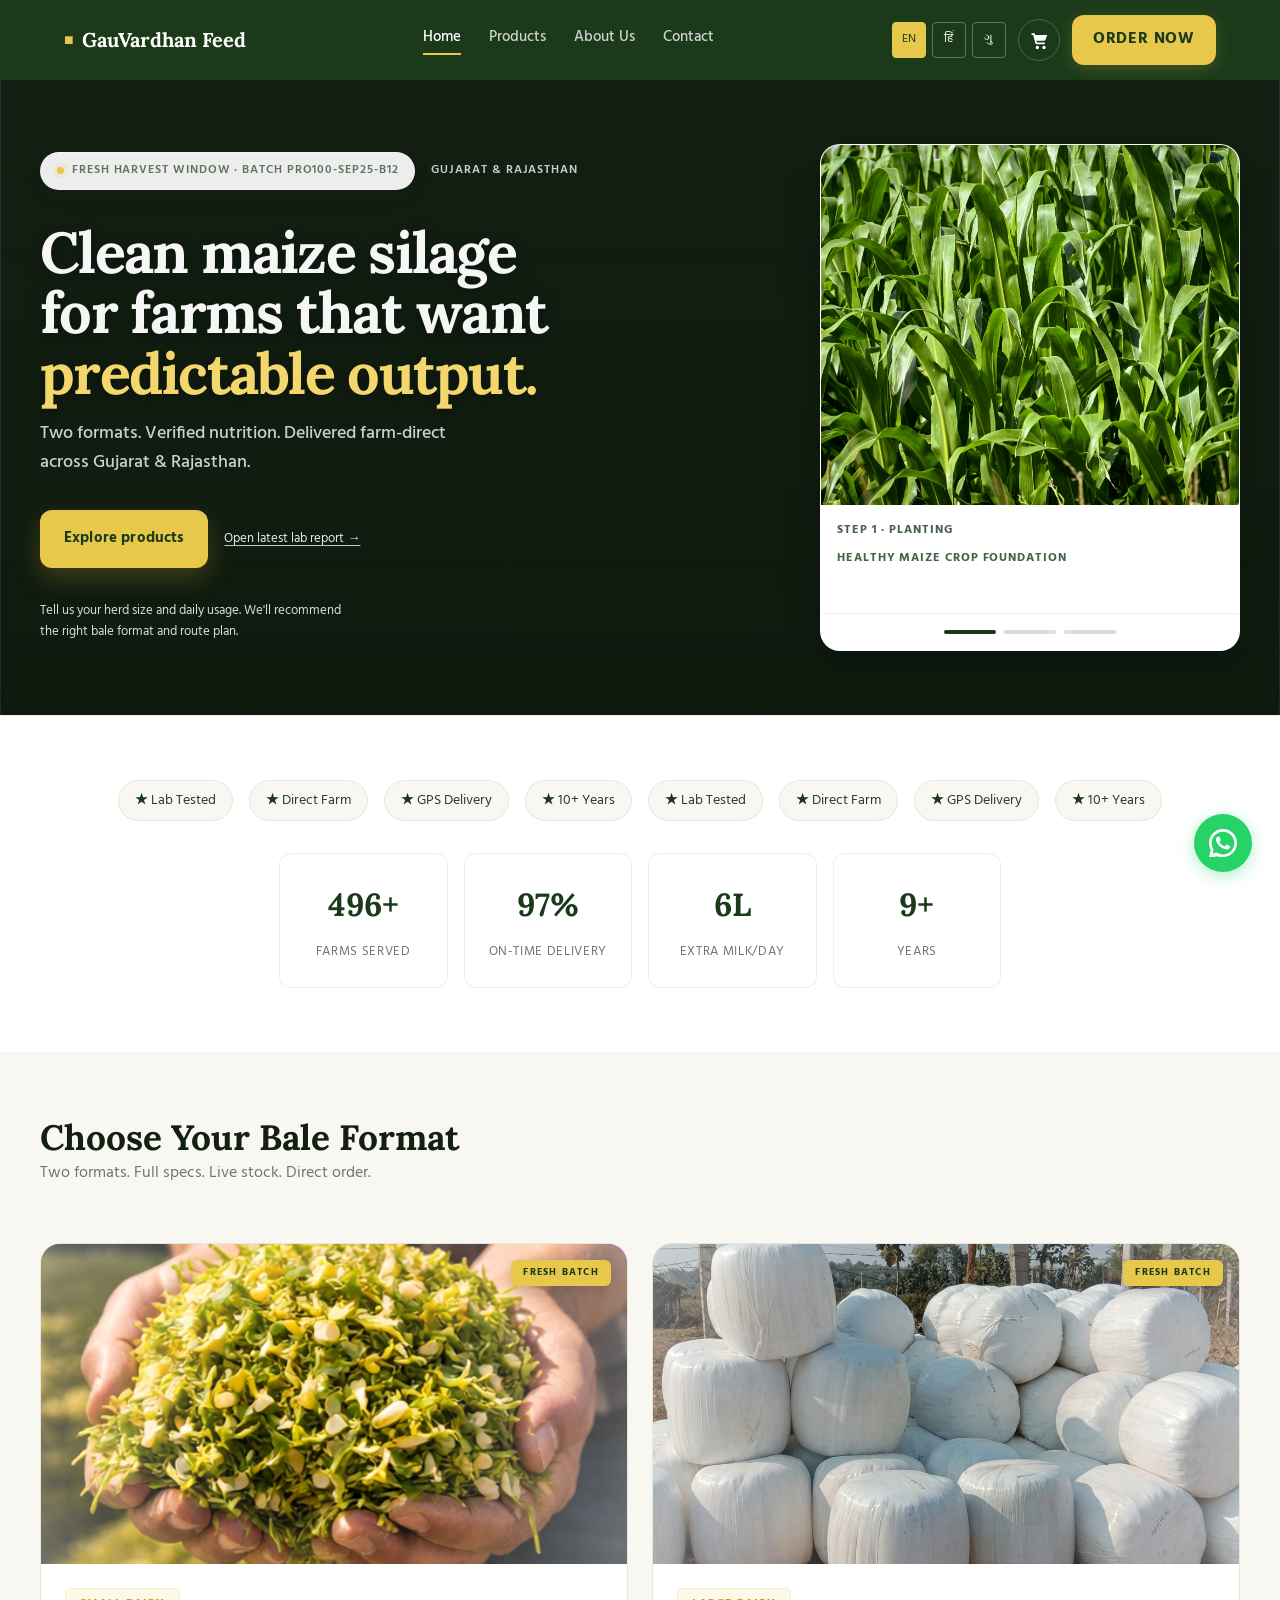
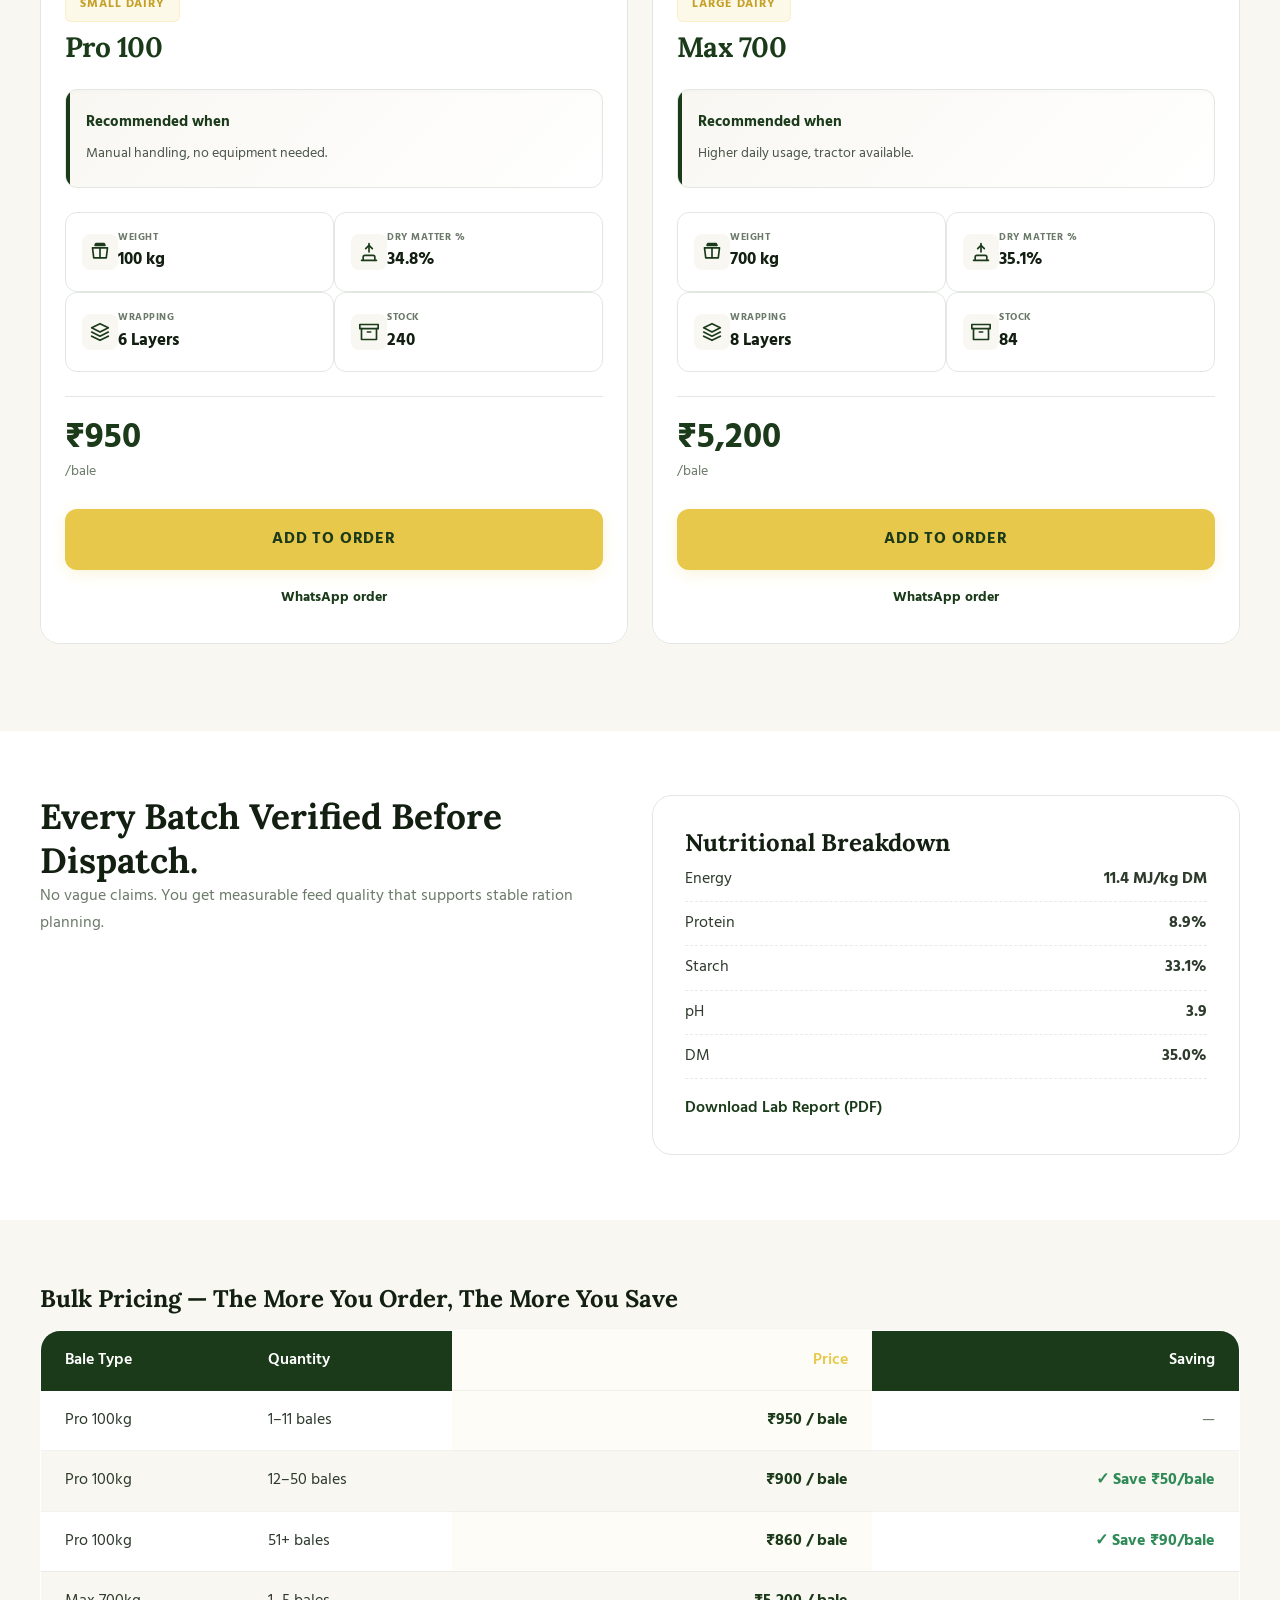
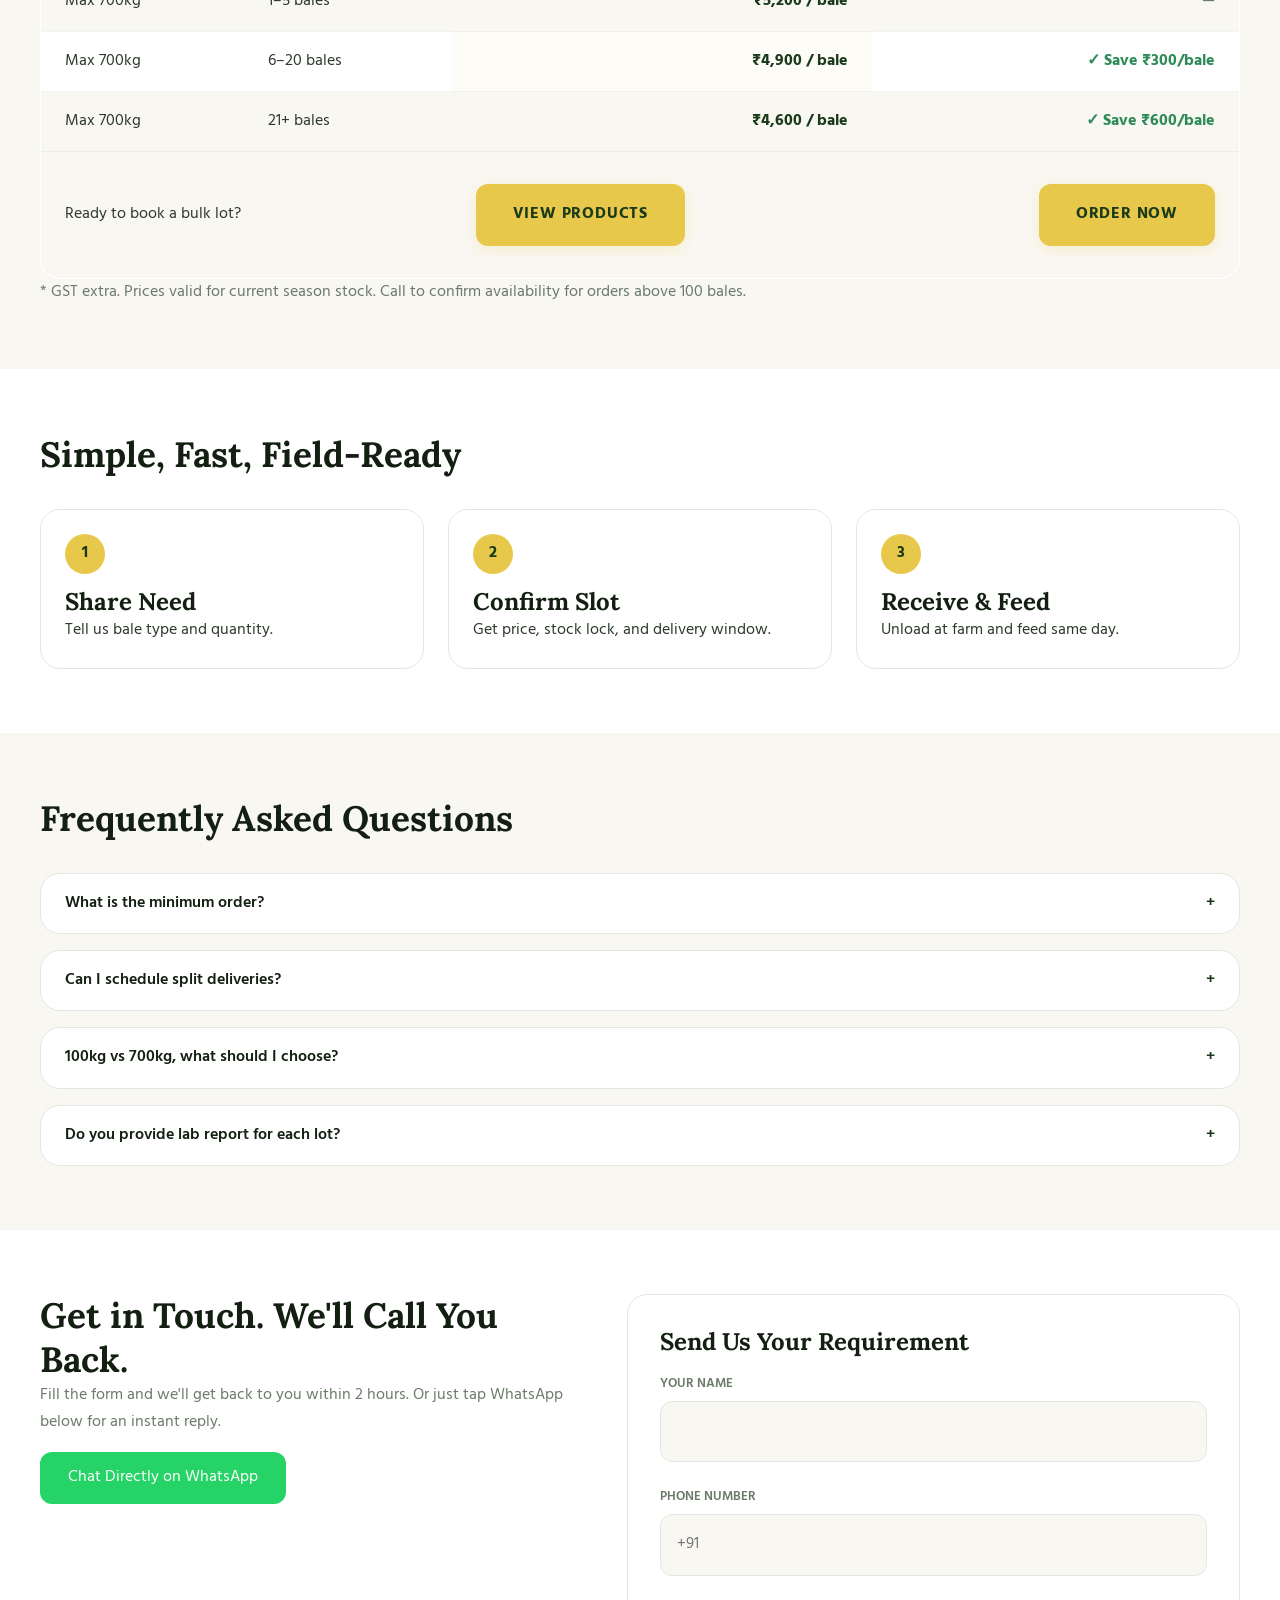
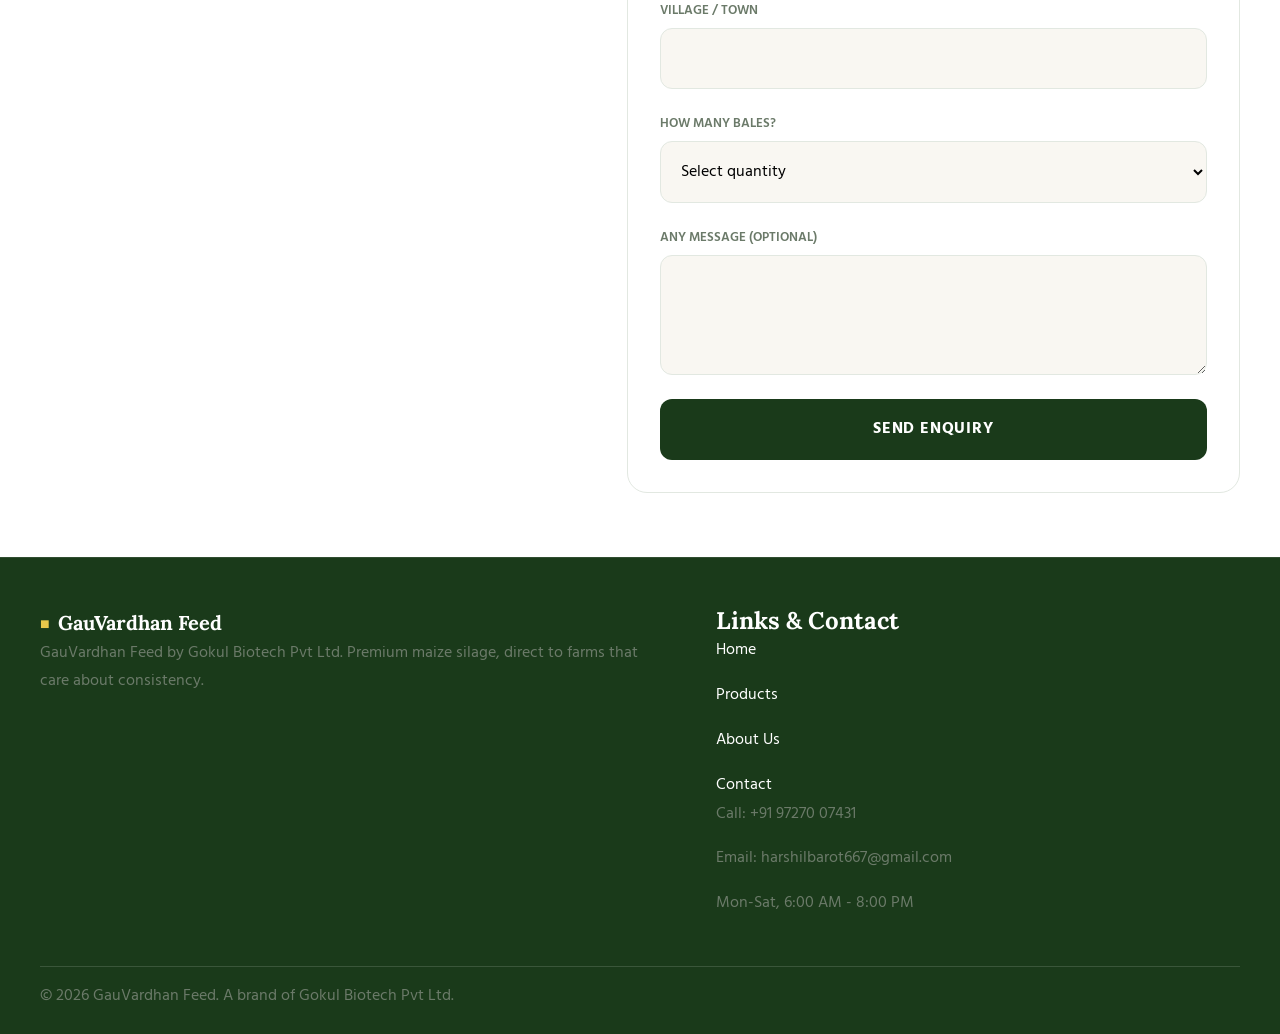
==== commit 99a71d8a: "fix: hamburger always visible on small screens, lang switcher moved to mobile nav" ====
--- a/index.html
+++ b/index.html
@@ -52,6 +52,7 @@
         <a href="product.html" class="nav-link" data-i18n="nav.products"></a>
         <a href="about.html" class="nav-link" data-i18n="nav.about"></a>
         <a href="contact.html" class="nav-link" data-i18n="nav.contact"></a>
+        <div class="lang" id="lang-mobile"><button class="active" data-lang="en">EN</button><button data-lang="hi">हिं</button><button data-lang="gu">ગુ</button></div>
       </nav>
     </div>
   </header>
--- a/css/global.css
+++ b/css/global.css
@@ -772,3 +772,34 @@
     font-size: 0.72rem;
   }
 }
+
+/* ── Very small screens: hide lang from nav, show in mobile menu ── */
+@media (max-width: 400px) {
+  .nav-right .lang {
+    display: none; /* Hidden from top bar — shown inside mobile-nav instead */
+  }
+
+  .mobile-nav .lang {
+    display: flex;
+    gap: 6px;
+    padding: 0.7rem 0;
+    border-bottom: 1px solid rgba(255, 255, 255, 0.08);
+  }
+
+  .mobile-nav .lang button {
+    min-width: 36px;
+    padding: 6px 10px;
+    font-size: 0.82rem;
+    background: transparent;
+    border: 1px solid rgba(255, 255, 255, 0.3);
+    border-radius: 4px;
+    color: var(--clr-bg-white);
+    cursor: pointer;
+  }
+
+  .mobile-nav .lang button.active {
+    background: var(--clr-accent);
+    color: var(--clr-primary);
+    border-color: var(--clr-accent);
+  }
+}
--- a/css/index.css
+++ b/css/index.css
@@ -212,9 +212,16 @@
   font-size: 1.15rem;
   font-weight: 700;
   color: var(--clr-primary);
-  line-height: 1.2;
-}
-
+}
+html, body {
+  overflow-x: hidden;
+  width: 100%;
+}
+
+img {
+  max-width: 100%;
+  display: block;
+}
 .hero-decision-meta {
   color: var(--clr-text-muted);
   font-size: 0.8rem;
@@ -1017,21 +1024,30 @@
   border-top: 1px solid rgba(255, 255, 255, 0.1);
 }
 
-/* Mobile CTA Bar Enhancements */
+/* Mobile CTA Bar */
 .mobile-cta-bar {
-  display: none; /* default hidden */
+  display: none;
   position: fixed;
   left: 0;
   right: 0;
   bottom: 0;
-  z-index: 90;
+  width: 100%; /* Explicitly constrain to viewport width */
+  box-sizing: border-box; /* Padding does not expand beyond 100% */
+  z-index: 999;
   gap: 0.75rem;
   padding: 0.8rem 1rem calc(0.8rem + env(safe-area-inset-bottom));
   background: rgba(255, 255, 255, 0.94);
   backdrop-filter: blur(18px);
+  -webkit-backdrop-filter: blur(18px);
   border-top: 1px solid rgba(28, 58, 26, 0.08);
   box-shadow: 0 -8px 20px rgba(28, 58, 26, 0.07);
-  transition: transform 0.2s ease;
+}
+
+@media (max-width: 360px) {
+  .mobile-cta-bar {
+    gap: 0.5rem;
+    padding: 0.8rem 0.75rem calc(0.8rem + env(safe-area-inset-bottom));
+  }
 }
 
 /* show on screens <= 768px */
@@ -1043,14 +1059,24 @@
 
 .mobile-cta {
   flex: 1;
+  min-width: 0; /* Allow shrinking */
   min-height: 48px;
   display: inline-flex;
   align-items: center;
   justify-content: center;
   border-radius: 12px;
-  font-weight: 600;
-  font-size: 0.95rem;
+  font-weight: 700;
+  font-size: 0.92rem;
   transition: background 0.2s, transform 0.12s;
+  text-align: center;
+  padding: 0 4px; /* Small inner padding */
+  white-space: nowrap; /* Prevent wrapping but combine with smaller font for narrow screens */
+}
+
+@media (max-width: 340px) {
+  .mobile-cta {
+    font-size: 0.82rem;
+  }
 }
 
 .mobile-cta--ghost {
@@ -1088,28 +1114,6 @@
 }
 
 
-.mobile-cta {
-  flex: 1;
-  min-height: 48px;
-  display: inline-flex;
-  align-items: center;
-  justify-content: center;
-  border-radius: 14px;
-  font-weight: 700;
-  font-size: 0.92rem;
-}
-
-.mobile-cta--ghost {
-  background: #fff;
-  border: 1px solid rgba(28, 58, 26, 0.12);
-  color: var(--clr-primary);
-}
-
-.mobile-cta--primary {
-  background: var(--clr-primary);
-  color: #fff;
-  box-shadow: 0 12px 28px rgba(28, 58, 26, 0.16);
-}
 
 .footer-logo,
 footer h3 {
@@ -1135,15 +1139,7 @@
   padding: 1rem 0 1.5rem;
 }
 
-.js .reveal {
-  opacity: 0;
-  transform: translateY(24px);
-  transition: opacity 0.6s, transform 0.6s;
-}
-
-.js .reveal.in {
-  opacity: 1;
-  transform: none;
+/* (duplicate .js .reveal block removed) */
 }
 
 .fade {
@@ -1218,45 +1214,118 @@
     font-size: 0.85rem;
   }
 
+  /* ── Pricing: card layout on mobile ── */
   .ptable-wrap {
-    margin-left: calc(var(--space-24) * -1);
-    margin-right: calc(var(--space-24) * -1);
-    border-radius: 0;
-    border-left: 0;
-    border-right: 0;
-    overflow-x: auto;
-    -webkit-overflow-scrolling: touch;
-    position: relative;
-    /* Scroll hint gradient */
-    background: linear-gradient(to right, white 30%, rgba(255, 255, 255, 0)),
-                linear-gradient(to right, rgba(255, 255, 255, 0), white 70%) 100% 0,
-                radial-gradient(farthest-side at 0 50%, rgba(0, 0, 0, 0.2), rgba(0, 0, 0, 0)),
-                radial-gradient(farthest-side at 100% 50%, rgba(0, 0, 0, 0.2), rgba(0, 0, 0, 0)) 100% 0;
-    background-repeat: no-repeat;
-    background-size: 40px 100%, 40px 100%, 14px 100%, 14px 100%;
-    background-attachment: local, local, scroll, scroll;
+    margin: 0; /* Remove negative margins — they fight overflow-x: hidden */
+    border-radius: var(--radius-lg);
+    overflow: visible;
+    background: none;
+    box-shadow: none;
+    border: none;
   }
 
   .ptable-wrap h3 {
     text-align: center;
-    padding: 0 var(--space-16);
-  }
-
+    margin-bottom: var(--space-16);
+  }
+
+  /* Hide the real table, show cards instead */
   .ptable {
-    min-width: 600px;
-  }
-
-  .cta-row td {
+    display: none;
+    min-width: unset;
+  }
+
+  /* Card list injected by ptable-wrap::after trick — we use a sibling approach via JS instead */
+  /* We build mobile cards from the existing table rows via CSS display tricks */
+  .ptable-mobile-cards {
     display: flex;
     flex-direction: column;
-    gap: 0.5rem;
-    padding: var(--space-24) var(--space-16);
-  }
-
-  .cta-row td[colspan="2"] {
-    display: block;
+    gap: var(--space-12);
+  }
+
+  .ptable-mobile-card {
+    background: var(--clr-bg-white);
+    border: 1px solid var(--clr-border);
+    border-radius: var(--radius-md);
+    padding: var(--space-16);
+    display: grid;
+    grid-template-columns: 1fr 1fr;
+    gap: var(--space-8) var(--space-16);
+    box-shadow: var(--shadow-sm);
+  }
+
+  .ptable-mobile-card.is-header {
+    background: var(--clr-primary);
+    border-color: var(--clr-primary);
+  }
+
+  .ptable-mobile-card.is-header span {
+    color: rgba(255,255,255,0.82);
+    font-size: 0.72rem;
+    font-weight: 700;
+    text-transform: uppercase;
+    letter-spacing: 0.07em;
+  }
+
+  .pm-label {
+    font-size: 0.68rem;
+    font-weight: 700;
+    text-transform: uppercase;
+    letter-spacing: 0.07em;
+    color: var(--clr-text-muted);
+  }
+
+  .pm-value {
+    font-size: 0.95rem;
+    font-weight: 700;
+    color: var(--clr-text-dark);
+  }
+
+  .pm-value.is-price {
+    color: var(--clr-primary);
+    font-size: 1.05rem;
+  }
+
+  .pm-value.is-saving {
+    color: #2e8b57;
+    font-size: 0.88rem;
+  }
+
+  .pm-cell {
+    display: flex;
+    flex-direction: column;
+    gap: 2px;
+  }
+
+  .ptable-mobile-cta {
+    display: flex;
+    flex-direction: column;
+    gap: var(--space-12);
+    margin-top: var(--space-8);
+    padding: var(--space-16);
+    background: var(--clr-bg-cream);
+    border: 1px solid var(--clr-border);
+    border-radius: var(--radius-md);
     text-align: center;
+  }
+
+  .ptable-mobile-cta p {
     font-weight: 700;
+    color: var(--clr-primary);
+    font-size: 0.95rem;
+    margin: 0;
+  }
+
+  .ptable-mobile-cta .cta-btns {
+    display: flex;
+    gap: var(--space-8);
+  }
+
+  .ptable-mobile-cta .btn-accent {
+    flex: 1;
+    padding: 12px 8px;
+    font-size: 0.85rem;
+    text-align: center;
   }
 }
 
@@ -1386,7 +1455,13 @@
   max-width: 1200px;
   padding: 0;
   gap: var(--space-48);
-  grid-template-columns: minmax(0, 1fr) minmax(0, 520px);
+  grid-template-columns: 1fr; /* Default to 1 column for mobile */
+}
+
+@media (min-width: 960px) {
+  .hero-grid {
+    grid-template-columns: minmax(0, 1fr) minmax(0, 520px);
+  }
 }
 
 .hero-copy {
@@ -1522,9 +1597,15 @@
 }
 
 .trust-stats {
-  grid-template-columns: repeat(4, minmax(0, 1fr));
+  grid-template-columns: repeat(auto-fit, minmax(140px, 1fr)); /* Make it responsive */
   gap: var(--space-16);
   padding: 0;
+}
+
+@media (max-width: 480px) {
+  .trust-stats {
+    grid-template-columns: repeat(2, 1fr); /* 2x2 on small mobile */
+  }
 }
 
 .trust-stats .s {
@@ -1648,3 +1729,14 @@
   }
 }
 
+/* ── Pricing: hide mobile cards above 960px, show table ── */
+@media (min-width: 961px) {
+  .ptable-mobile-cards {
+    display: none;
+  }
+
+  .ptable {
+    display: table; /* Override the mobile display: none */
+    min-width: unset;
+  }
+}
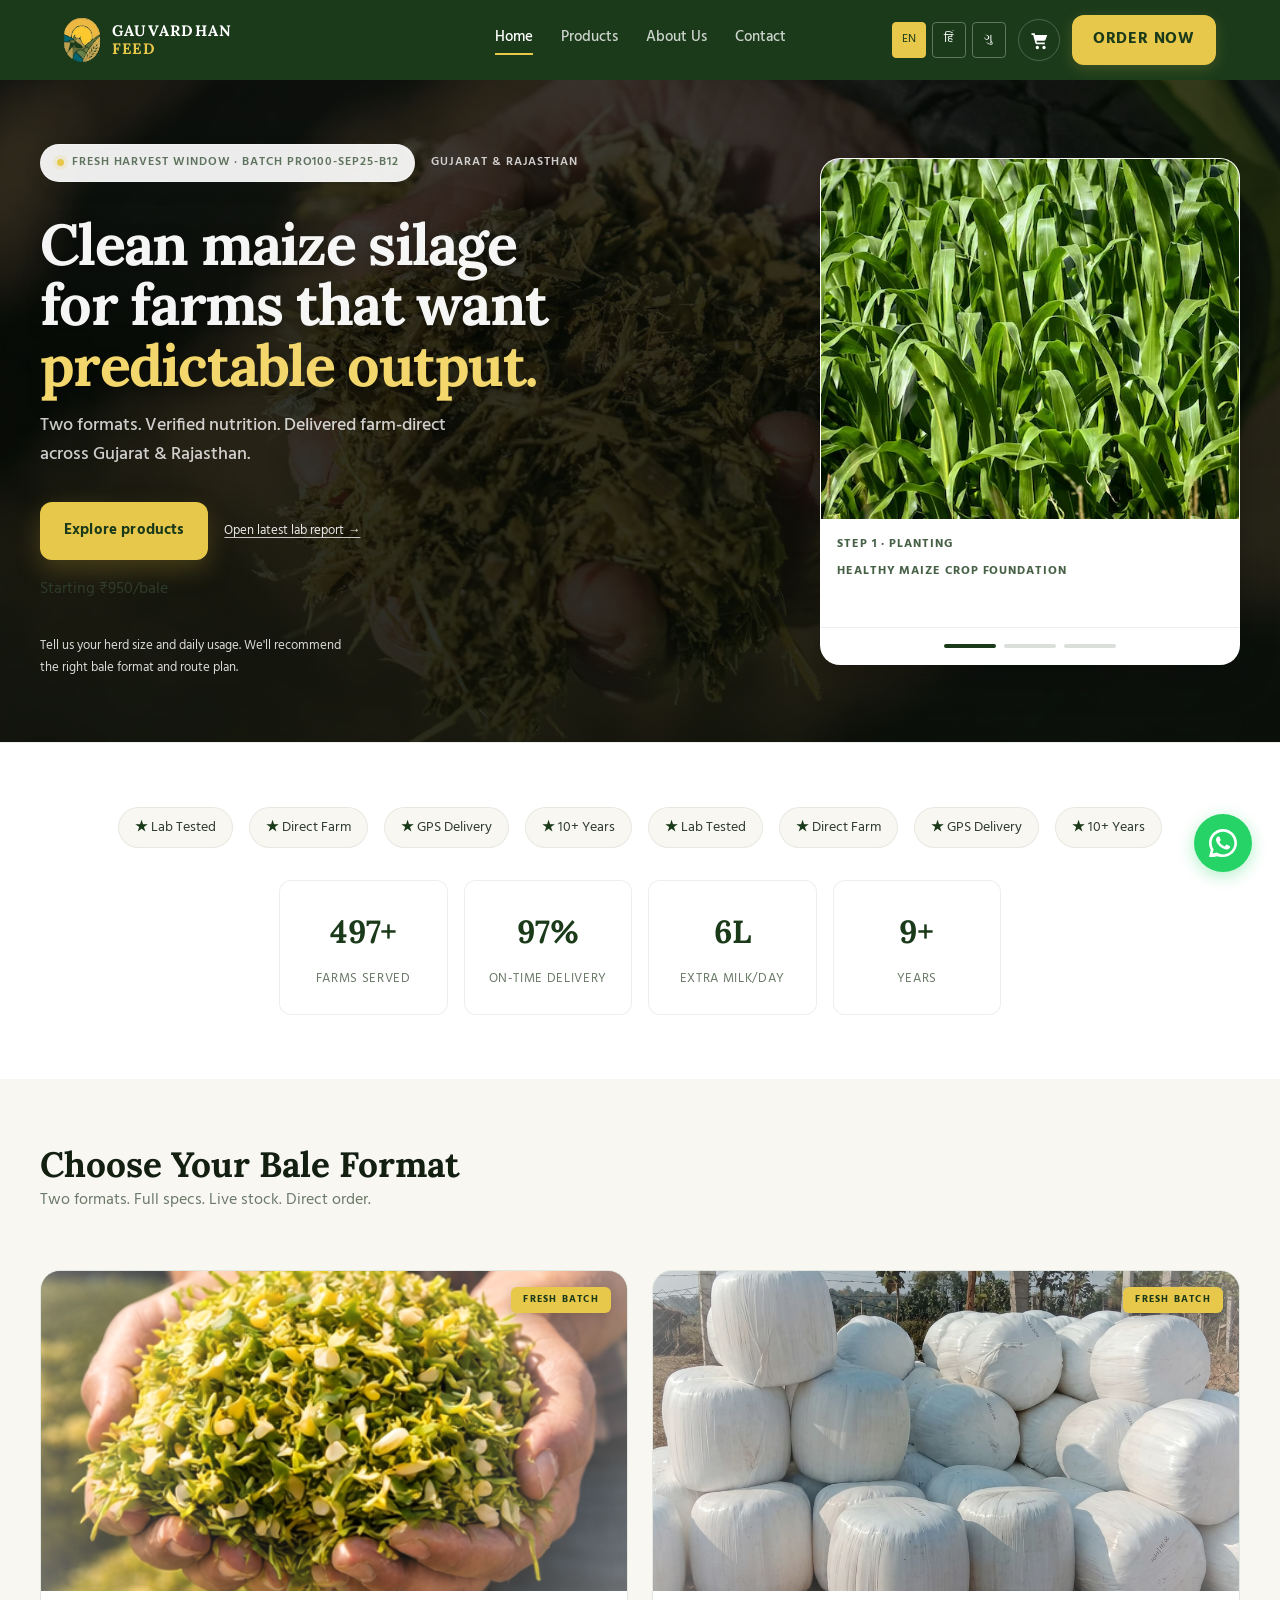
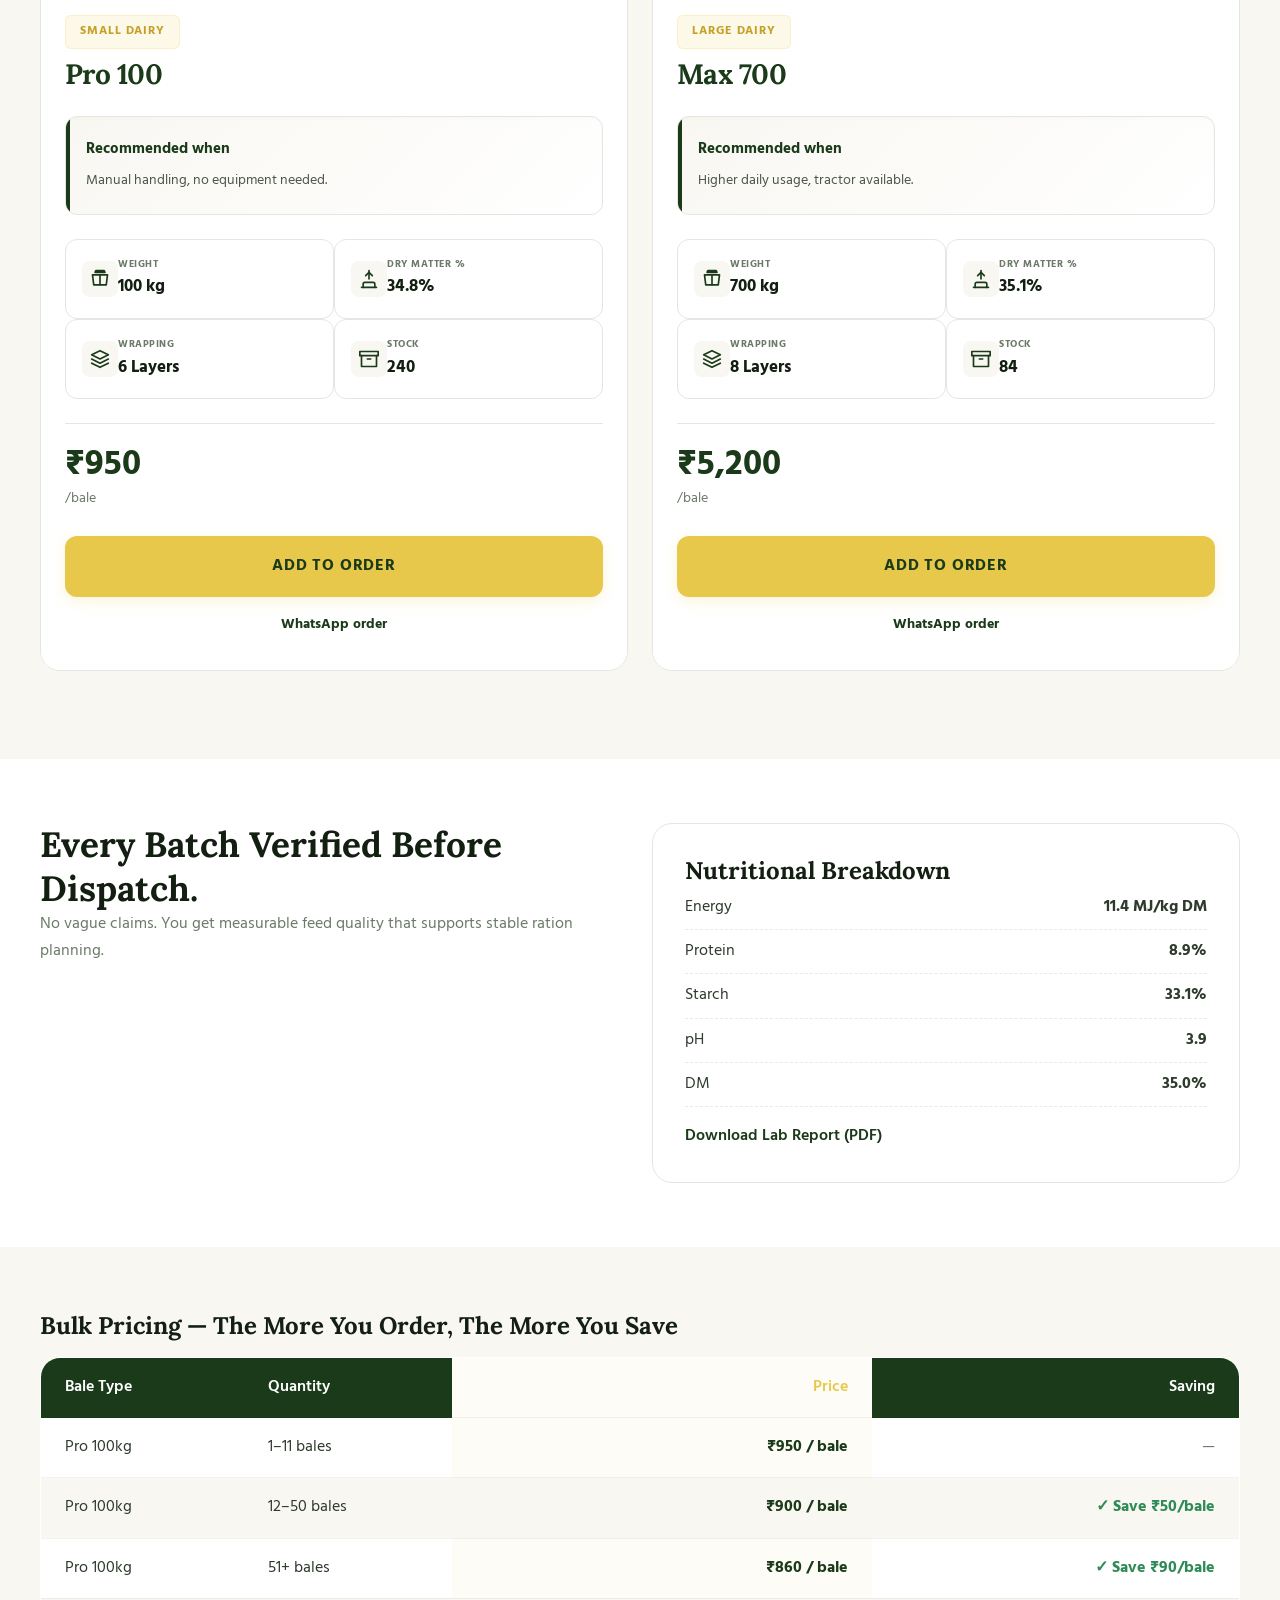
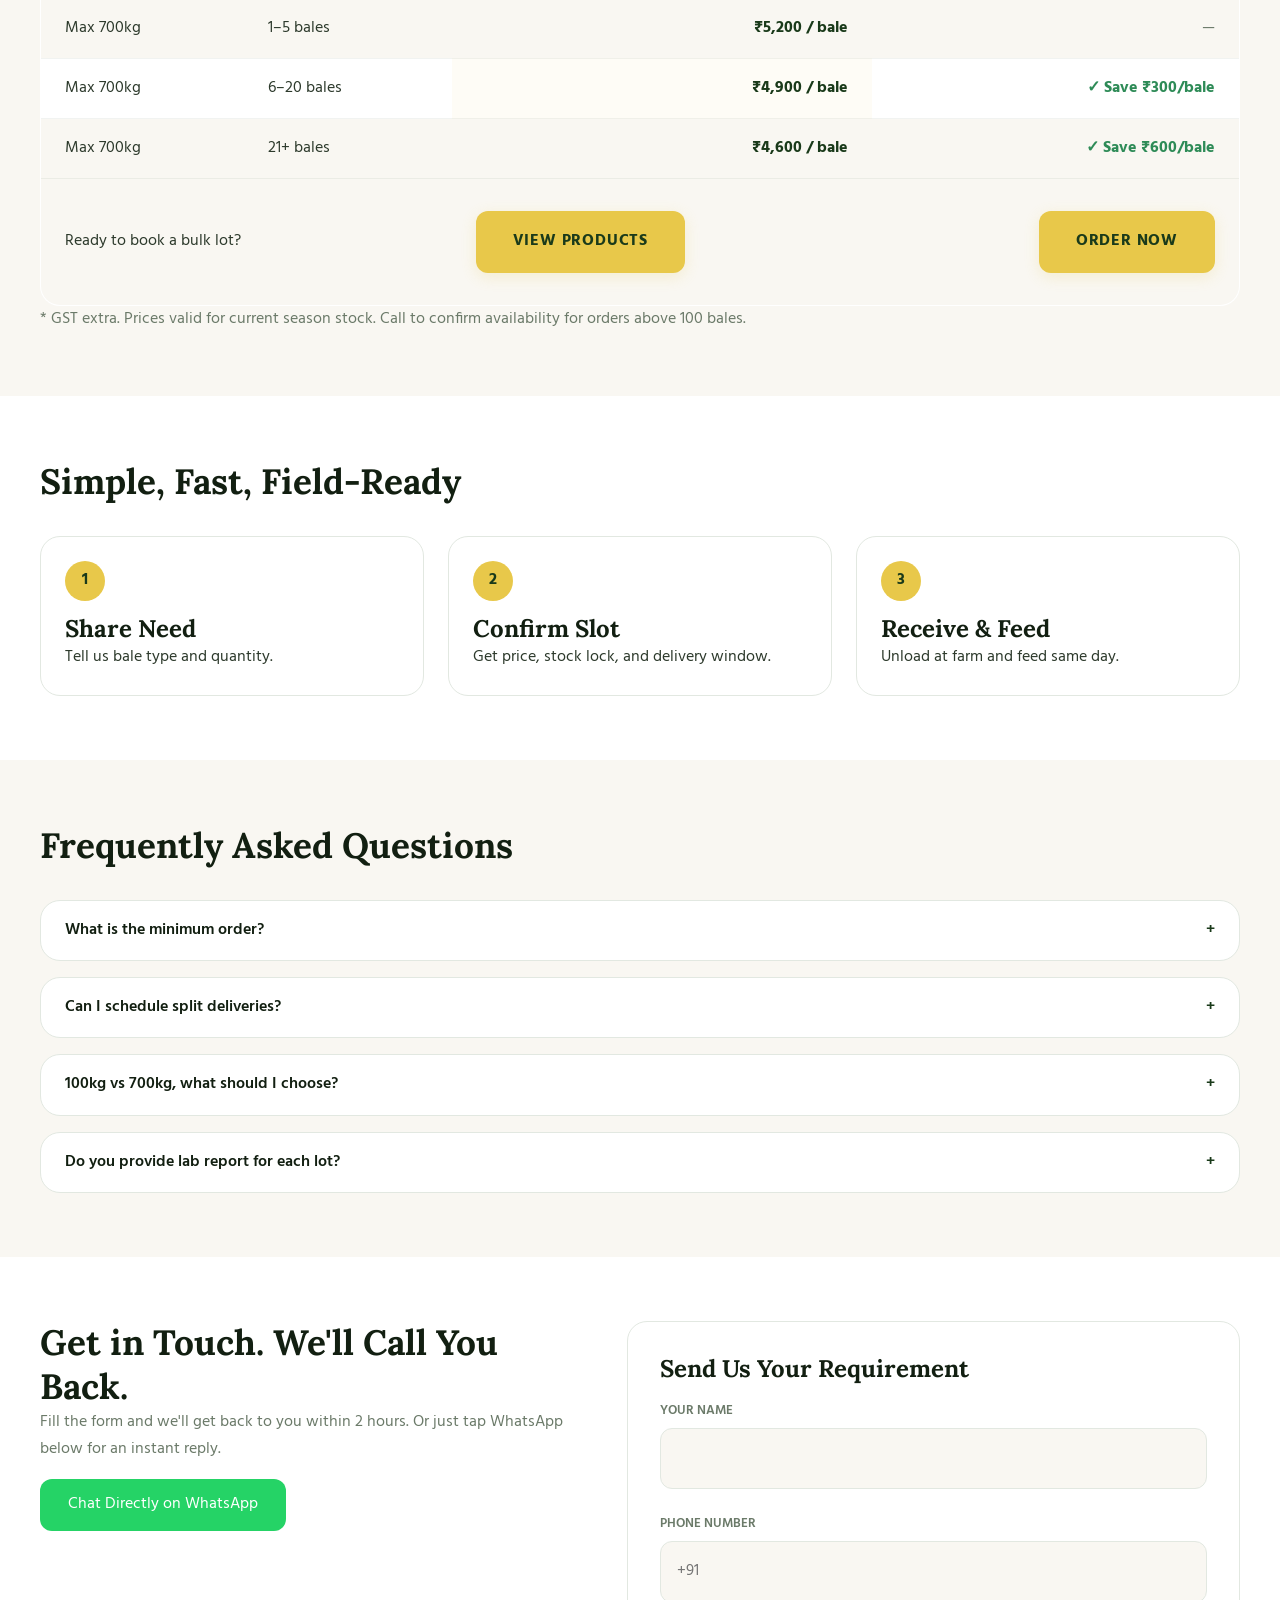
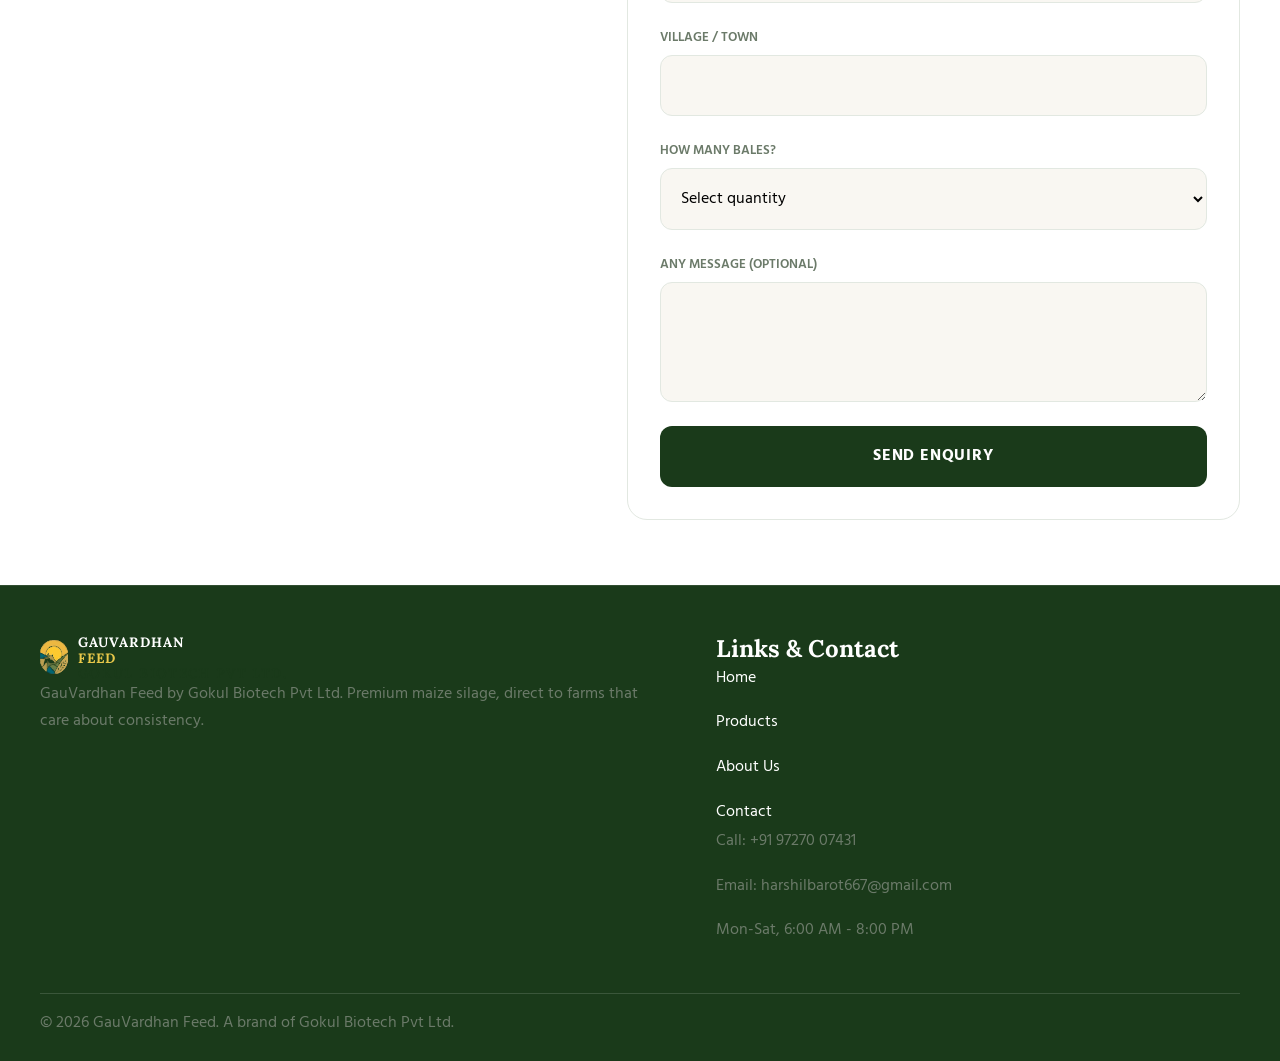
==== commit 6ddb413d: "feat: new logo, WebP images, skeleton loaders, floating WhatsApp, nav fallbacks, noscript, og-previe" ====
--- a/index.html
+++ b/index.html
@@ -1,65 +1,93 @@
 <!doctype html>
 <html lang="en">
+
 <head>
   <meta charset="UTF-8">
   <meta name="viewport" content="width=device-width,initial-scale=1">
   <title>GauVardhan Feed | Premium Maize Silage Bales – Direct to Your Farm</title>
-  <meta name="description" content="Buy premium maize silage bales direct from farm. Lab tested, GPS delivered. Starting ₹950/bale. Call +91 97270 07431.">
-  <meta name="keywords" content="maize silage bale, મકાઈ સાઈલેજ, मक्का साइलेज, silage bale Gujarat, silage bale Rajasthan, farm feed delivery">
-  <link rel="icon" type="image/svg+xml" href="data:image/svg+xml,<svg xmlns='http://www.w3.org/2000/svg' viewBox='0 0 32 32'><rect width='32' height='32' rx='8' fill='%236B3A1F'/><text y='22' x='4' font-size='16'>GV</text></svg>">
+  <meta name="description"
+    content="Buy premium maize silage bales direct from farm. Lab tested, GPS delivered. Starting ₹950/bale. Call +91 97270 07431.">
+  <meta name="keywords"
+    content="maize silage bale, મકાઈ સાઈલેજ, मक्का साइलेज, silage bale Gujarat, silage bale Rajasthan, farm feed delivery">
+  <link rel="icon" type="image/svg+xml"
+    href="data:image/svg+xml,<svg xmlns='http://www.w3.org/2000/svg' viewBox='0 0 32 32'><rect width='32' height='32' rx='8' fill='%236B3A1F'/><text y='22' x='4' font-size='16'>GV</text></svg>">
   <meta property="og:title" content="GauVardhan Feed | Premium Maize Silage Bales">
-  <meta property="og:description" content="Lab tested. Direct from farm. Starting ₹950/bale. GPS-tracked delivery across Gujarat & Rajasthan.">
-  <meta property="og:image" content="https://silagedirect.in/images/og-preview.jpg">
+  <meta property="og:description"
+    content="Lab tested. Direct from farm. Starting ₹950/bale. GPS-tracked delivery across Gujarat & Rajasthan.">
+  <meta property="og:image" content="/images/og-preview.jpg">
   <meta property="og:url" content="https://silagedirect.in">
   <meta property="og:type" content="website">
   <meta name="twitter:card" content="summary_large_image">
   <link rel="stylesheet" href="css/global.css">
   <link rel="preconnect" href="https://fonts.googleapis.com">
   <link rel="preconnect" href="https://fonts.gstatic.com" crossorigin>
-  <link href="https://fonts.googleapis.com/css2?family=Lora:wght@500;600;700&family=Hind:wght@400;500;600&family=Hind+Vadodara:wght@400;500;600&display=swap" rel="stylesheet">
+  <link
+    href="https://fonts.googleapis.com/css2?family=Lora:wght@500;600;700&family=Hind:wght@400;600&family=Baloo+Bhai+2:wght@400;600&display=swap"
+    rel="stylesheet">
   <link rel="stylesheet" href="css/index.css">
-  <link rel="preload" href="images/BACK-ground-pexels-nc-farm-bureau-mark-31110992.jpg" as="image" fetchpriority="high">
+  <link rel="preload" href="images/BACK-ground-pexels-nc-farm-bureau-mark-31110992.webp" as="image"
+    fetchpriority="high">
 </head>
+
 <body id="top" class="lang-en">
-  <a class="whatsapp-float" id="wa-float-link" href="https://wa.me/919727007431?text=Hi%2C%20I%20want%20to%20order%20maize%20silage%20bales" target="_blank" rel="noopener noreferrer" aria-label="WhatsApp">
+  <noscript>
+    <div style="background:#6B3A1F;color:#fff;text-align:center;padding:16px;font-size:16px;">
+      Please enable JavaScript to view this site, or
+      <a href="https://wa.me/919727007431" style="color:#FFD700;">order directly on WhatsApp</a>.
+    </div>
+  </noscript>
+  <a class="whatsapp-float" id="wa-float-link"
+    href="https://wa.me/919727007431?text=Hi%2C%20I%20want%20to%20order%20maize%20silage%20bales" target="_blank"
+    rel="noopener noreferrer" aria-label="WhatsApp">
     <svg viewBox="0 0 24 24" xmlns="http://www.w3.org/2000/svg">
-      <path d="M17.472 14.382c-.297-.149-1.758-.867-2.03-.967-.273-.099-.471-.148-.67.15-.197.297-.767.966-.94 1.164-.173.199-.347.223-.644.075-.297-.15-1.255-.463-2.39-1.475-.883-.788-1.48-1.761-1.653-2.059-.173-.297-.018-.458.13-.606.134-.133.298-.347.446-.52.149-.174.198-.298.298-.497.099-.198.05-.371-.025-.52-.075-.149-.669-1.612-.916-2.207-.242-.579-.487-.5-.669-.51-.173-.008-.371-.01-.57-.01-.198 0-.52.074-.792.372-.272.297-1.04 1.016-1.04 2.479 0 1.462 1.065 2.875 1.213 3.074.149.198 2.096 3.2 5.077 4.487.709.306 1.262.489 1.694.625.712.227 1.36.195 1.871.118.571-.085 1.758-.719 2.006-1.413.248-.694.248-1.289.173-1.413-.074-.124-.272-.198-.57-.347z" />
-      <path d="M12 0C5.373 0 0 5.373 0 12c0 2.126.553 4.122 1.523 5.855L.057 23.886a.75.75 0 00.917.928l6.167-1.483A11.946 11.946 0 0012 24c6.627 0 12-5.373 12-12S18.627 0 12 0zm0 21.75a9.716 9.716 0 01-4.95-1.355l-.355-.212-3.668.882.924-3.574-.231-.368A9.718 9.718 0 012.25 12C2.25 6.615 6.615 2.25 12 2.25S21.75 6.615 21.75 12 17.385 21.75 12 21.75z" />
+      <path
+        d="M17.472 14.382c-.297-.149-1.758-.867-2.03-.967-.273-.099-.471-.148-.67.15-.197.297-.767.966-.94 1.164-.173.199-.347.223-.644.075-.297-.15-1.255-.463-2.39-1.475-.883-.788-1.48-1.761-1.653-2.059-.173-.297-.018-.458.13-.606.134-.133.298-.347.446-.52.149-.174.198-.298.298-.497.099-.198.05-.371-.025-.52-.075-.149-.669-1.612-.916-2.207-.242-.579-.487-.5-.669-.51-.173-.008-.371-.01-.57-.01-.198 0-.52.074-.792.372-.272.297-1.04 1.016-1.04 2.479 0 1.462 1.065 2.875 1.213 3.074.149.198 2.096 3.2 5.077 4.487.709.306 1.262.489 1.694.625.712.227 1.36.195 1.871.118.571-.085 1.758-.719 2.006-1.413.248-.694.248-1.289.173-1.413-.074-.124-.272-.198-.57-.347z" />
+      <path
+        d="M12 0C5.373 0 0 5.373 0 12c0 2.126.553 4.122 1.523 5.855L.057 23.886a.75.75 0 00.917.928l6.167-1.483A11.946 11.946 0 0012 24c6.627 0 12-5.373 12-12S18.627 0 12 0zm0 21.75a9.716 9.716 0 01-4.95-1.355l-.355-.212-3.668.882.924-3.574-.231-.368A9.718 9.718 0 012.25 12C2.25 6.615 6.615 2.25 12 2.25S21.75 6.615 21.75 12 17.385 21.75 12 21.75z" />
     </svg>
   </a>
   <header class="site-header" id="hdr">
     <div class="container">
       <nav class="nav-inner">
-        <a href="index.html" class="nav-logo"><span class="logo-mark">■</span><span>GauVardhan Feed</span></a>
+        <a href="index.html" class="nav-logo"><img src="images/GV-LOGO.svg" alt="GauVardhan Feed" class="logo-img"><span
+            class="logo-text"><span class="logo-line logo-line--top">GauVardhan</span><span
+              class="logo-line logo-line--bottom">Feed</span></span></a>
         <div class="nav-links">
-          <a href="index.html" class="nav-link nav-link--active" data-i18n="nav.home"></a>
-          <a href="product.html" class="nav-link" data-i18n="nav.products"></a>
-          <a href="about.html" class="nav-link" data-i18n="nav.about"></a>
-          <a href="contact.html" class="nav-link" data-i18n="nav.contact"></a>
+          <a href="index.html" class="nav-link nav-link--active" data-i18n="nav.home">Home</a>
+          <a href="product.html" class="nav-link" data-i18n="nav.products">Products</a>
+          <a href="about.html" class="nav-link" data-i18n="nav.about">About</a>
+          <a href="contact.html" class="nav-link" data-i18n="nav.contact">Contact</a>
         </div>
         <div class="nav-right">
-          <div class="lang" id="lang"><button class="active" data-lang="en">EN</button><button data-lang="hi">हिं</button><button data-lang="gu">ગુ</button></div>
+          <div class="lang" id="lang"><button class="active" data-lang="en">EN</button><button
+              data-lang="hi">हिं</button><button data-lang="gu">ગુ</button></div>
           <a href="checkout.html" class="cart-icon" id="cart-icon" aria-label="Cart">
-            <svg viewBox="0 0 24 24" xmlns="http://www.w3.org/2000/svg"><path d="M7 4H3v2h2l2.6 9.59A2 2 0 0 0 9.52 17H19v-2H9.52l-.55-2H18a2 2 0 0 0 1.94-1.51L21.89 6H7.42l-.3-1.05A1.5 1.5 0 0 0 7 4zm3 15a2 2 0 1 0 0 4 2 2 0 0 0 0-4zm8 0a2 2 0 1 0 0 4 2 2 0 0 0 0-4z" /></svg>
+            <svg viewBox="0 0 24 24" xmlns="http://www.w3.org/2000/svg">
+              <path
+                d="M7 4H3v2h2l2.6 9.59A2 2 0 0 0 9.52 17H19v-2H9.52l-.55-2H18a2 2 0 0 0 1.94-1.51L21.89 6H7.42l-.3-1.05A1.5 1.5 0 0 0 7 4zm3 15a2 2 0 1 0 0 4 2 2 0 0 0 0-4zm8 0a2 2 0 1 0 0 4 2 2 0 0 0 0-4z" />
+            </svg>
             <span class="cart-badge" id="cart-count">0</span>
           </a>
           <a href="checkout.html" class="btn-accent nav-cta" data-i18n="common.orderNow"></a>
-          <button class="nav-toggle" id="nav-toggle" type="button" aria-label="Toggle menu" aria-expanded="false" aria-controls="mobile-nav">☰</button>
+          <button class="nav-toggle" id="nav-toggle" type="button" aria-label="Toggle menu" aria-expanded="false"
+            aria-controls="mobile-nav">☰</button>
         </div>
       </nav>
       <nav class="mobile-nav" id="mobile-nav">
-        <a href="index.html" class="nav-link nav-link--active" data-i18n="nav.home"></a>
-        <a href="product.html" class="nav-link" data-i18n="nav.products"></a>
-        <a href="about.html" class="nav-link" data-i18n="nav.about"></a>
-        <a href="contact.html" class="nav-link" data-i18n="nav.contact"></a>
-        <div class="lang" id="lang-mobile"><button class="active" data-lang="en">EN</button><button data-lang="hi">हिं</button><button data-lang="gu">ગુ</button></div>
+        <a href="index.html" class="nav-link nav-link--active" data-i18n="nav.home">Home</a>
+        <a href="product.html" class="nav-link" data-i18n="nav.products">Products</a>
+        <a href="about.html" class="nav-link" data-i18n="nav.about">About</a>
+        <a href="contact.html" class="nav-link" data-i18n="nav.contact">Contact</a>
+        <div class="lang" id="lang-mobile"><button class="active" data-lang="en">EN</button><button
+            data-lang="hi">हिं</button><button data-lang="gu">ગુ</button></div>
       </nav>
     </div>
   </header>
   <main id="app">
     <section class="hero-section">
       <div class="hero-bg-container">
-        <img src="images/BACK-ground-pexels-nc-farm-bureau-mark-31110992.jpg" alt="" class="hero-bg-img" fetchpriority="high" width="1920" height="1080">
+        <img src="images/BACK-ground-pexels-nc-farm-bureau-mark-31110992.webp" alt="" class="hero-bg-img"
+          fetchpriority="high" width="1920" height="1080">
       </div>
       <div class="container hero-shell">
         <div class="hero-grid hero-stage">
@@ -67,32 +95,46 @@
             <div class="hero-kicker-row">
               <div class="hero-badge">
                 <span class="hero-badge-dot"></span>
-                <span class="hero-badge-text" data-i18n="index.heroBadge">Fresh harvest window · Batch PRO100-SEP25-B12</span>
+                <span class="hero-badge-text" data-i18n="index.heroBadge">Fresh harvest window · Batch
+                  PRO100-SEP25-B12</span>
               </div>
               <span class="hero-region-note" data-i18n="common.gujaRajas"></span>
             </div>
-            <h1 class="hero-h1" data-i18n="index.heroTitle" data-i18n-html="true">Clean maize silage for farms that want <span class="hero-accent">predictable output.</span></h1>
-            <p class="hero-sub" data-i18n="index.heroSub">Two formats. Verified nutrition. Delivered farm-direct across Gujarat & Rajasthan.</p>
+            <h1 class="hero-h1" data-i18n="index.heroTitle" data-i18n-html="true">Clean maize silage for farms that want
+              <span class="hero-accent">predictable output.</span>
+            </h1>
+            <p class="hero-sub" data-i18n="index.heroSub">Two formats. Verified nutrition. Delivered farm-direct across
+              Gujarat & Rajasthan.</p>
             <div class="hero-actions">
               <a href="#products" class="btn-gold" data-i18n="index.heroCtaPrimary">Explore products</a>
-              <button id="lab-preview-btn" class="hero-ghost-link" type="button" data-i18n="index.heroCtaSecondary">Open latest lab report →</button>
-            </div>
-            <p class="hero-microcopy" data-i18n="index.heroAssist">Tell us your herd size and daily usage. We'll recommend the right bale format and route plan.</p>
+              <button id="lab-preview-btn" class="hero-ghost-link" type="button" data-i18n="index.heroCtaSecondary">Open
+                latest lab report →</button>
+            </div>
+            <span class="price-anchor">Starting ₹950/bale</span>
+            <p class="hero-microcopy" data-i18n="index.heroAssist">Tell us your herd size and daily usage. We'll
+              recommend the right bale format and route plan.</p>
           </div>
           <div class="hero-visual hero-right">
             <div class="hero-media-card">
               <div class="hero-story-carousel" id="hero-story-carousel">
                 <article class="hero-story-slide is-active">
-                  <img src="images/plants-pexels-alexasfotos-32981470.jpg" alt="Maize crop in planting stage" class="hero-img" width="600" height="400" fetchpriority="high">
-                  <div class="hero-photo-meta"><span class="hero-photo-label">Step 1 · Planting</span><span class="hero-photo-batch">Healthy maize crop foundation</span></div>
+                  <img src="images/plants-pexels-alexasfotos-32981470.webp" alt="Maize crop in planting stage"
+                    class="hero-img" width="600" height="400" fetchpriority="high">
+                  <div class="hero-photo-meta"><span class="hero-photo-label">Step 1 · Planting</span><span
+                      class="hero-photo-batch">Healthy maize crop foundation</span></div>
                 </article>
                 <article class="hero-story-slide">
-                  <img src="images/harvesting-pexels-wolfgang-weiser-467045605-18140203.jpg" alt="Maize harvesting in progress" class="hero-img" width="600" height="400" loading="lazy">
-                  <div class="hero-photo-meta"><span class="hero-photo-label">Step 2 · Harvesting</span><span class="hero-photo-batch">Harvested at the right moisture window</span></div>
+                  <img src="images/harvesting-pexels-wolfgang-weiser-467045605-18140203.webp"
+                    alt="Maize harvesting in progress" class="hero-img" width="600" height="400" loading="lazy">
+                  <div class="hero-photo-meta"><span class="hero-photo-label">Step 2 · Harvesting</span><span
+                      class="hero-photo-batch">Harvested at the right moisture window</span></div>
                 </article>
                 <article class="hero-story-slide">
-                  <img src="images/bales-Gemini_Generated_Image_jpz8rzjpz8rzjpz8.png" alt="Finished maize silage bales ready for dispatch" class="hero-img" width="600" height="400" loading="lazy">
-                  <div class="hero-photo-meta"><span class="hero-photo-label">Step 3 · Baling</span><span class="hero-photo-batch">Wrapped bales ready for farm delivery</span></div>
+                  <img src="images/bales-Gemini_Generated_Image_jpz8rzjpz8rzjpz8.webp"
+                    alt="Finished maize silage bales ready for dispatch" class="hero-img" width="600" height="400"
+                    loading="lazy">
+                  <div class="hero-photo-meta"><span class="hero-photo-label">Step 3 · Baling</span><span
+                      class="hero-photo-batch">Wrapped bales ready for farm delivery</span></div>
                 </article>
               </div>
               <div class="hero-story-dots" id="hero-story-dots" aria-label="Hero story steps">
@@ -129,7 +171,8 @@
         <article class="lab">
           <h3 data-i18n="index.qCard"></h3>
           <div id="lab"></div>
-          <a href="documents/SilageDirect_Lab_Report.pdf" class="dl" data-i18n="index.qDl" target="_blank" download="GauVardhan_Feed_Lab_Report.pdf"></a>
+          <a href="documents/SilageDirect_Lab_Report.pdf" class="dl" data-i18n="index.qDl" target="_blank"
+            download="GauVardhan_Feed_Lab_Report.pdf"></a>
         </article>
       </div>
     </section>
@@ -164,24 +207,29 @@
           <div class="form-intro">
             <h2 data-i18n="index.formT"></h2>
             <p data-i18n="index.formSub"></p>
-            <a id="wa-direct-link" href="https://wa.me/919727007431?text=Hi%2C%20I%20want%20to%20order%20maize%20silage%20bales" target="_blank" rel="noopener noreferrer" class="wa-direct"><span data-i18n="index.formWa"></span></a>
+            <a id="wa-direct-link"
+              href="https://wa.me/919727007431?text=Hi%2C%20I%20want%20to%20order%20maize%20silage%20bales"
+              target="_blank" rel="noopener noreferrer" class="wa-direct"><span data-i18n="index.formWa"></span></a>
           </div>
           <div class="form-box">
             <h3 data-i18n="index.formBoxT"></h3>
             <div class="frow">
               <div class="frow2">
-                <div class="fgroup"><label data-i18n="index.formFname"></label><input type="text" id="f-name" autocomplete="name"></div>
-                <div class="fgroup"><label data-i18n="index.formFphone"></label><input type="tel" id="f-phone" autocomplete="tel" placeholder="+91"></div>
+                <div class="fgroup"><label data-i18n="index.formFname"></label><input type="text" id="f-name"
+                    autocomplete="name"></div>
+                <div class="fgroup"><label data-i18n="index.formFphone"></label><input type="tel" id="f-phone"
+                    autocomplete="tel" placeholder="+91"></div>
               </div>
               <div class="fgroup"><label data-i18n="index.formFvillage"></label><input type="text" id="f-village"></div>
               <div class="fgroup"><label data-i18n="index.formFbales"></label><select id="f-bales">
-                <option value="" data-i18n="index.formFsel"></option>
-                <option value="12-24">12–24 bales</option>
-                <option value="25-50">25–50 bales</option>
-                <option value="51-100">51–100 bales</option>
-                <option value="100+">100+ bales</option>
-              </select></div>
-              <div class="fgroup"><label data-i18n="index.formFmsg"></label><textarea id="f-msg" rows="3"></textarea></div>
+                  <option value="" data-i18n="index.formFsel"></option>
+                  <option value="12-24">12–24 bales</option>
+                  <option value="25-50">25–50 bales</option>
+                  <option value="51-100">51–100 bales</option>
+                  <option value="100+">100+ bales</option>
+                </select></div>
+              <div class="fgroup"><label data-i18n="index.formFmsg"></label><textarea id="f-msg" rows="3"></textarea>
+              </div>
               <button class="btn-primary" id="f-submit"><span data-i18n="index.formFsend"></span></button>
               <div class="form-msg" id="f-msg-status"></div>
             </div>
@@ -193,31 +241,48 @@
   <div class="lab-modal" id="lab-modal" aria-hidden="true">
     <div class="lab-dialog" role="dialog" aria-modal="true" aria-labelledby="lab-modal-title">
       <div class="lab-head">
-        <h4 id="lab-modal-title" data-i18n="index.labModalT"></h4><button class="lab-close" id="lab-close" type="button" aria-label="Close">✕</button>
-      </div>
-      <div class="lab-frame"><iframe src="documents/SilageDirect_Lab_Report.pdf#view=FitH" title="Lab report preview"></iframe></div>
-      <div class="lab-foot"><a class="btn-primary" href="documents/SilageDirect_Lab_Report.pdf" download="GauVardhan_Feed_Lab_Report.pdf"><span data-i18n="index.labDownload"></span></a><a class="btn-outline" href="documents/SilageDirect_Lab_Report.pdf" target="_blank" rel="noopener noreferrer"><span data-i18n="index.labNewTab"></span></a></div>
+        <h4 id="lab-modal-title" data-i18n="index.labModalT"></h4><button class="lab-close" id="lab-close" type="button"
+          aria-label="Close">✕</button>
+      </div>
+      <div class="lab-frame"><iframe src="documents/SilageDirect_Lab_Report.pdf#view=FitH" title="Lab report preview">
+          <p>Your browser cannot display PDFs.
+            <a href="documents/SilageDirect_Lab_Report.pdf" download>Download the lab report</a>.
+          </p>
+        </iframe></div>
+      <div class="lab-foot"><a class="btn-primary" href="documents/SilageDirect_Lab_Report.pdf"
+          download="GauVardhan_Feed_Lab_Report.pdf"><span data-i18n="index.labDownload"></span></a><a
+          class="btn-outline" href="documents/SilageDirect_Lab_Report.pdf" target="_blank"
+          rel="noopener noreferrer"><span data-i18n="index.labNewTab"></span></a></div>
     </div>
   </div>
   <footer>
     <div class="container fgrid">
       <div>
-        <a href="index.html" class="nav-logo footer-logo"><span class="logo-mark">■</span><span>GauVardhan Feed</span></a>
+        <a href="index.html" class="nav-logo footer-logo"><img src="images/GV-LOGO.svg" alt="GauVardhan Feed"
+            class="logo-img"><span class="logo-text"><span class="logo-line logo-line--top">GauVardhan</span><span
+              class="logo-line logo-line--bottom">Feed</span><span class="logo-line logo-line--subtitle">GOKUL BIOTECH
+              PVT LTD.</span></span></a>
         <p class="tag" data-i18n="f.tag"></p>
       </div>
       <div>
         <h3 data-i18n="f.t"></h3>
-        <div class="fl"><a href="index.html" data-i18n="nav.home"></a><a href="product.html" data-i18n="nav.products"></a><a href="about.html" data-i18n="nav.about"></a><a href="contact.html" data-i18n="nav.contact"></a></div>
-        <div class="ct"><a href="tel:+919727007431" data-i18n="f.call"></a><a href="mailto:harshilbarot667@gmail.com" data-i18n="f.mail"></a><span data-i18n="f.h"></span></div>
+        <div class="fl"><a href="index.html" data-i18n="nav.home">Home</a><a href="product.html"
+            data-i18n="nav.products">Products</a><a href="about.html" data-i18n="nav.about">About</a><a
+            href="contact.html" data-i18n="nav.contact">Contact</a></div>
+        <div class="ct"><a href="tel:+919727007431" data-i18n="f.call"></a><a href="mailto:harshilbarot667@gmail.com"
+            data-i18n="f.mail"></a><span data-i18n="f.h"></span></div>
       </div>
     </div>
     <div class="container copy" data-i18n="f.c"></div>
   </footer>
   <div class="mobile-cta-bar">
     <a href="tel:+919727007431" class="mobile-cta mobile-cta--ghost" data-i18n="common.mobileCall">Call now</a>
-    <a href="https://wa.me/919727007431?text=Hi%2C%20I%20want%20to%20order%20maize%20silage%20bales" target="_blank" rel="noopener noreferrer" class="mobile-cta mobile-cta--primary" id="mobile-wa-link" data-i18n="common.mobileWhatsApp">WhatsApp order</a>
+    <a href="https://wa.me/919727007431?text=Hi%2C%20I%20want%20to%20order%20maize%20silage%20bales" target="_blank"
+      rel="noopener noreferrer" class="mobile-cta mobile-cta--primary" id="mobile-wa-link"
+      data-i18n="common.mobileWhatsApp">WhatsApp order</a>
   </div>
   <script type="module" src="js/cart.js"></script>
   <script type="module" src="js/index.js"></script>
 </body>
-</html>
+
+</html>
--- a/css/global.css
+++ b/css/global.css
@@ -319,14 +319,29 @@
   padding: var(--space-24) 0;
 }
 
-body.lang-hi {
+:lang(hi) {
   --font-body: "Hind", sans-serif;
   --font-heading: "Hind", sans-serif;
 }
 
-body.lang-gu {
-  --font-body: var(--font-body-guj);
-  --font-heading: var(--font-body-guj);
+:lang(gu) {
+  --font-body: "Baloo Bhai 2", sans-serif;
+  --font-heading: "Baloo Bhai 2", sans-serif;
+}
+
+:lang(hi), :lang(gu) {
+  font-weight: 400;
+}
+
+:lang(hi) h1, :lang(hi) h2, :lang(hi) h3, :lang(hi) h4, :lang(hi) h5, :lang(hi) h6,
+:lang(gu) h1, :lang(gu) h2, :lang(gu) h3, :lang(gu) h4, :lang(gu) h5, :lang(gu) h6,
+:lang(hi) .btn-primary, :lang(gu) .btn-primary,
+:lang(hi) .btn-accent, :lang(gu) .btn-accent,
+:lang(hi) .btn-gold, :lang(gu) .btn-gold,
+:lang(hi) .nav-cta, :lang(gu) .nav-cta,
+:lang(hi) strong, :lang(gu) strong,
+:lang(hi) b, :lang(gu) b {
+  font-weight: 600;
 }
 
 *,
@@ -566,30 +581,67 @@
 .nav-logo {
   color: var(--clr-bg-white);
   font-family: var(--font-heading);
-  font-size: 1.25rem;
   font-weight: 700;
   text-decoration: none;
   display: flex;
   align-items: center;
-  gap: 8px;
+  gap: 12px;
   white-space: nowrap;
-}
-
-@media (max-width: 380px) {
-  .nav-logo {
-    font-size: 1.1rem;
-  }
-}
-
-.nav-logo .logo-mark {
+  flex: 1;
+}
+
+.nav-logo .logo-img {
+  width: 36px;
+  height: auto;
+  display: block;
+}
+
+.nav-logo .logo-text {
+  display: flex;
+  flex-direction: column;
+  gap: 0;
+  line-height: 1.2;
+}
+
+.nav-logo .logo-line {
+  display: block;
+  text-transform: uppercase;
+  letter-spacing: 0.08em;
+  font-size: 0.95rem;
+}
+
+.nav-logo .logo-line--top {
+  color: var(--clr-bg-white);
+}
+
+.nav-logo .logo-line--bottom {
   color: var(--clr-accent);
-  font-size: 1rem;
+}
+
+.nav-logo .logo-line--subtitle {
+  font-size: 0.6rem;
+  color: var(--clr-primary);
+  font-weight: 600;
+  letter-spacing: 0.1em;
+  line-height: 1.1;
+}
+
+.nav-logo.footer-logo {
+  gap: 10px;
+}
+
+.nav-logo.footer-logo .logo-img {
+  width: 28px;
+}
+
+.nav-logo.footer-logo .logo-line {
+  font-size: 0.85rem;
 }
 
 .nav-links {
   display: flex;
   gap: 1.75rem;
-  margin: 0 auto;
+  flex: 0 0 auto;
 }
 
 .nav-link {
@@ -612,6 +664,8 @@
   display: flex;
   align-items: center;
   gap: 12px;
+  flex: 1;
+  justify-content: flex-end;
 }
 
 .lang {
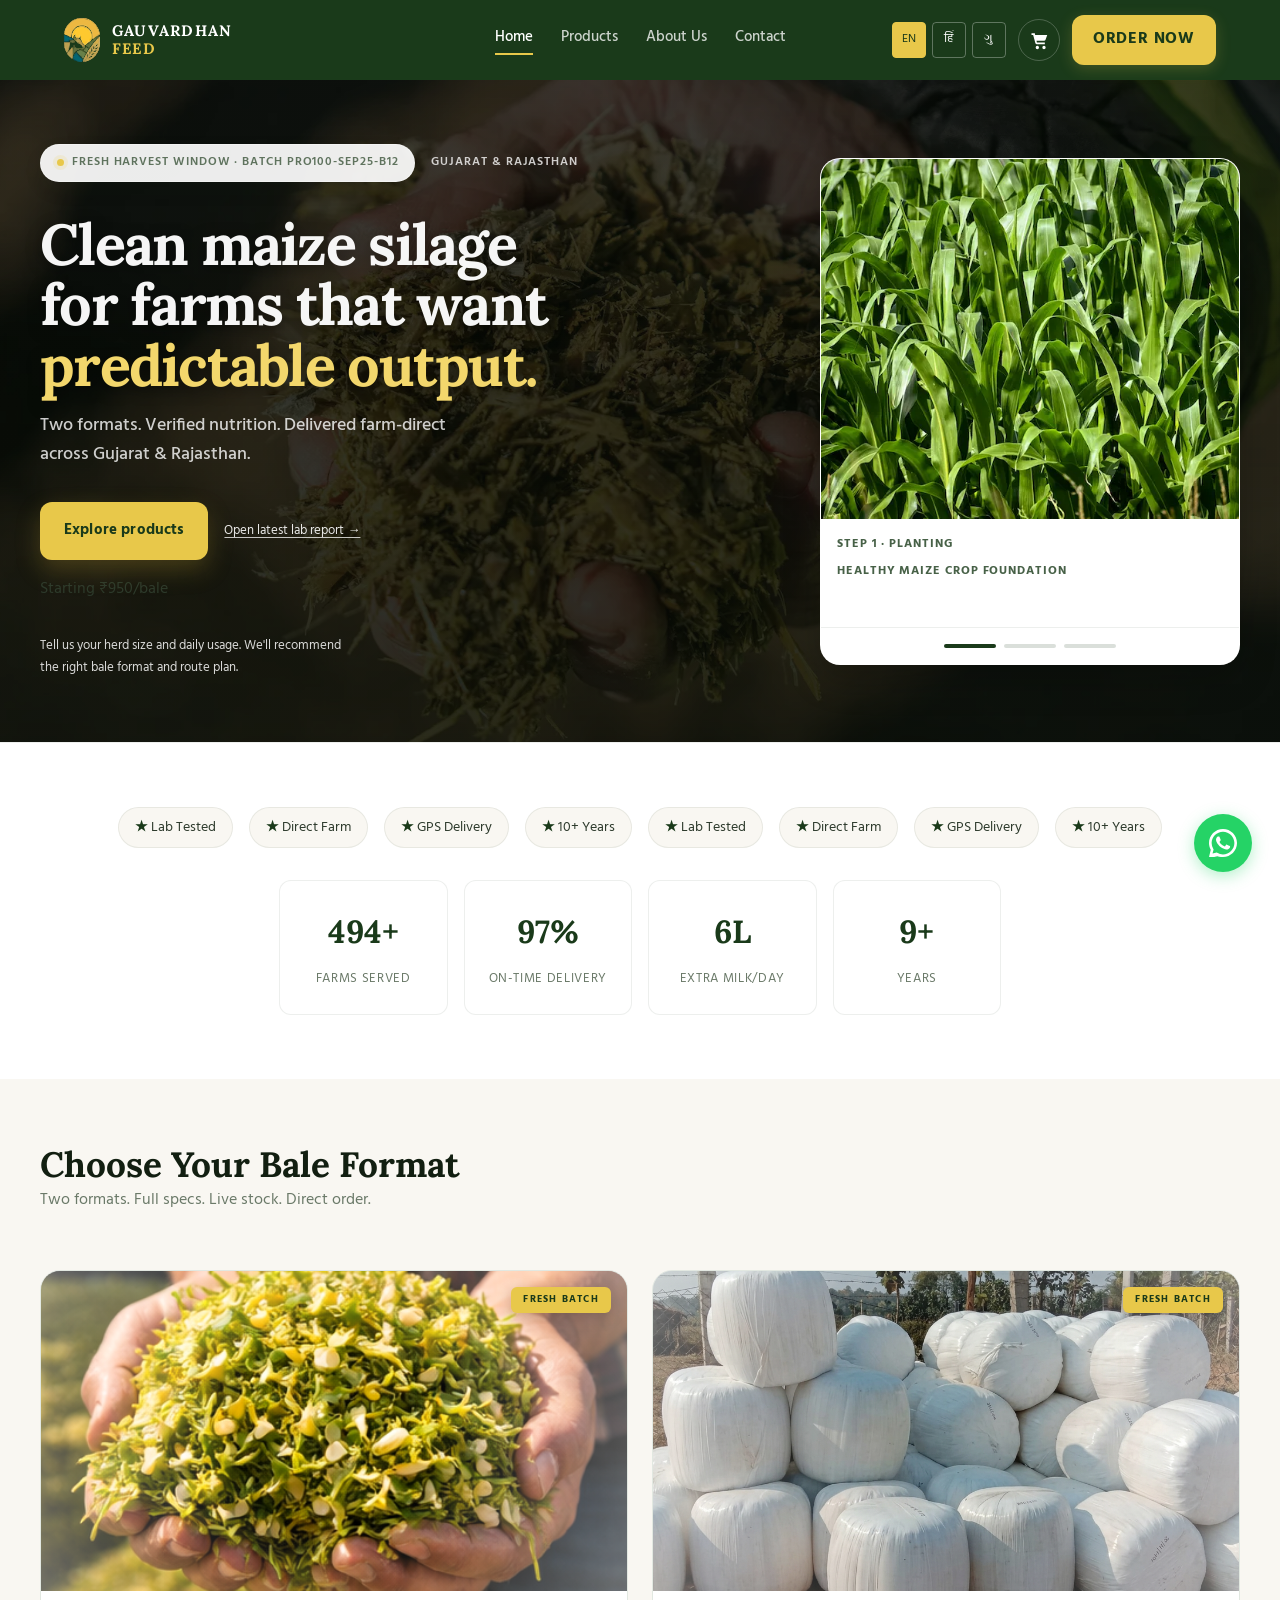
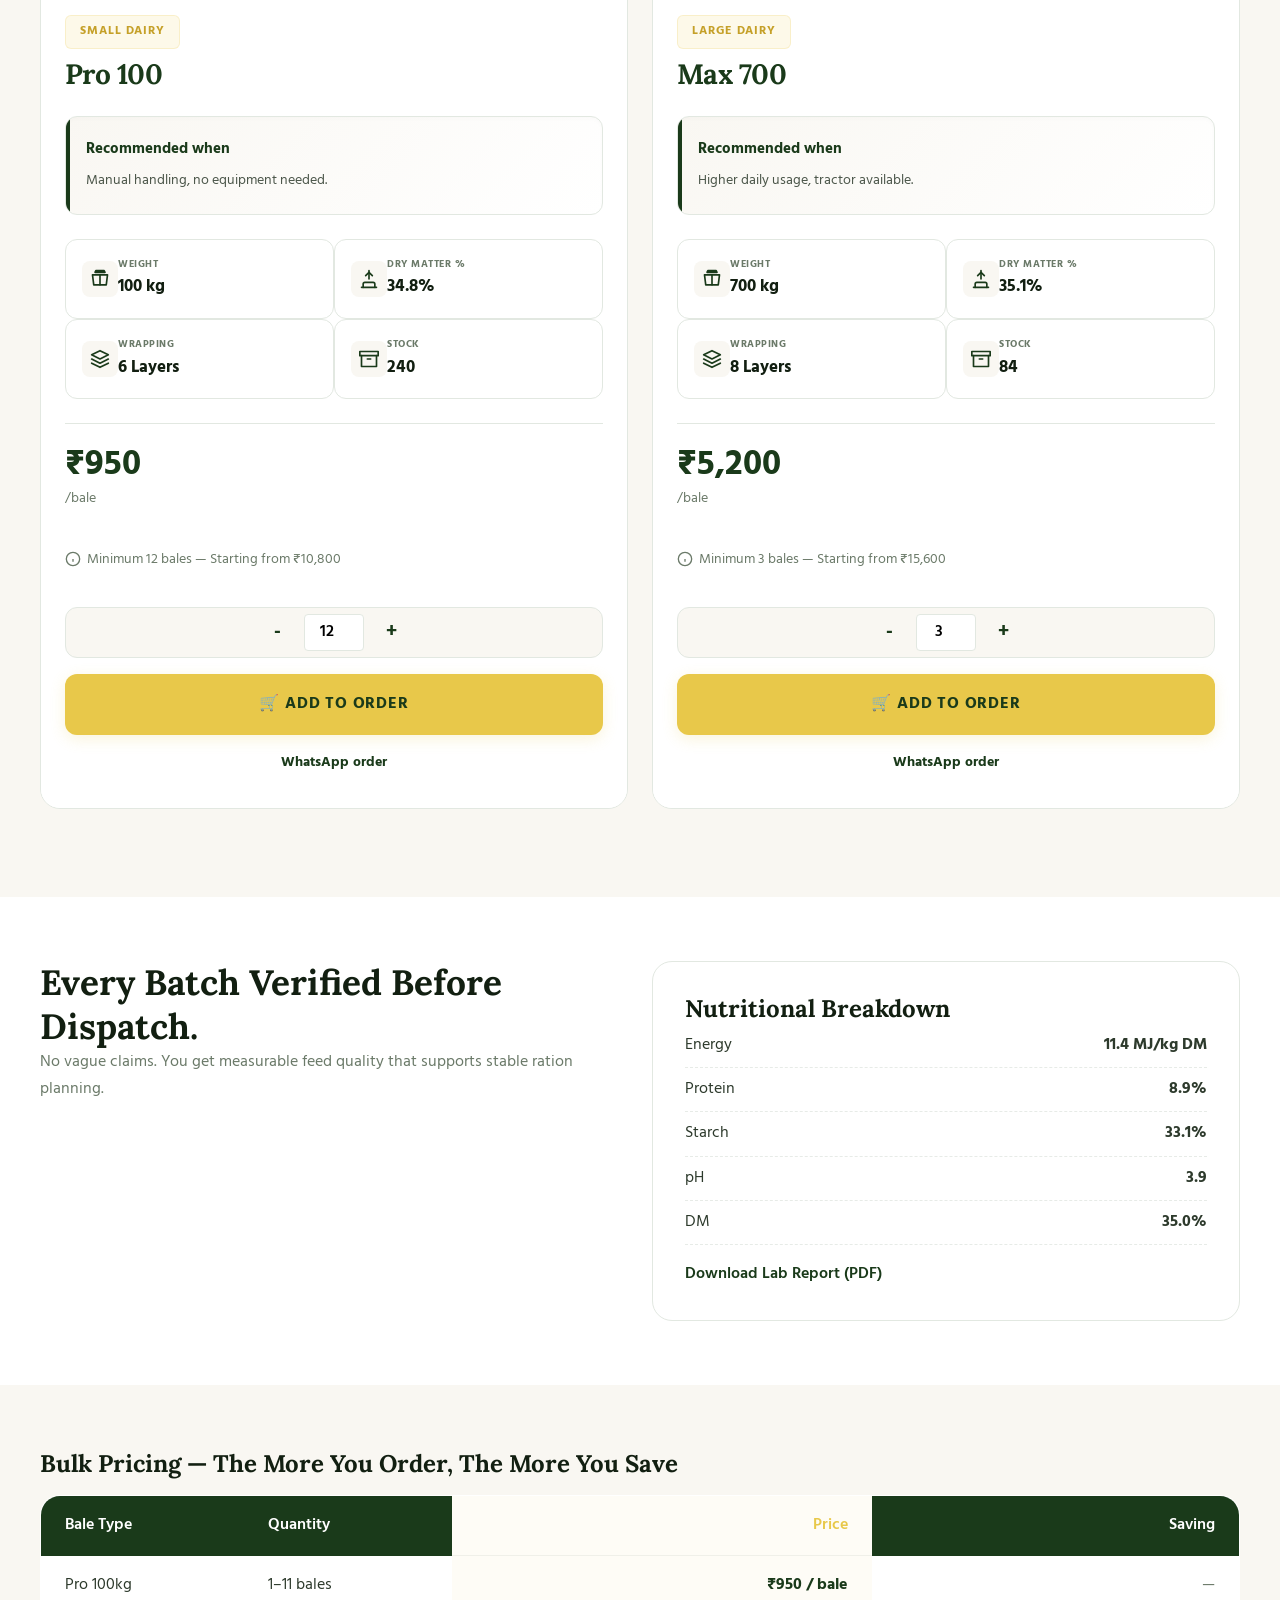
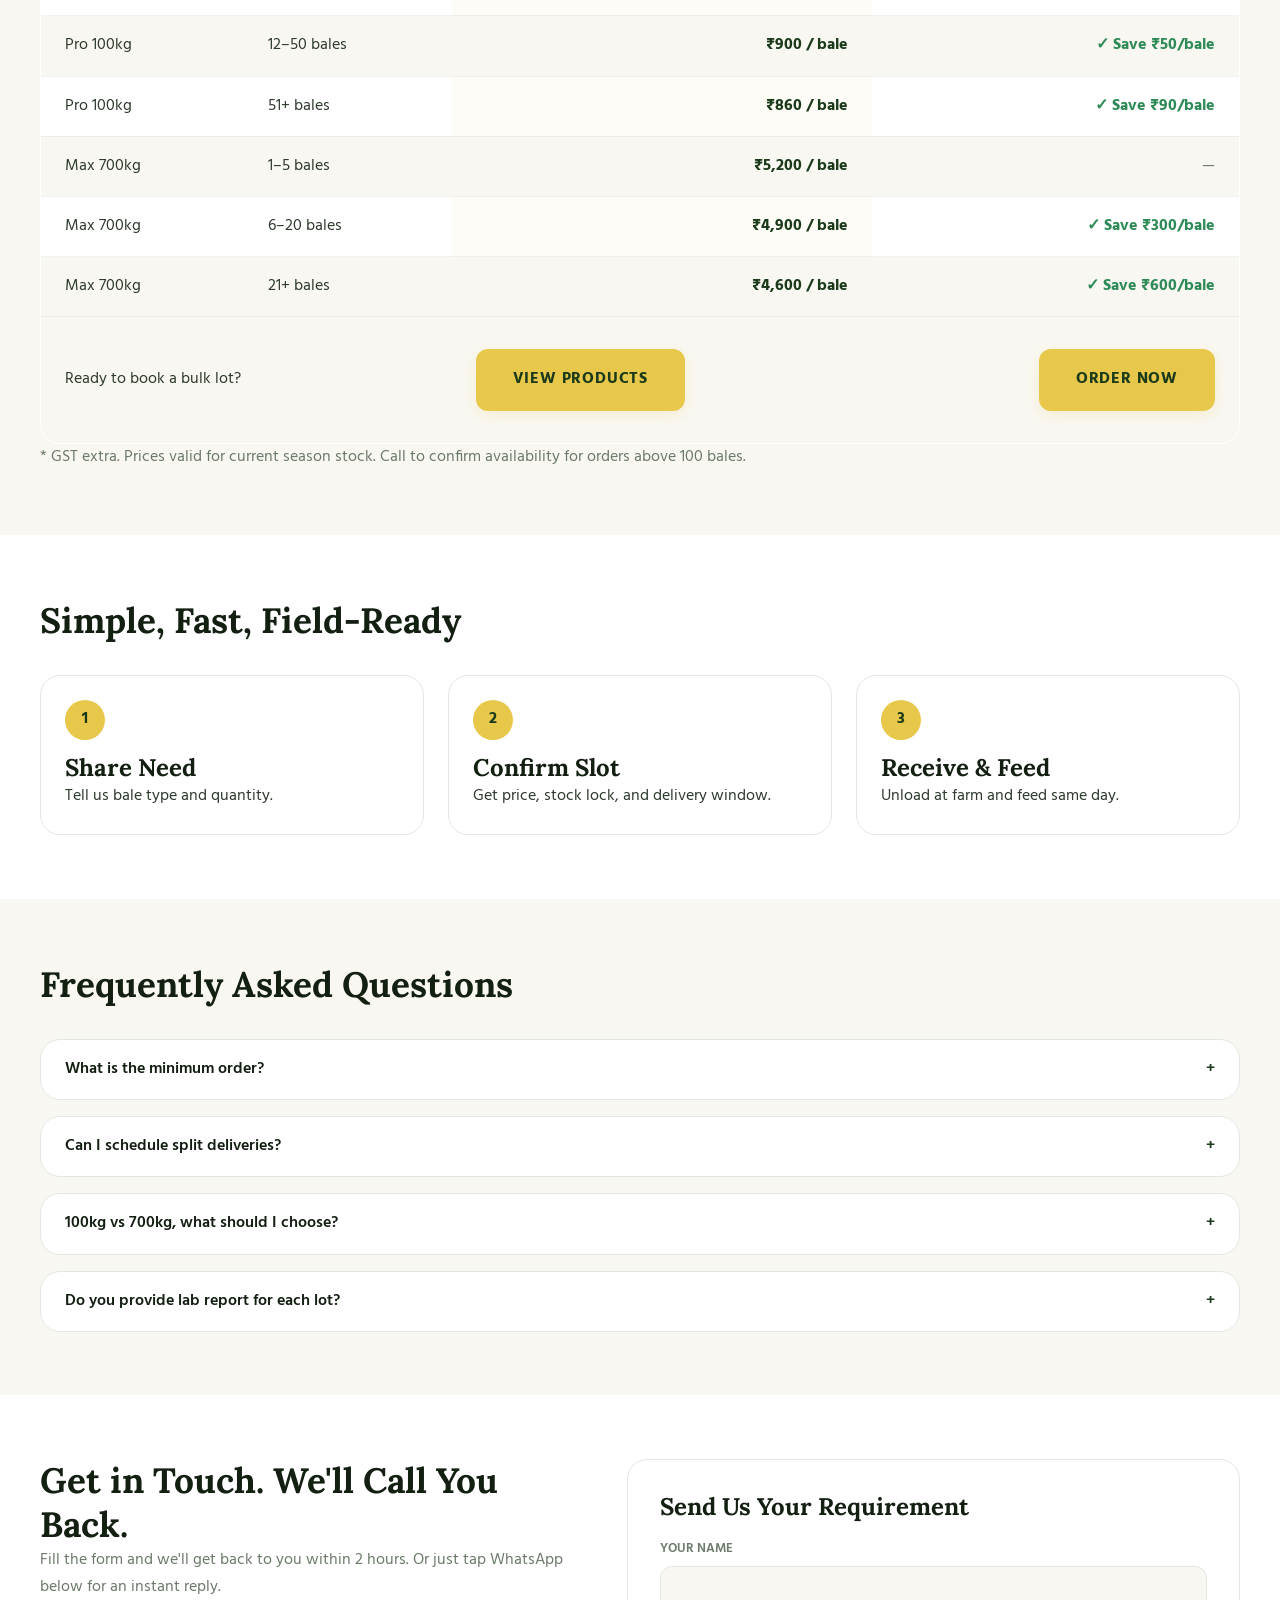
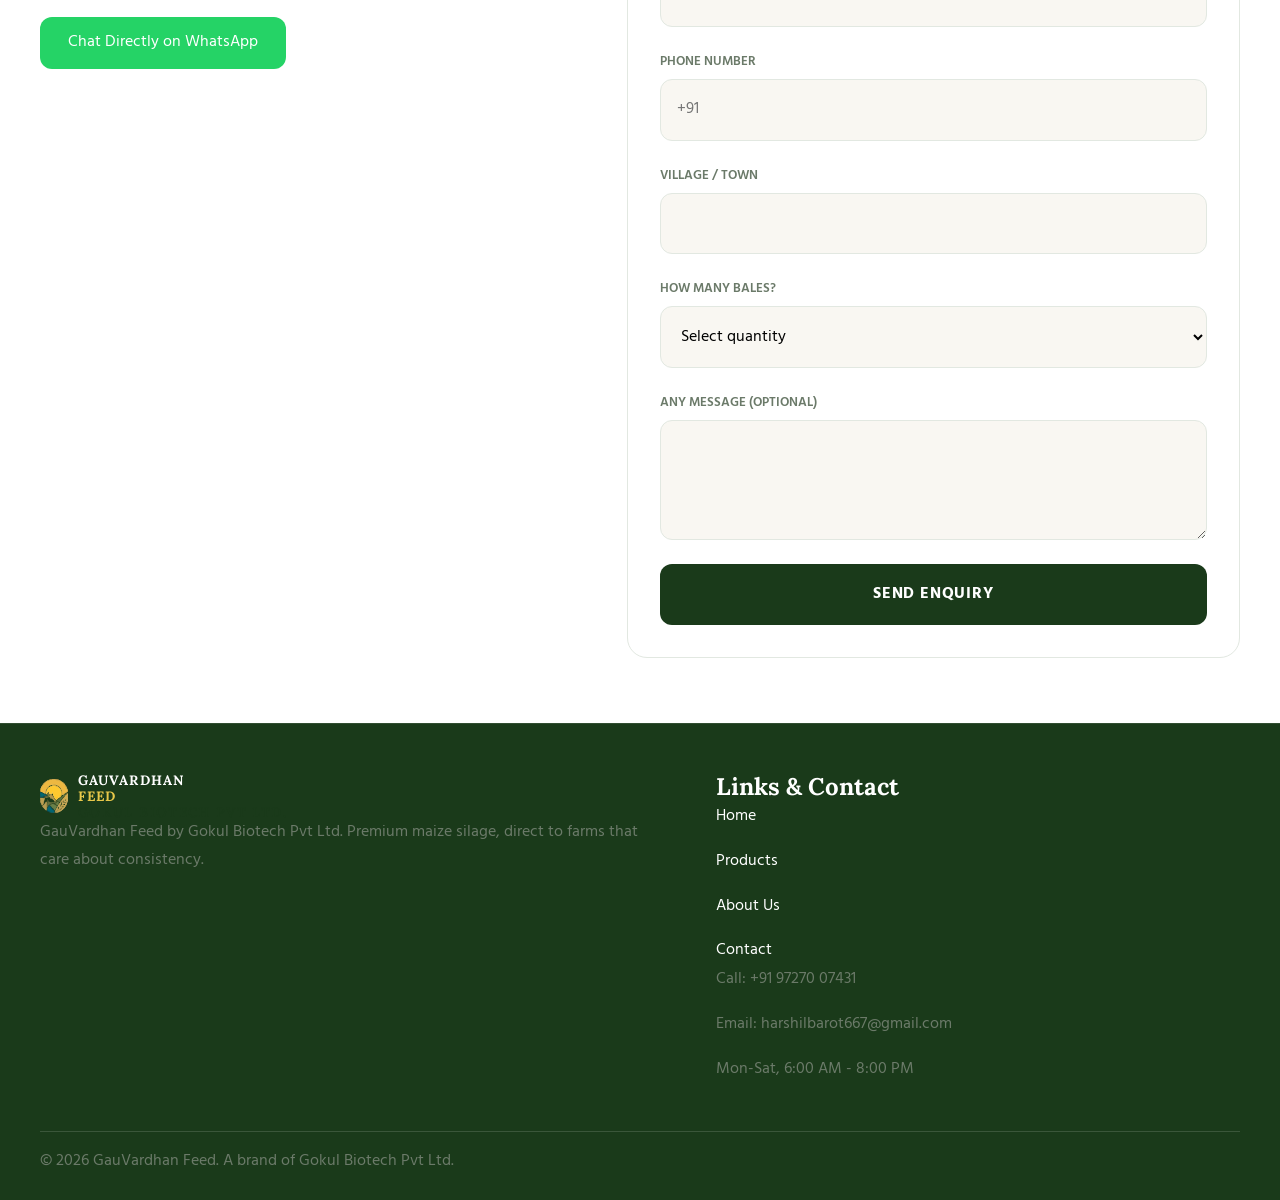
==== commit f2551632: "chore: Update Open Graph meta tags in index.html" ====
--- a/index.html
+++ b/index.html
@@ -11,9 +11,9 @@
     content="maize silage bale, મકાઈ સાઈલેજ, मक्का साइलेज, silage bale Gujarat, silage bale Rajasthan, farm feed delivery">
   <link rel="icon" type="image/svg+xml"
     href="data:image/svg+xml,<svg xmlns='http://www.w3.org/2000/svg' viewBox='0 0 32 32'><rect width='32' height='32' rx='8' fill='%236B3A1F'/><text y='22' x='4' font-size='16'>GV</text></svg>">
-  <meta property="og:title" content="GauVardhan Feed | Premium Maize Silage Bales">
+  <meta property="og:title" content="GauVardhan Feed | Premium Maize Silage Bales Gujarat Rajasthan">
   <meta property="og:description"
-    content="Lab tested. Direct from farm. Starting ₹950/bale. GPS-tracked delivery across Gujarat & Rajasthan.">
+    content="Farm-direct premium maize silage bales delivered across Gujarat and Rajasthan. NABL certified. Pro 100kg and Max 700kg available. Order on WhatsApp.">
   <meta property="og:image" content="/images/og-preview.jpg">
   <meta property="og:url" content="https://silagedirect.in">
   <meta property="og:type" content="website">
--- a/css/index.css
+++ b/css/index.css
@@ -905,6 +905,14 @@
   border-radius: var(--radius-md);
   background: #25D366;
   color: var(--clr-bg-white);
+  transition: all 0.2s ease;
+}
+
+.wa-direct:hover {
+  background-color: #1e7a1e;
+  transform: translateY(-2px);
+  box-shadow: 0 4px 12px rgba(0,0,0,0.15);
+  transition: all 0.2s ease;
 }
 
 .form-box h3 {
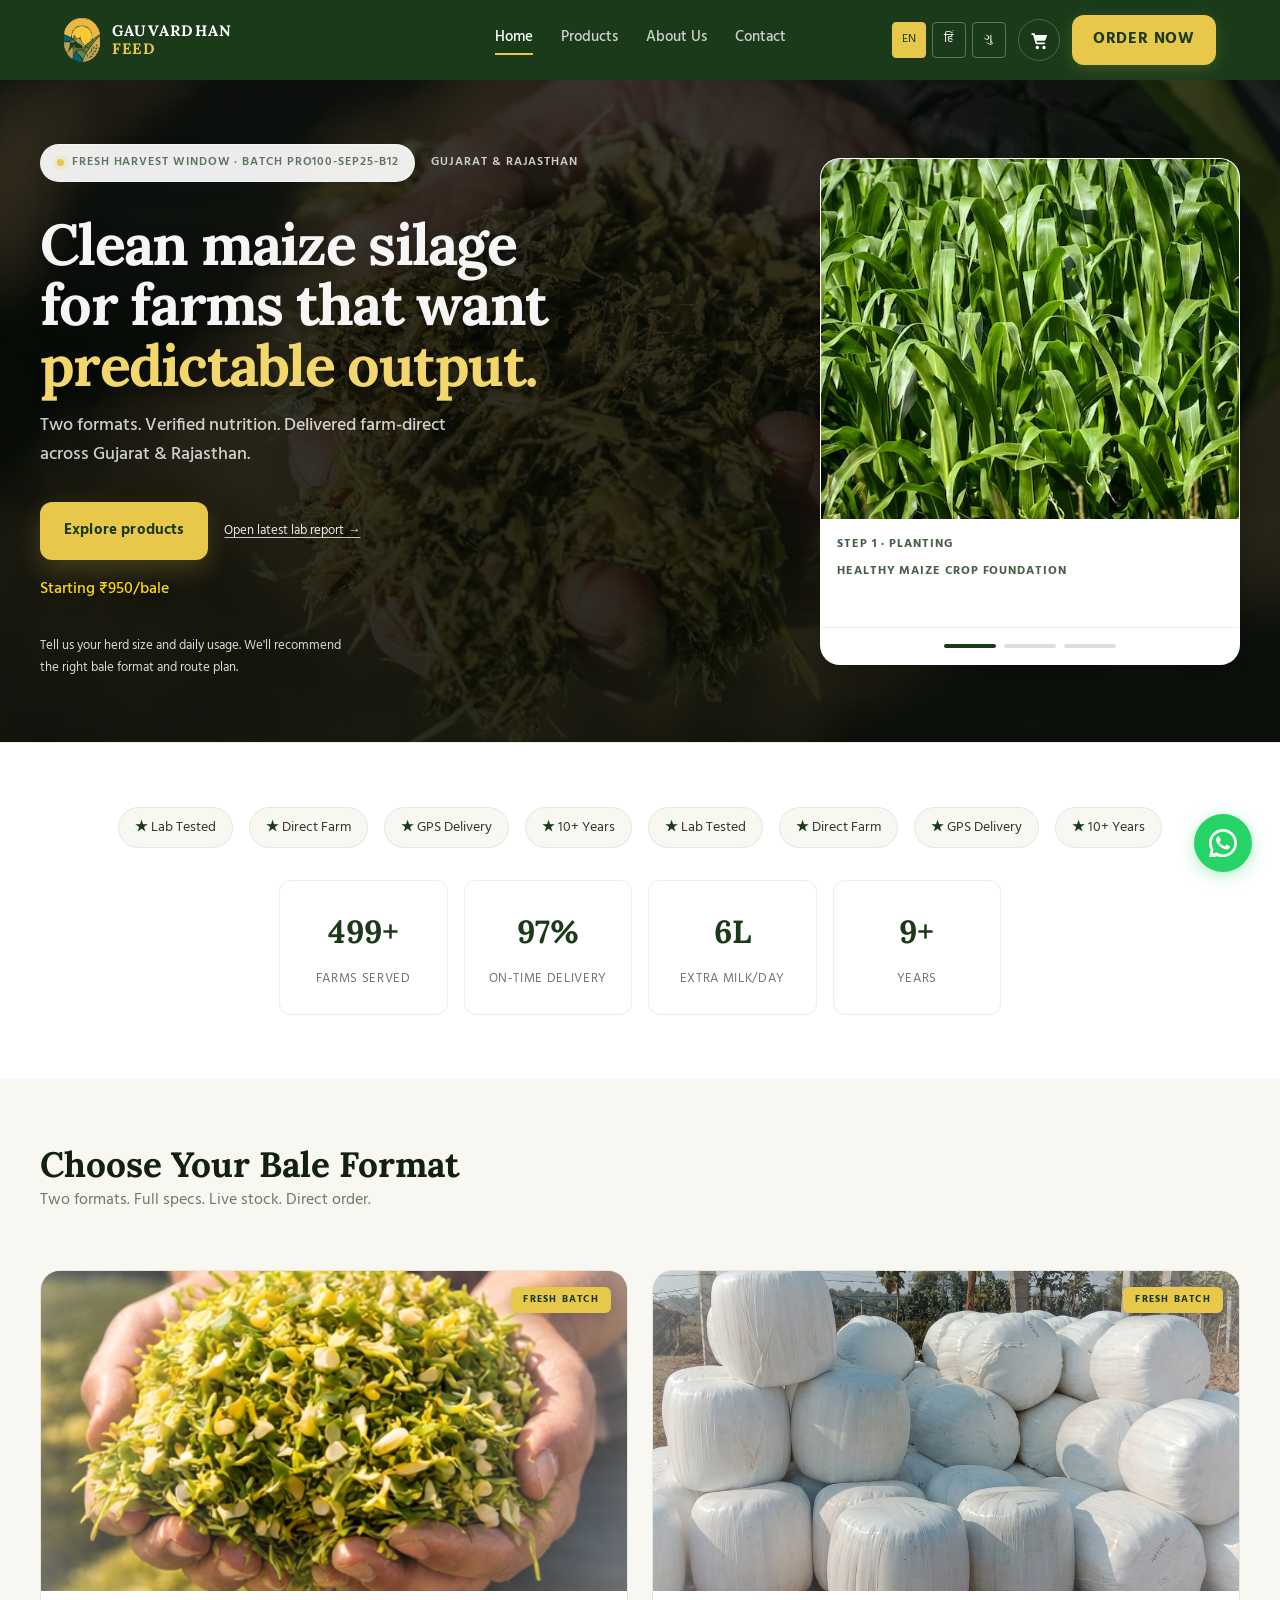
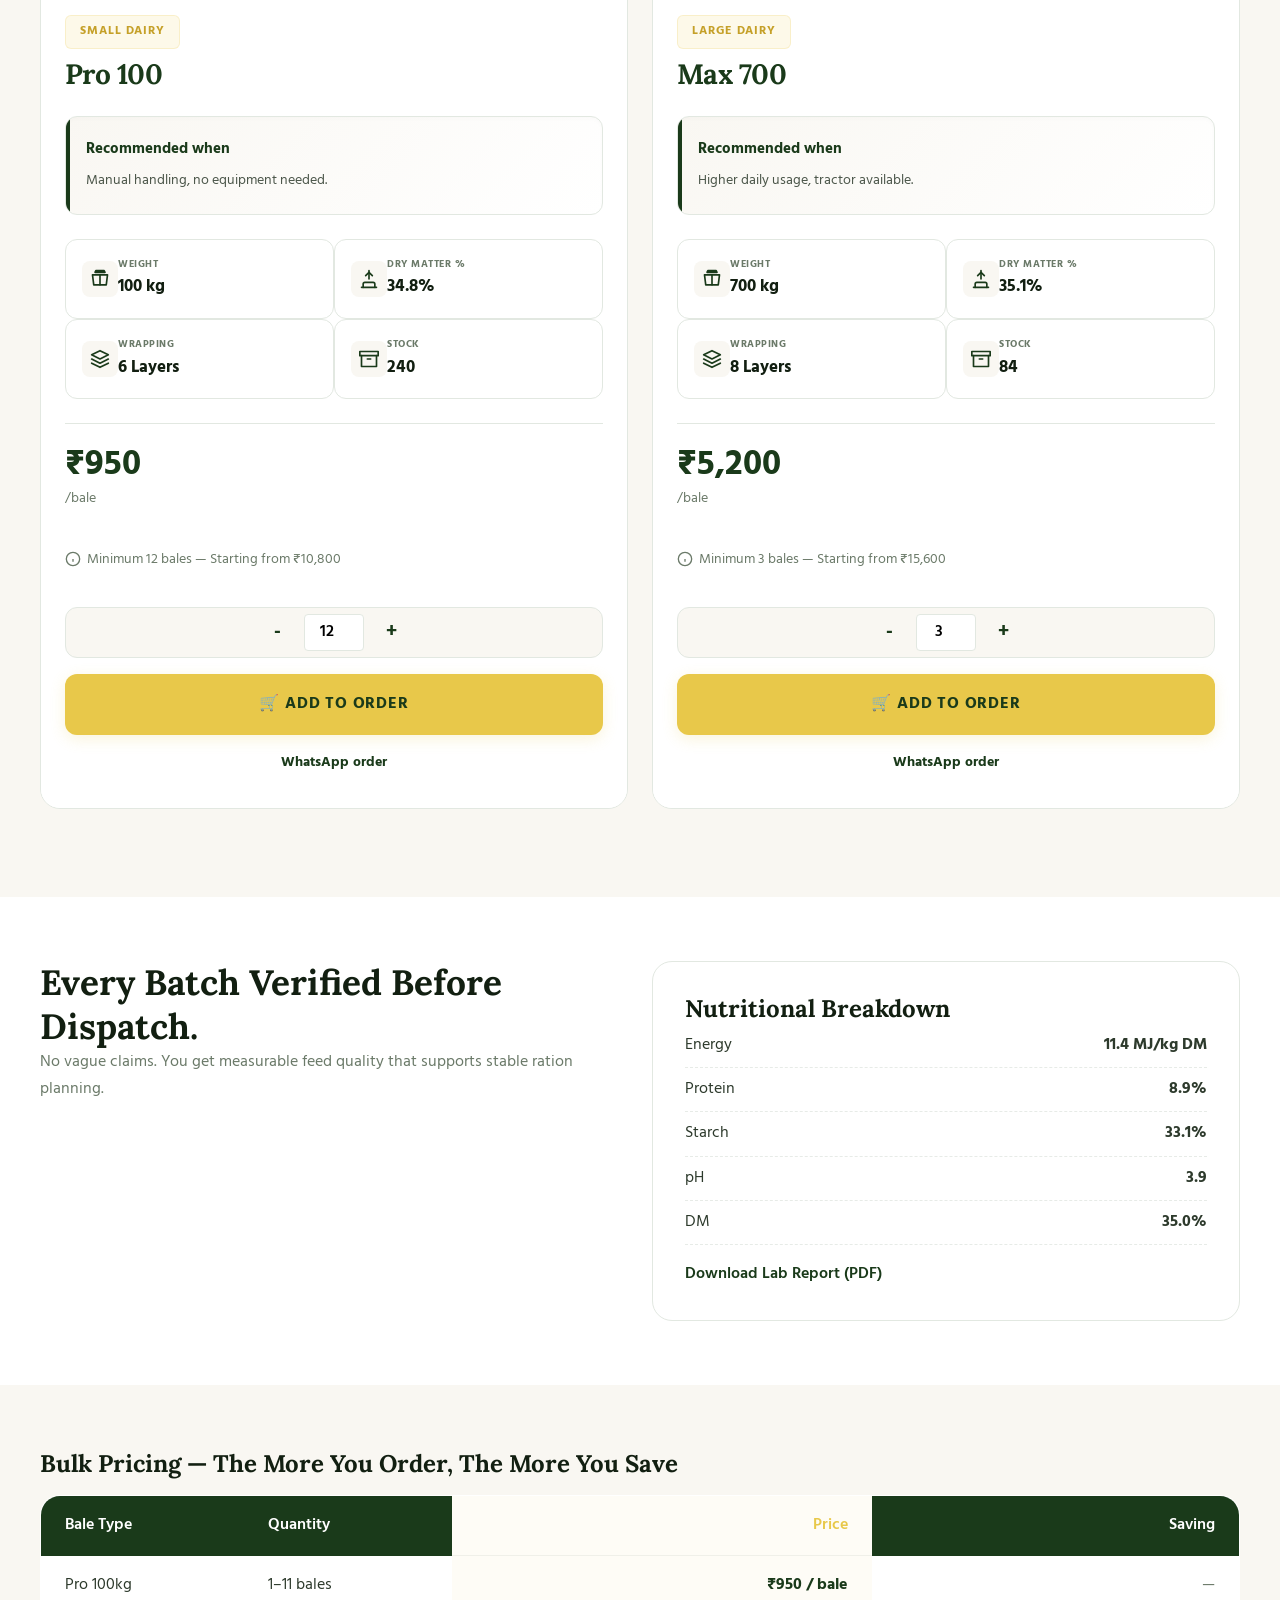
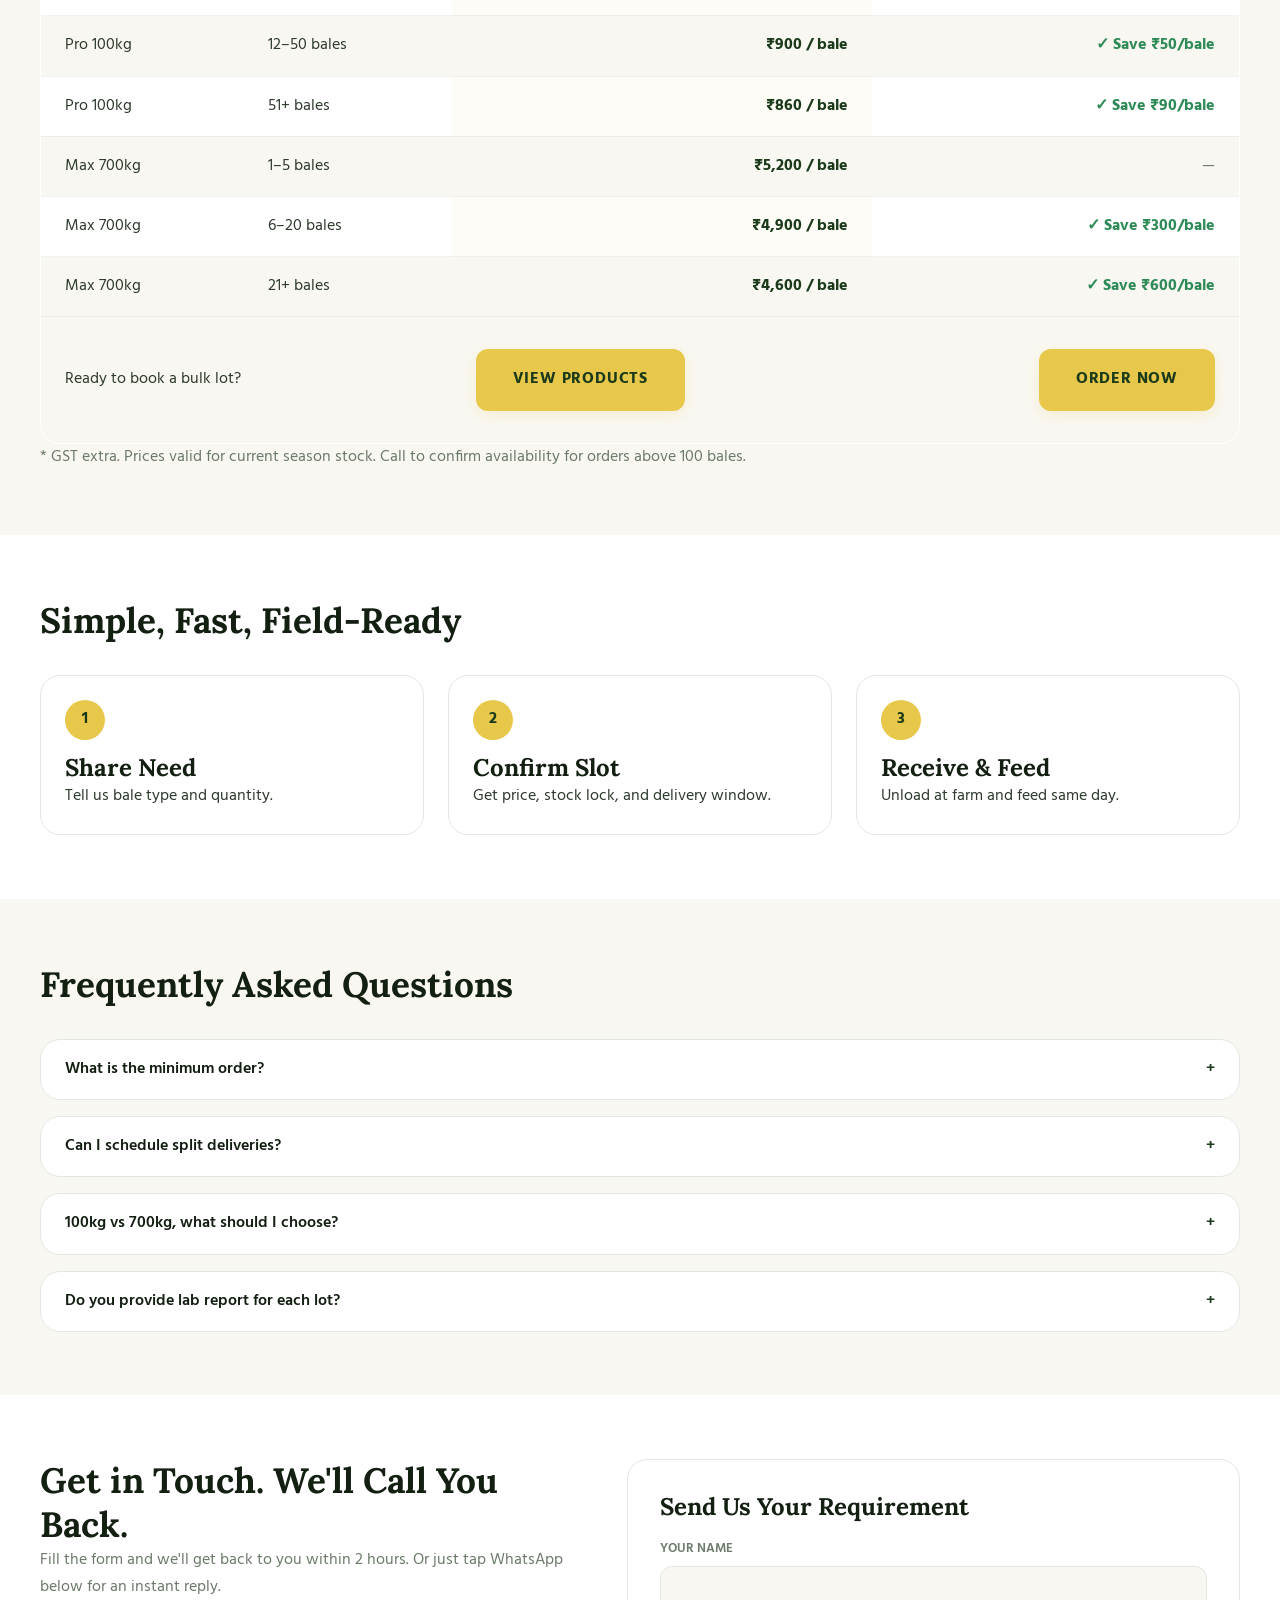
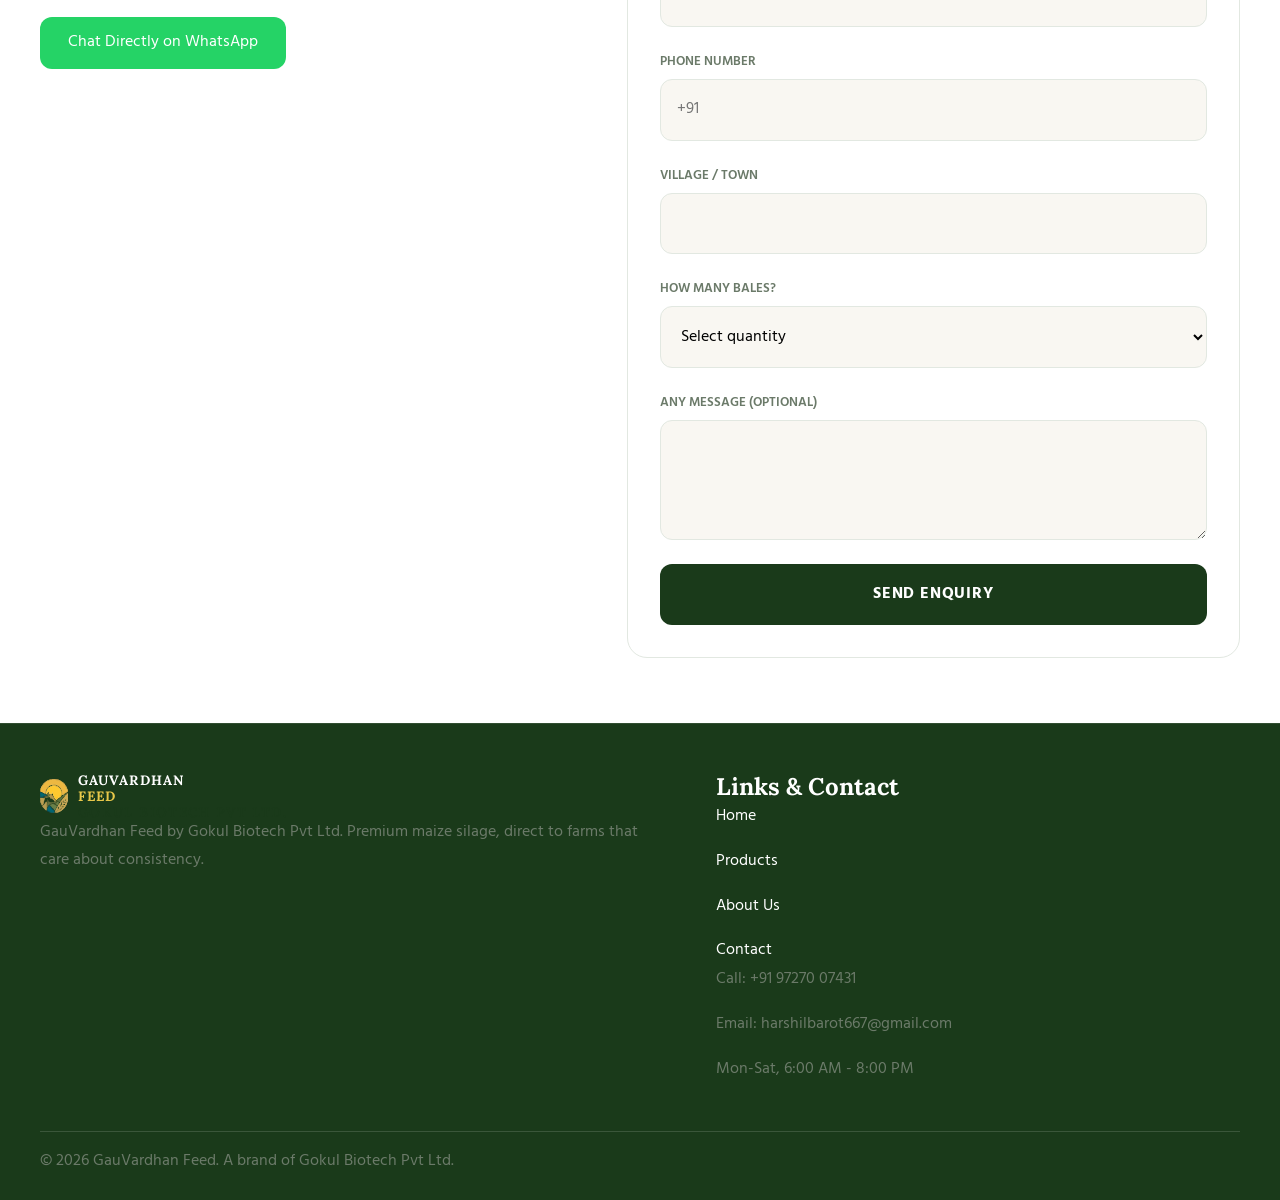
==== commit b8e2c0c7: "fix: contact undefined, lang switcher, Gujarati translations, hover effects, lazy loading, mobile ca" ====
--- a/index.html
+++ b/index.html
@@ -281,6 +281,10 @@
       rel="noopener noreferrer" class="mobile-cta mobile-cta--primary" id="mobile-wa-link"
       data-i18n="common.mobileWhatsApp">WhatsApp order</a>
   </div>
+  <a href="checkout.html" class="cart-sticky-bar" id="cartStickyBar">
+    <span class="cart-sticky-left">🛒 <span id="stickyCount">0 items</span> · <span id="stickyTotal">₹0</span></span>
+    <span class="cart-sticky-right">Checkout →</span>
+  </a>
   <script type="module" src="js/cart.js"></script>
   <script type="module" src="js/index.js"></script>
 </body>
--- a/css/global.css
+++ b/css/global.css
@@ -451,7 +451,7 @@
   border-radius: var(--radius-md);
   font-weight: 700;
   font-size: 1rem;
-  transition: all 0.4s cubic-bezier(0.165, 0.84, 0.44, 1);
+  transition: all 0.2s ease;
   cursor: pointer;
   border: 1px solid transparent;
   text-decoration: none;
@@ -498,9 +498,9 @@
 }
 
 .btn-primary:hover {
-  background: var(--clr-primary-dark);
-  transform: translateY(-3px);
-  box-shadow: 0 12px 30px rgba(26, 58, 26, 0.2);
+  background: #1A5C1A;
+  transform: translateY(-2px);
+  box-shadow: 0 4px 12px rgba(0, 0, 0, 0.2);
 }
 
 .btn-accent, .btn-premium {
@@ -510,9 +510,9 @@
 }
 
 .btn-accent:hover, .btn-premium:hover {
-  background: var(--clr-accent-gold);
-  transform: translateY(-3px);
-  box-shadow: 0 12px 30px rgba(232, 200, 74, 0.4);
+  background: #B8860B;
+  transform: translateY(-2px);
+  box-shadow: 0 4px 12px rgba(0, 0, 0, 0.2);
 }
 
 .btn-outline {
@@ -555,10 +555,8 @@
 
 .site-header {
   background: var(--clr-primary);
-  position: sticky;
-  top: 0;
+  position: relative;
   z-index: 100;
-  box-shadow: var(--shadow-nav);
 }
 
 .nav-inner {
@@ -782,7 +780,24 @@
   fill: var(--clr-bg-white);
 }
 
-@media (max-width: 768px) {
+@media (max-width: 1100px) {
+  .nav-links {
+    gap: 1rem;
+  }
+  .nav-links .nav-link {
+    font-size: 0.85rem;
+  }
+  .nav-right {
+    gap: 8px;
+  }
+  .lang button {
+    min-width: 30px;
+    padding: 5px 6px;
+    font-size: 0.72rem;
+  }
+}
+
+@media (max-width: 1024px) {
   .nav-inner {
     gap: 1rem;
     padding: 0 1rem;
@@ -857,3 +872,90 @@
     border-color: var(--clr-accent);
   }
 }
+
+/* ── Cart Toast & Sticky Bar — mobile only (max-width: 768px) ── */
+.cart-toast,
+.cart-sticky-bar {
+  display: none;
+}
+
+@media (max-width: 768px) {
+  .cart-toast {
+    display: block;
+    position: fixed;
+    bottom: 0;
+    left: 0;
+    right: 0;
+    z-index: 9998;
+    background: #1A3A1A;
+    color: #fff;
+    text-align: center;
+    padding: 16px 20px calc(16px + env(safe-area-inset-bottom));
+    border-radius: 16px 16px 0 0;
+    font-size: 0.95rem;
+    font-weight: 500;
+    text-decoration: none;
+    transform: translateY(100%);
+    transition: transform 0.3s ease;
+    box-shadow: 0 -4px 20px rgba(0, 0, 0, 0.3);
+    pointer-events: none;
+  }
+
+  .cart-toast.visible {
+    transform: translateY(0);
+    pointer-events: auto;
+  }
+
+  .cart-toast strong {
+    font-weight: 700;
+    color: var(--clr-accent);
+  }
+
+  .cart-sticky-bar {
+    display: flex;
+    align-items: center;
+    justify-content: space-between;
+    position: fixed;
+    bottom: 0;
+    left: 0;
+    right: 0;
+    z-index: 9997;
+    background: var(--clr-primary);
+    color: #fff;
+    padding: 12px 20px calc(12px + env(safe-area-inset-bottom));
+    text-decoration: none;
+    font-size: 0.95rem;
+    transform: translateY(100%);
+    transition: transform 0.3s ease;
+    box-shadow: 0 -4px 20px rgba(0, 0, 0, 0.25);
+  }
+
+  .cart-sticky-bar.visible {
+    transform: translateY(0);
+  }
+
+  .cart-sticky-left {
+    display: flex;
+    align-items: center;
+    gap: 6px;
+    font-weight: 500;
+    min-width: 0;
+    overflow: hidden;
+    white-space: nowrap;
+    text-overflow: ellipsis;
+  }
+
+  .cart-sticky-right {
+    background: var(--clr-accent);
+    color: var(--clr-primary);
+    padding: 8px 20px;
+    border-radius: 8px;
+    font-weight: 700;
+    font-size: 0.9rem;
+    white-space: nowrap;
+  }
+
+  .whatsapp-float {
+    z-index: 9996;
+  }
+}
--- a/css/index.css
+++ b/css/index.css
@@ -1,5 +1,11 @@
 body {
   background: var(--clr-bg-white);
+}
+
+.site-header {
+  position: sticky;
+  top: 0;
+  box-shadow: var(--shadow-nav);
 }
 
 section {
@@ -248,7 +254,7 @@
   font-size: 0.95rem;
   font-weight: 700;
   letter-spacing: 0.01em;
-  transition: all 0.25s cubic-bezier(0.2, 0.8, 0.2, 1);
+  transition: all 0.2s ease;
   box-shadow: 0 10px 24px rgba(201, 168, 50, 0.26);
   position: relative;
   overflow: hidden;
@@ -275,8 +281,9 @@
 }
 
 .btn-gold:hover {
-  background: var(--clr-accent-dark);
-  transform: translateY(-1px);
+  background: #B8860B;
+  transform: translateY(-2px);
+  box-shadow: 0 4px 12px rgba(0, 0, 0, 0.2);
 }
 
 .hero-ghost-link {
@@ -300,6 +307,12 @@
   font-size: 0.82rem;
   line-height: 1.65;
   max-width: 44ch;
+}
+
+.price-anchor {
+  color: #FFD700;
+  font-weight: 500;
+  text-shadow: 0 2px 8px rgba(0,0,0,0.6);
 }
 
 .hero-proof-list {
